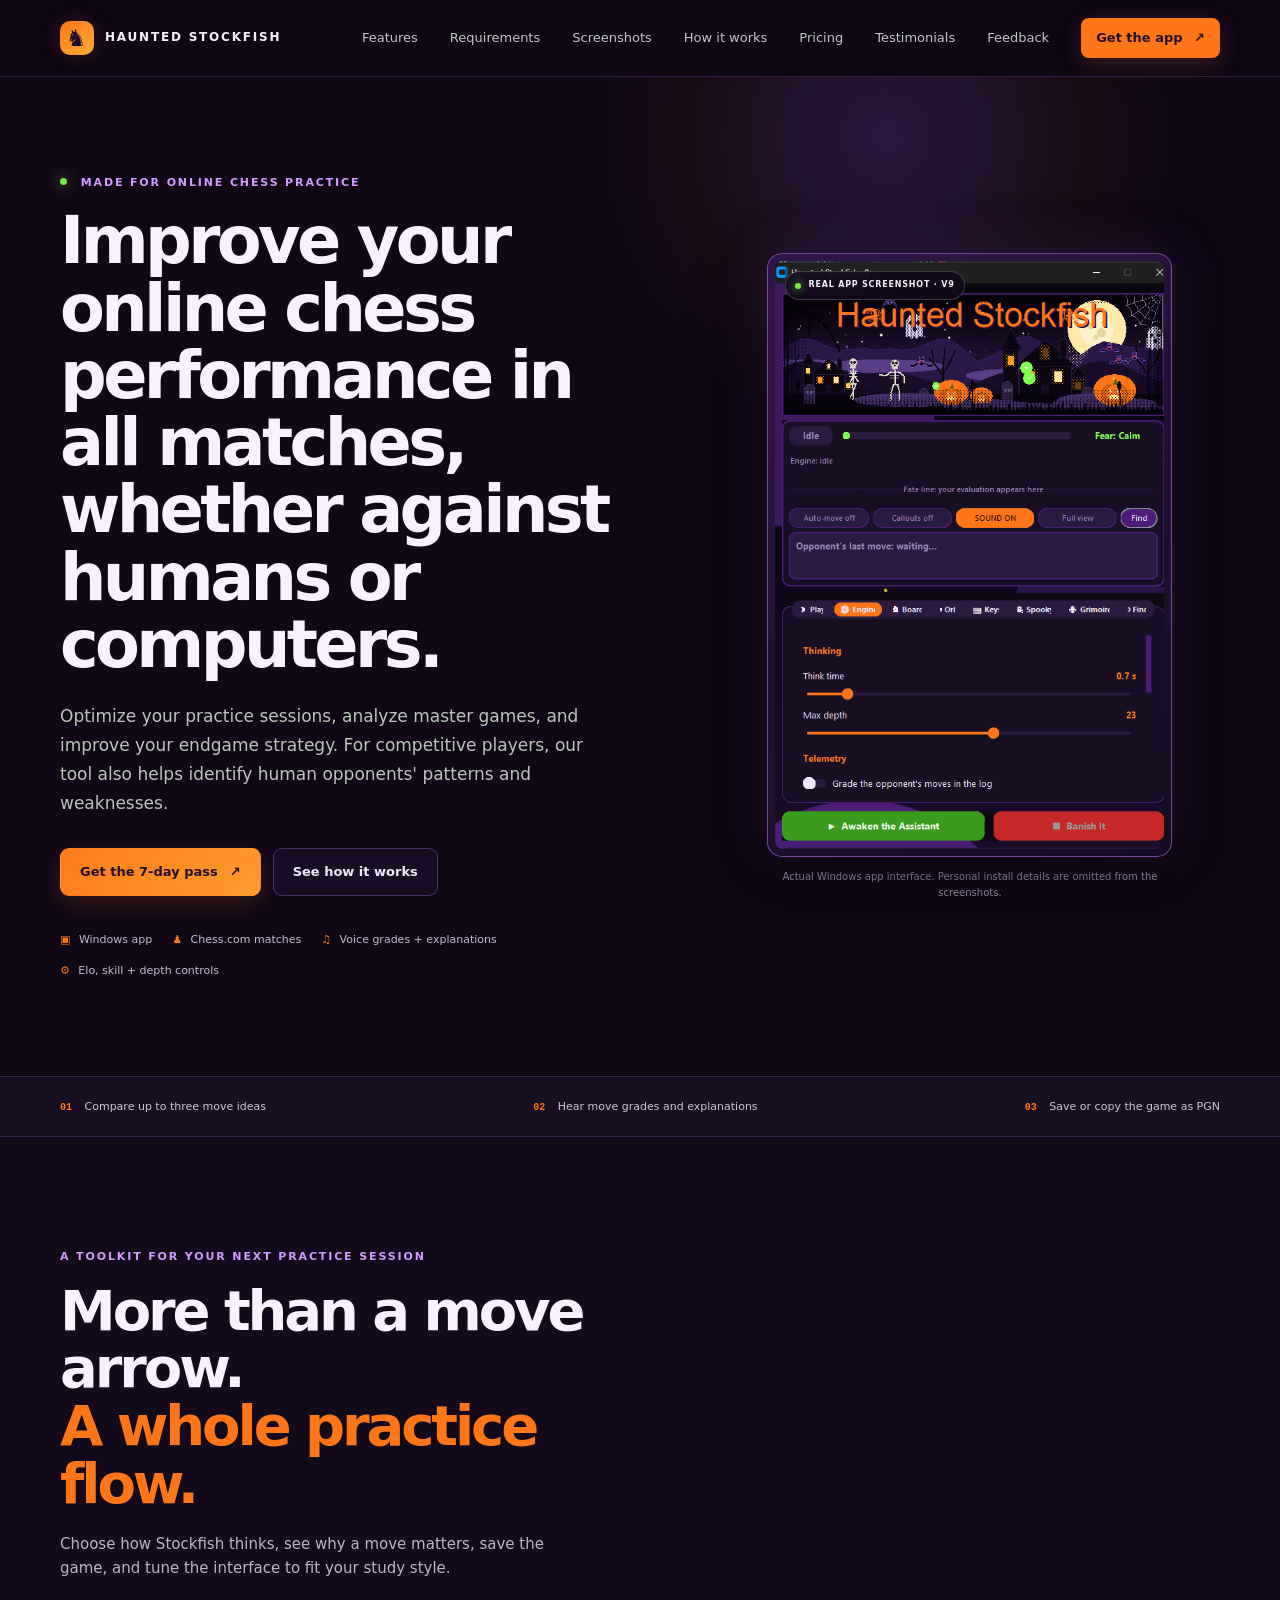
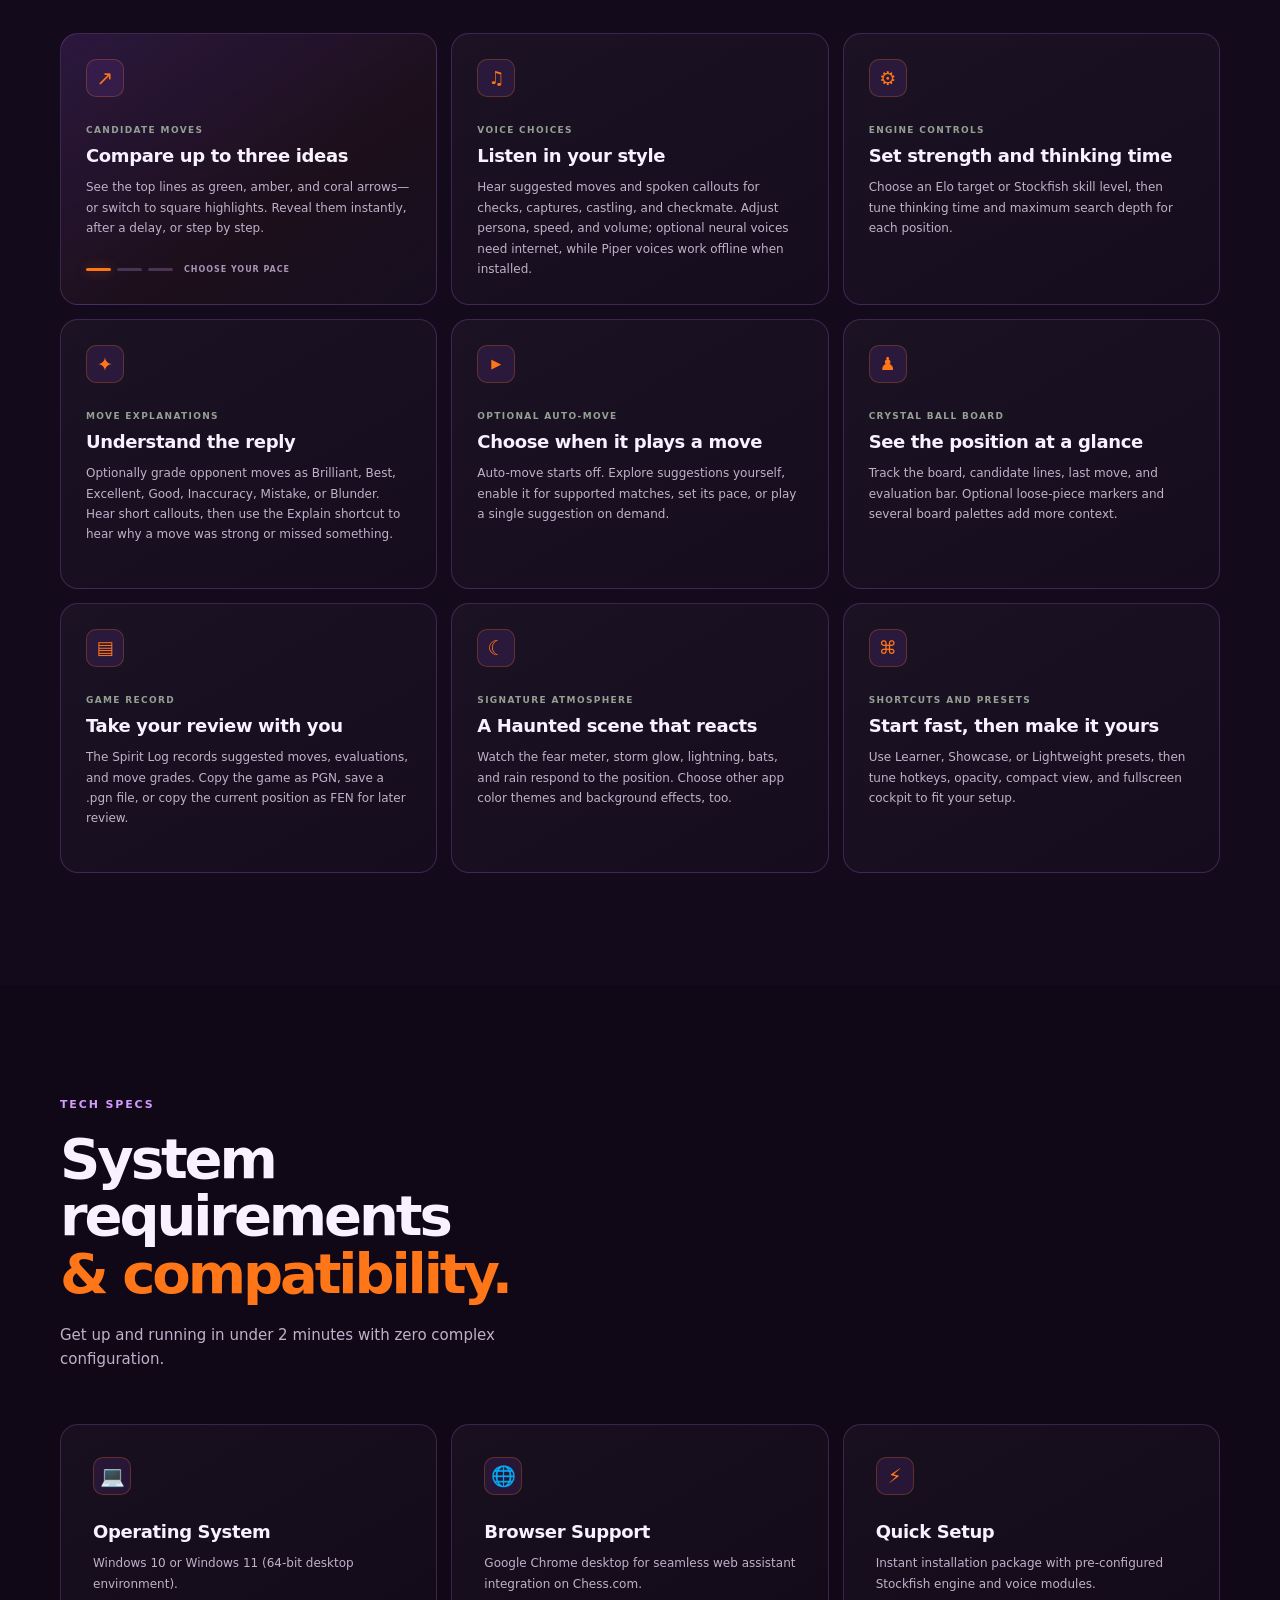
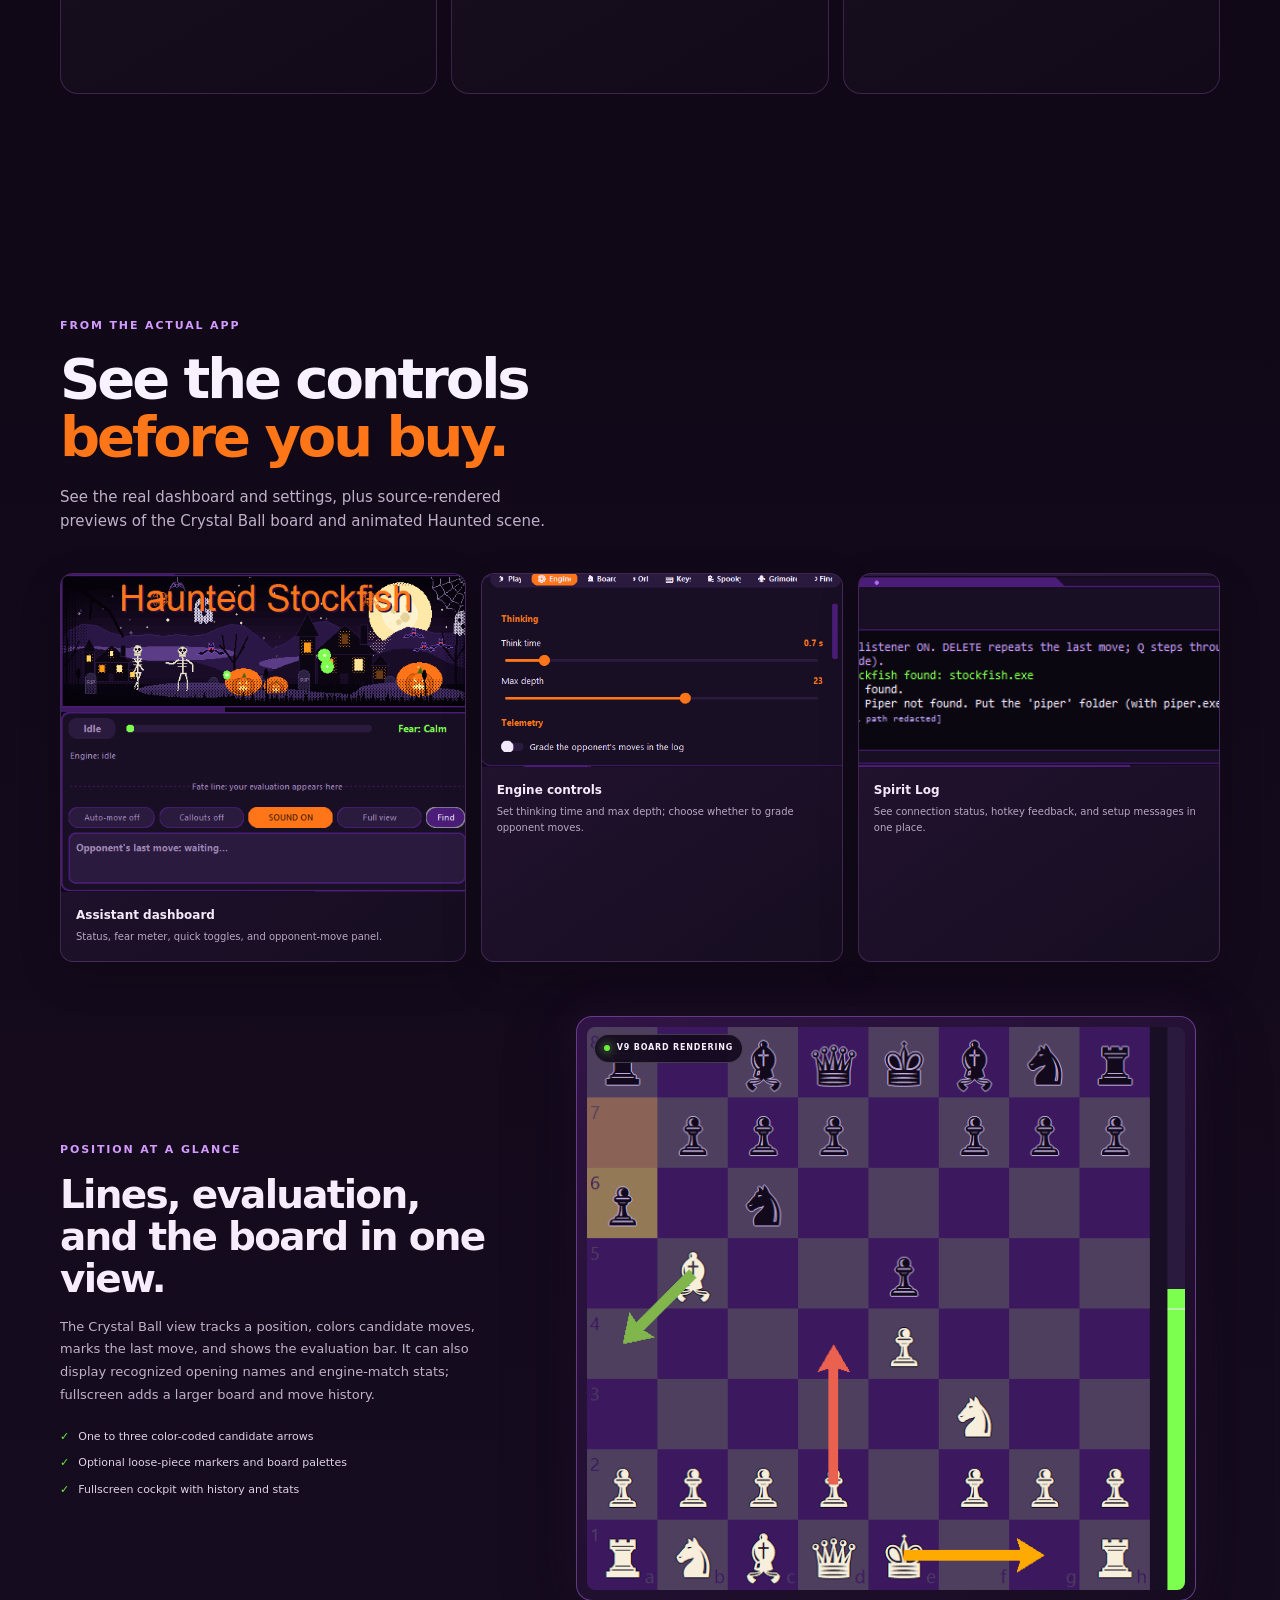
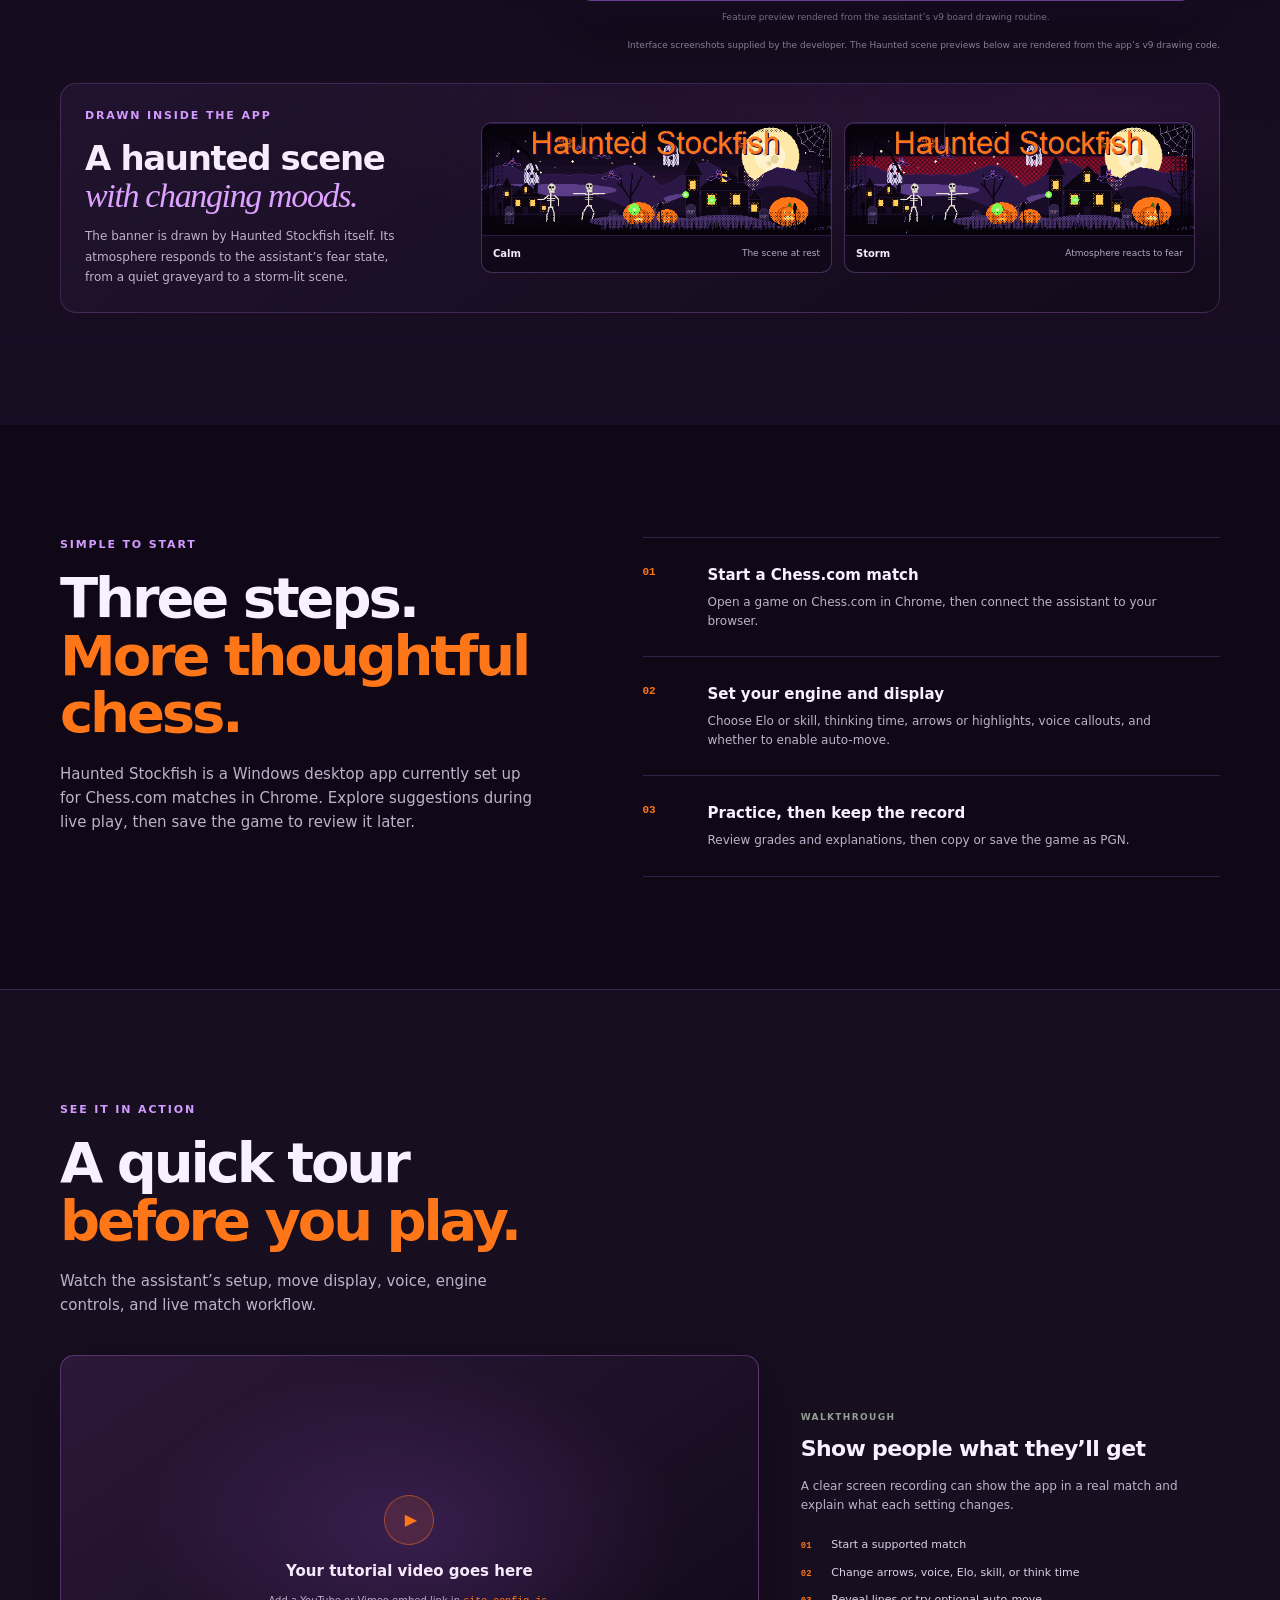
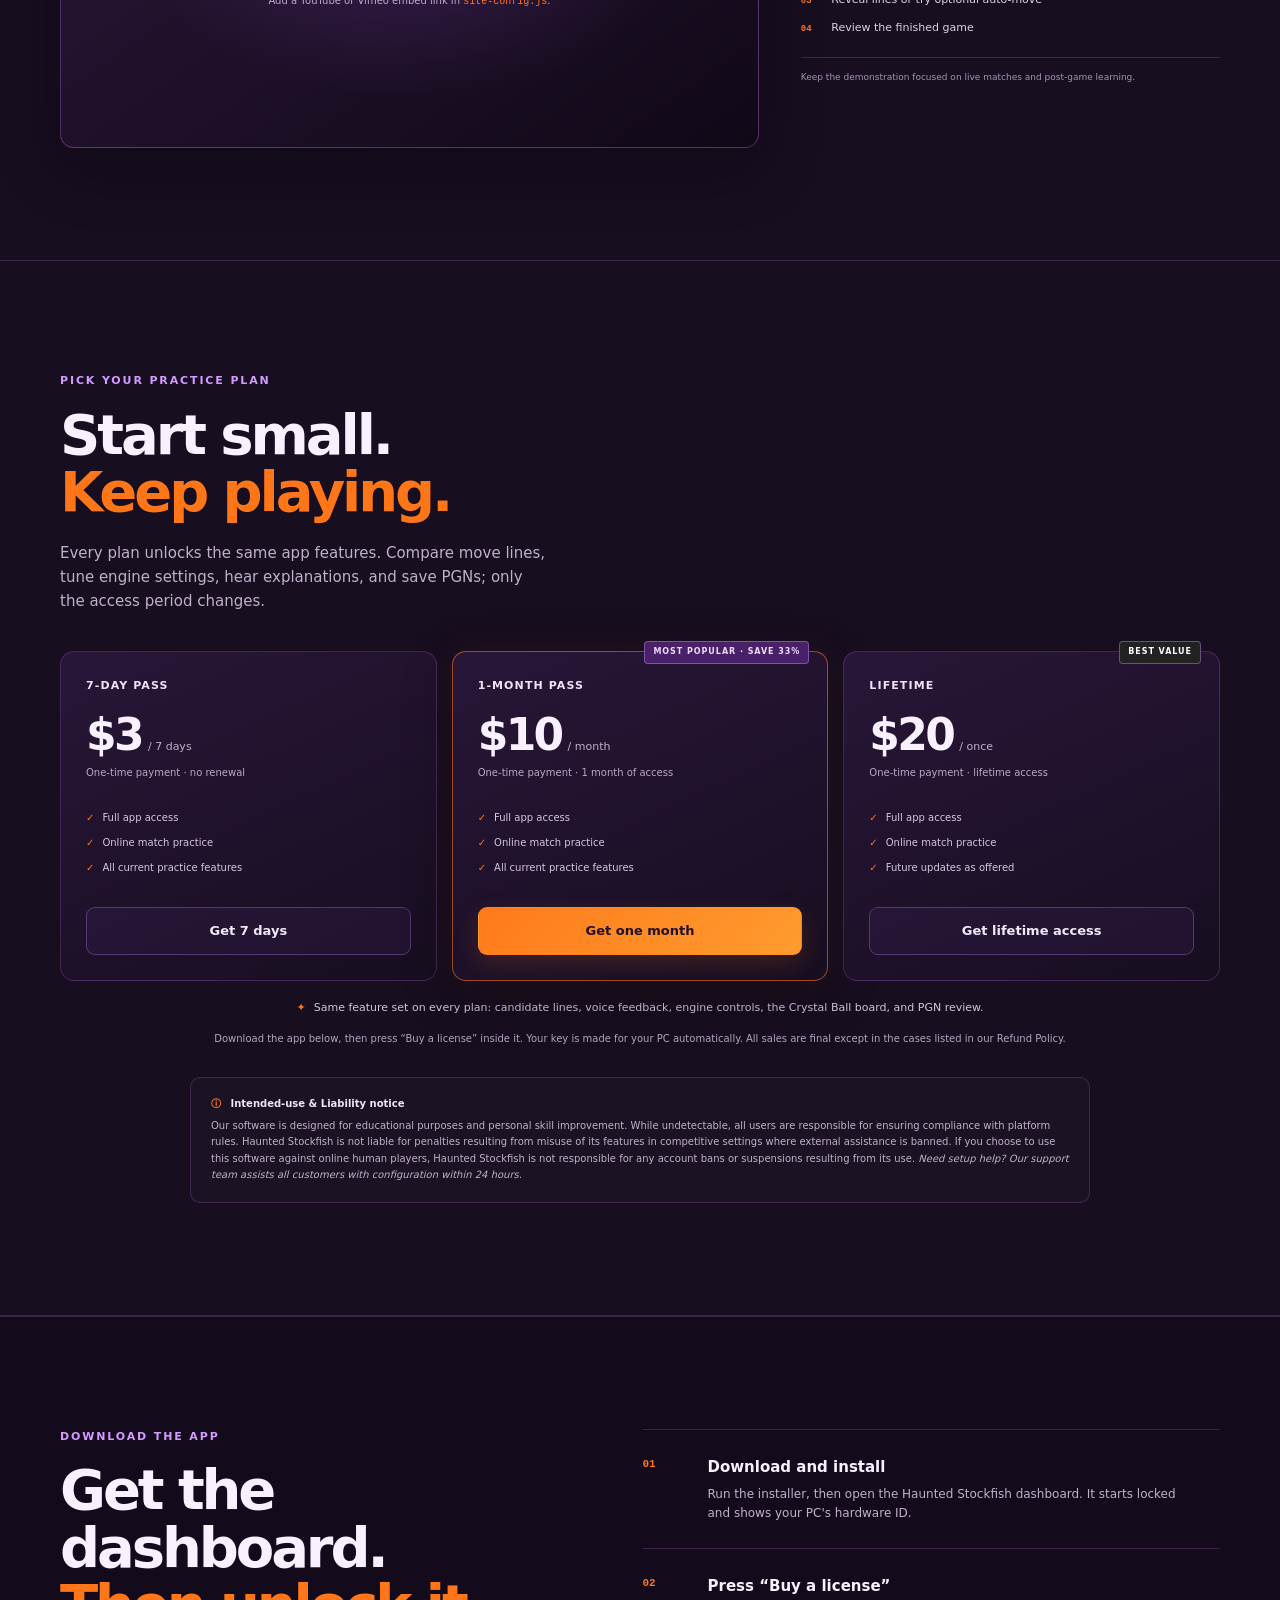
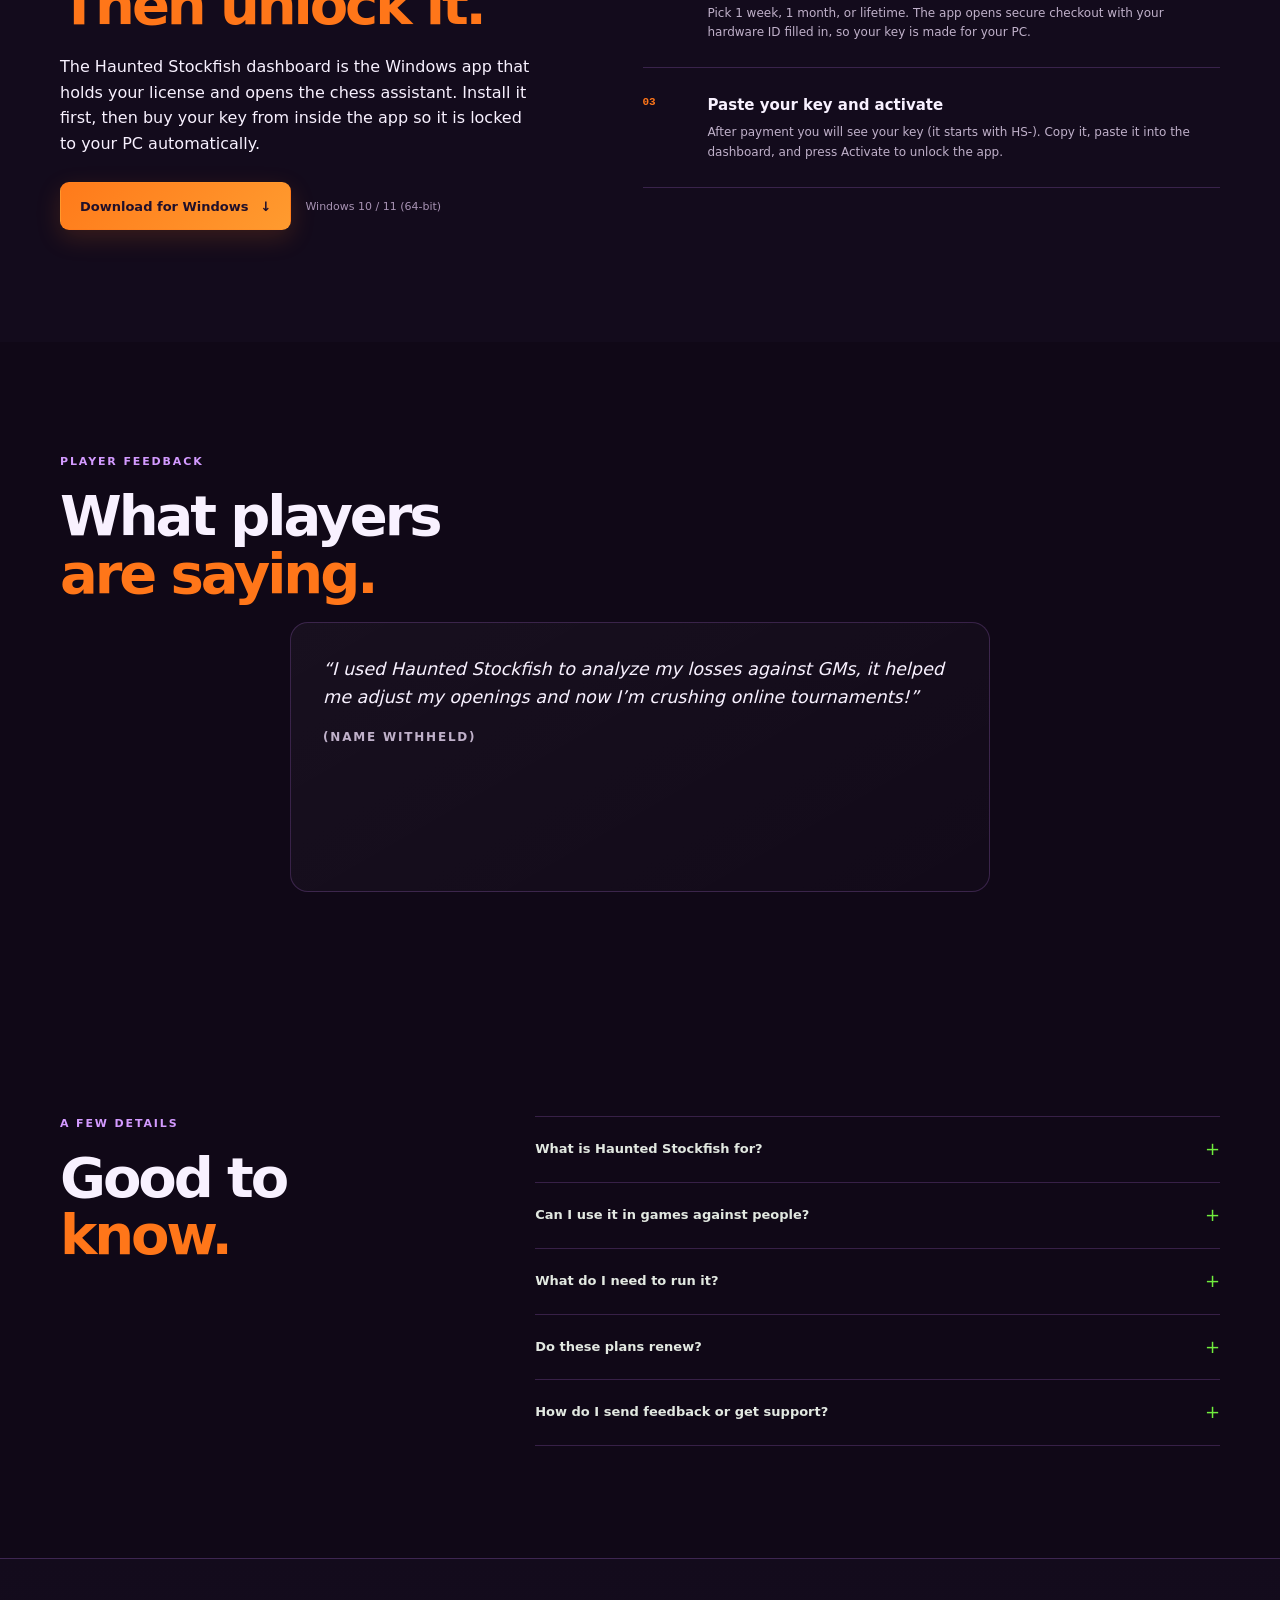
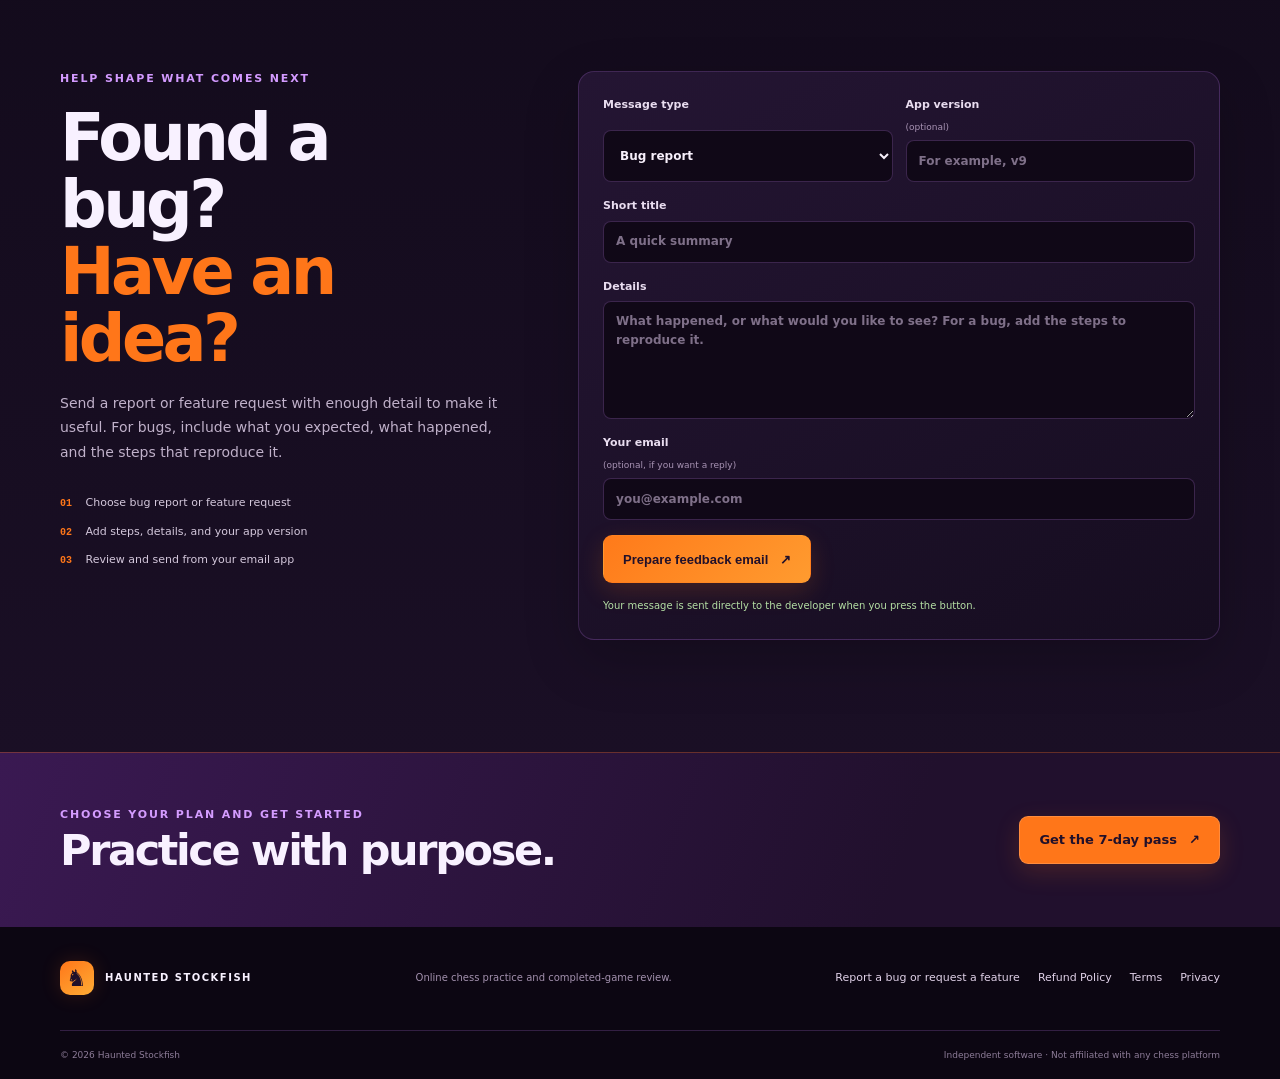
==== index.html @ fff828f8 "Add files via upload" ====
<!doctype html>
<html lang="en">
  <head>
    <meta charset="utf-8">
    <meta name="viewport" content="width=device-width, initial-scale=1">
    <meta name="theme-color" content="#101411">
    <meta name="description" content="Elevate your online chess performance with Stockfish suggestions, voice analysis, and adjustable engine strength, perfect for studying your games against both humans and computers.">
    <meta property="og:title" content="Haunted Stockfish — Chess practice assistant">
    <meta property="og:description" content="A Windows chess assistant for online chess practice, move explanations, and PGN review.">
    <title>Haunted Stockfish — Chess practice assistant</title>
    <link rel="stylesheet" href="styles.css">
    <script src="site-config.js" defer></script>
    <script src="site.js" defer></script>
  </head>
  <body>
    <a class="skip-link" href="#main">Skip to content</a>
    <header class="site-header">
      <div class="container nav-wrap">
        <a class="brand" href="#top" aria-label="Haunted Stockfish home">
          <span class="brand-mark" aria-hidden="true">♞</span>
          <span>HAUNTED <b>STOCKFISH</b></span>
        </a>
        <button class="menu-toggle" type="button" aria-expanded="false" aria-controls="site-nav">
          <span class="sr-only">Open navigation</span>
          <span></span><span></span>
        </button>
        <nav class="site-nav" id="site-nav" aria-label="Main navigation">
          <a href="#features">Features</a>
          <a href="#requirements">Requirements</a>
          <a href="#screenshots">Screenshots</a>
          <a href="#how-it-works">How it works</a>
          <a href="#pricing">Pricing</a>
          <a href="#testimonials">Testimonials</a>
          <a href="#feedback">Feedback</a>
          <a class="nav-cta" href="#pricing">Get the app <span aria-hidden="true">↗</span></a>
        </nav>
      </div>
    </header>

    <main id="main">
      <section class="hero section" id="top">
        <div class="container hero-grid">
          <div class="hero-copy">
            <p class="eyebrow"><span class="status-dot"></span> Made for online chess practice</p>
            <h1>Improve your online chess performance in all matches, whether against humans or computers.</h1>
          <p class="hero-lede">Optimize your practice sessions, analyze master games, and improve your endgame strategy. For competitive players, our tool also helps identify human opponents' patterns and weaknesses.</p>
            <div class="hero-actions">
              <a class="button button-primary" href="#download">Get the 7-day pass <span aria-hidden="true">↗</span></a>
              <a class="button button-secondary" href="#how-it-works">See how it works</a>
            </div>
            <div class="hero-facts" aria-label="Product requirements">
              <span><i aria-hidden="true">▣</i> Windows app</span>
              <span><i aria-hidden="true">♟</i> Chess.com matches</span>
              <span><i aria-hidden="true">♫</i> Voice grades + explanations</span>
              <span><i aria-hidden="true">⚙</i> Elo, skill + depth controls</span>
            </div>
          </div>

          <figure class="product-screenshot">
            <div class="product-shot-frame">
              <span class="shot-label"><i></i> REAL APP SCREENSHOT · V9</span>
              <img src="assets/haunted-stockfish-v9-main.png" alt="Actual Haunted Stockfish v9 app showing its haunted banner, assistant controls, and engine settings." fetchpriority="high">
            </div>
            <figcaption>Actual Windows app interface. Personal install details are omitted from the screenshots.</figcaption>
          </figure>
        </div>
      </section>

      <section class="trust-strip" aria-label="Product summary">
        <div class="container trust-items">
          <span><b>01</b> Compare up to three move ideas</span>
          <span><b>02</b> Hear move grades and explanations</span>
          <span><b>03</b> Save or copy the game as PGN</span>
        </div>
      </section>

      <section class="section features-section" id="features">
        <div class="container">
          <div class="section-heading">
            <p class="eyebrow">A toolkit for your next practice session</p>
            <h2>More than a move arrow.<br><em>A whole practice flow.</em></h2>
            <p>Choose how Stockfish thinks, see why a move matters, save the game, and tune the interface to fit your study style.</p>
          </div>
          <div class="feature-grid">
            <article class="feature-card feature-card-large">
              <div class="feature-icon icon-arrows" aria-hidden="true">↗</div>
              <p class="feature-kicker">Candidate moves</p>
              <h3>Compare up to three ideas</h3>
              <p>See the top lines as green, amber, and coral arrows—or switch to square highlights. Reveal them instantly, after a delay, or step by step.</p>
              <div class="step-visual" aria-hidden="true"><span class="step-line active"></span><span class="step-line"></span><span class="step-line"></span><span class="step-label">CHOOSE YOUR PACE</span></div>
            </article>
            <article class="feature-card">
              <div class="feature-icon icon-voice" aria-hidden="true">♫</div>
              <p class="feature-kicker">Voice choices</p>
              <h3>Listen in your style</h3>
              <p>Hear suggested moves and spoken callouts for checks, captures, castling, and checkmate. Adjust persona, speed, and volume; optional neural voices need internet, while Piper voices work offline when installed.</p>
            </article>
            <article class="feature-card">
              <div class="feature-icon icon-settings" aria-hidden="true">⚙</div>
              <p class="feature-kicker">Engine controls</p>
              <h3>Set strength and thinking time</h3>
              <p>Choose an Elo target or Stockfish skill level, then tune thinking time and maximum search depth for each position.</p>
            </article>
            <article class="feature-card">
              <div class="feature-icon icon-settings" aria-hidden="true">✦</div>
              <p class="feature-kicker">Move explanations</p>
              <h3>Understand the reply</h3>
              <p>Optionally grade opponent moves as Brilliant, Best, Excellent, Good, Inaccuracy, Mistake, or Blunder. Hear short callouts, then use the Explain shortcut to hear why a move was strong or missed something.</p>
            </article>
            <article class="feature-card">
              <div class="feature-icon icon-auto" aria-hidden="true">▶</div>
              <p class="feature-kicker">Optional auto-move</p>
              <h3>Choose when it plays a move</h3>
              <p>Auto-move starts off. Explore suggestions yourself, enable it for supported matches, set its pace, or play a single suggestion on demand.</p>
            </article>
            <article class="feature-card">
              <div class="feature-icon icon-custom" aria-hidden="true">♟</div>
              <p class="feature-kicker">Crystal Ball board</p>
              <h3>See the position at a glance</h3>
              <p>Track the board, candidate lines, last move, and evaluation bar. Optional loose-piece markers and several board palettes add more context.</p>
            </article>
            <article class="feature-card">
              <div class="feature-icon icon-custom" aria-hidden="true">▤</div>
              <p class="feature-kicker">Game record</p>
              <h3>Take your review with you</h3>
              <p>The Spirit Log records suggested moves, evaluations, and move grades. Copy the game as PGN, save a .pgn file, or copy the current position as FEN for later review.</p>
            </article>
            <article class="feature-card">
              <div class="feature-icon icon-haunted" aria-hidden="true">☾</div>
              <p class="feature-kicker">Signature atmosphere</p>
              <h3>A Haunted scene that reacts</h3>
              <p>Watch the fear meter, storm glow, lightning, bats, and rain respond to the position. Choose other app color themes and background effects, too.</p>
            </article>
            <article class="feature-card">
              <div class="feature-icon icon-custom" aria-hidden="true">⌘</div>
              <p class="feature-kicker">Shortcuts and presets</p>
              <h3>Start fast, then make it yours</h3>
              <p>Use Learner, Showcase, or Lightweight presets, then tune hotkeys, opacity, compact view, and fullscreen cockpit to fit your setup.</p>
            </article>
          </div>
        </div>
      </section>

      <section class="section requirements-section" id="requirements">
        <div class="container">
          <div class="section-heading">
            <p class="eyebrow">Tech specs</p>
            <h2>System requirements<br><em>& compatibility.</em></h2>
            <p>Get up and running in under 2 minutes with zero complex configuration.</p>
          </div>
          <div class="feature-grid" style="grid-template-columns: repeat(auto-fit, minmax(280px, 1fr));">
            <article class="feature-card" style="padding: 2rem;">
              <div class="feature-icon" aria-hidden="true">💻</div>
              <h3>Operating System</h3>
              <p>Windows 10 or Windows 11 (64-bit desktop environment).</p>
            </article>
            <article class="feature-card" style="padding: 2rem;">
              <div class="feature-icon" aria-hidden="true">🌐</div>
              <h3>Browser Support</h3>
              <p>Google Chrome desktop for seamless web assistant integration on Chess.com.</p>
            </article>
            <article class="feature-card" style="padding: 2rem;">
              <div class="feature-icon" aria-hidden="true">⚡</div>
              <h3>Quick Setup</h3>
              <p>Instant installation package with pre-configured Stockfish engine and voice modules.</p>
            </article>
          </div>
        </div>
      </section>

      <section class="section screenshots-section" id="screenshots">
        <div class="container">
          <div class="section-heading">
            <p class="eyebrow">From the actual app</p>
            <h2>See the controls<br><em>before you buy.</em></h2>
            <p>See the real dashboard and settings, plus source-rendered previews of the Crystal Ball board and animated Haunted scene.</p>
          </div>
          <div class="screenshot-gallery">
            <figure class="gallery-card gallery-dashboard">
              <div class="gallery-image"><img src="assets/haunted-stockfish-dashboard.png" alt="Actual Haunted Stockfish assistant dashboard with haunted banner, fear indicator, status, and quick controls." loading="lazy"></div>
              <figcaption><strong>Assistant dashboard</strong><span>Status, fear meter, quick toggles, and opponent-move panel.</span></figcaption>
            </figure>
            <figure class="gallery-card">
              <div class="gallery-image gallery-image-short"><img src="assets/haunted-stockfish-engine-controls.png" alt="Actual Engine tab showing thinking time, maximum depth, and move-grading telemetry controls." loading="lazy"></div>
              <figcaption><strong>Engine controls</strong><span>Set thinking time and max depth; choose whether to grade opponent moves.</span></figcaption>
            </figure>
            <figure class="gallery-card">
              <div class="gallery-image gallery-image-short"><img src="assets/haunted-stockfish-spirit-log.png" alt="Actual Spirit Log with keyboard status, Stockfish detection, Chrome status, and voice setup information." loading="lazy"></div>
              <figcaption><strong>Spirit Log</strong><span>See connection status, hotkey feedback, and setup messages in one place.</span></figcaption>
            </figure>
          </div>
          <div class="board-showcase">
            <div class="board-showcase-copy">
              <p class="eyebrow">POSITION AT A GLANCE</p>
              <h3>Lines, evaluation, and the board in one view.</h3>
              <p>The Crystal Ball view tracks a position, colors candidate moves, marks the last move, and shows the evaluation bar. It can also display recognized opening names and engine-match stats; fullscreen adds a larger board and move history.</p>
              <ul class="board-benefits">
                <li>One to three color-coded candidate arrows</li>
                <li>Optional loose-piece markers and board palettes</li>
                <li>Fullscreen cockpit with history and stats</li>
              </ul>
            </div>
            <figure class="board-preview-card">
              <div class="board-preview-frame">
                <span class="shot-label"><i></i> V9 BOARD RENDERING</span>
                <img src="assets/haunted-stockfish-crystal-ball.png" alt="A large preview rendered from Haunted Stockfish v9's board drawing code, showing a chess position, three colored candidate arrows, and the evaluation bar." loading="lazy">
              </div>
              <figcaption>Feature preview rendered from the assistant’s v9 board drawing routine.</figcaption>
            </figure>
          </div>
          <p class="screenshots-note">Interface screenshots supplied by the developer. The Haunted scene previews below are rendered from the app’s v9 drawing code.</p>
          <div class="scene-art-showcase">
            <div class="scene-art-copy">
              <p class="eyebrow">DRAWN INSIDE THE APP</p>
              <h3>A haunted scene<br><em>with changing moods.</em></h3>
              <p>The banner is drawn by Haunted Stockfish itself. Its atmosphere responds to the assistant’s fear state, from a quiet graveyard to a storm-lit scene.</p>
            </div>
            <div class="scene-art-pair">
              <figure class="scene-art-card">
                <div class="scene-art-image"><img src="assets/haunted-stockfish-scene-calm.png" alt="The app's built-in Haunted scene in its calm state, with a moonlit graveyard, pumpkins, ghosts, skeletons, and the Haunted Stockfish title." loading="lazy"></div>
                <figcaption><strong>Calm</strong><span>The scene at rest</span></figcaption>
              </figure>
              <figure class="scene-art-card">
                <div class="scene-art-image"><img src="assets/haunted-stockfish-scene-storm.png" alt="The app's built-in Haunted scene in a high-fear state, with a red storm glow behind the graveyard." loading="lazy"></div>
                <figcaption><strong>Storm</strong><span>Atmosphere reacts to fear</span></figcaption>
              </figure>
            </div>
          </div>
        </div>
      </section>

      <section class="section how-section" id="how-it-works">
        <div class="container how-grid">
          <div class="section-heading how-heading">
            <p class="eyebrow">Simple to start</p>
            <h2>Three steps.<br><em>More thoughtful chess.</em></h2>
            <p>Haunted Stockfish is a Windows desktop app currently set up for Chess.com matches in Chrome. Explore suggestions during live play, then save the game to review it later.</p>
          </div>
          <div class="steps-list">
            <article class="how-step"><span class="step-number">01</span><div><h3>Start a Chess.com match</h3><p>Open a game on Chess.com in Chrome, then connect the assistant to your browser.</p></div></article>
            <article class="how-step"><span class="step-number">02</span><div><h3>Set your engine and display</h3><p>Choose Elo or skill, thinking time, arrows or highlights, voice callouts, and whether to enable auto-move.</p></div></article>
            <article class="how-step"><span class="step-number">03</span><div><h3>Practice, then keep the record</h3><p>Review grades and explanations, then copy or save the game as PGN.</p></div></article>
          </div>
        </div>
      </section>

      <section class="section tutorial-section" id="tutorial">
        <div class="container">
          <div class="section-heading tutorial-heading">
            <p class="eyebrow">See it in action</p>
            <h2>A quick tour<br><em>before you play.</em></h2>
            <p>Watch the assistant’s setup, move display, voice, engine controls, and live match workflow.</p>
          </div>
          <div class="tutorial-grid">
            <div class="video-frame" data-video-frame>
              <div class="video-placeholder" data-video-placeholder>
                <span class="video-play" aria-hidden="true">▶</span>
                <strong>Your tutorial video goes here</strong>
                <span>Add a YouTube or Vimeo embed link in <code>site-config.js</code>.</span>
              </div>
            </div>
            <div class="tutorial-notes">
              <p class="feature-kicker">Walkthrough</p>
              <h3>Show people what they’ll get</h3>
              <p>A clear screen recording can show the app in a real match and explain what each setting changes.</p>
              <ul class="tutorial-list">
                <li><span>01</span> Start a supported match</li>
                <li><span>02</span> Change arrows, voice, Elo, skill, or think time</li>
                <li><span>03</span> Reveal lines or try optional auto-move</li>
                <li><span>04</span> Review the finished game</li>
              </ul>
              <p class="tutorial-caption">Keep the demonstration focused on live matches and post-game learning.</p>
            </div>
          </div>
        </div>
      </section>

      <section class="section pricing-section" id="pricing">
        <div class="container">
          <div class="section-heading pricing-heading">
            <p class="eyebrow">Pick your practice plan</p>
            <h2>Start small.<br><em>Keep playing.</em></h2>
            <p>Every plan unlocks the same app features. Compare move lines, tune engine settings, hear explanations, and save PGNs; only the access period changes.</p>
          </div>
          <div class="plans-grid">
            <article class="plan-card" data-plan-card="week">
              <p class="plan-name" data-plan-name="week">7-Day Pass</p>
              <div class="plan-price"><span data-plan-price="week">$3</span><small> / <span data-plan-term="week">7 days</span></small></div>
              <p class="plan-billing" data-plan-billing="week">One-time payment · no renewal</p>
              <ul class="plan-includes"><li>Full app access</li><li>Online match practice</li><li>All current practice features</li></ul>
              <a class="button button-secondary button-wide" href="#download">Get 7 days</a>
            </article>
            <article class="plan-card plan-card-featured" data-plan-card="month">
              <span class="plan-badge">MOST POPULAR · SAVE 33%</span>
              <p class="plan-name" data-plan-name="month">1-Month Pass</p>
              <div class="plan-price"><span data-plan-price="month">$10</span><small> / <span data-plan-term="month">month</span></small></div>
              <p class="plan-billing" data-plan-billing="month">One-time payment · 1 month of access</p>
              <ul class="plan-includes"><li>Full app access</li><li>Online match practice</li><li>All current practice features</li></ul>
              <a class="button button-primary button-wide" href="#download">Get one month</a>
            </article>
            <article class="plan-card" data-plan-card="lifetime">
              <span class="plan-badge" style="background: var(--accent-secondary, #222); color: #fff;">BEST VALUE</span>
              <p class="plan-name" data-plan-name="lifetime">Lifetime</p>
              <div class="plan-price"><span data-plan-price="lifetime">$20</span><small> / <span data-plan-term="lifetime">once</span></small></div>
              <p class="plan-billing" data-plan-billing="lifetime">One-time payment · lifetime access</p>
              <ul class="plan-includes"><li>Full app access</li><li>Online match practice</li><li>Future updates as offered</li></ul>
              <a class="button button-secondary button-wide" href="#download">Get lifetime access</a>
            </article>
          </div>
          <p class="plans-value-note"><span aria-hidden="true">✦</span> Same feature set on every plan: candidate lines, voice feedback, engine controls, the Crystal Ball board, and PGN review.</p>
          <p class="checkout-note plans-checkout-note" data-checkout-note>Download the app below, then press “Buy a license” inside it. Your key is made for your PC automatically. All sales are final except in the cases listed in our <a href="refund.html">Refund Policy</a>.</p>
          <div class="use-notice">
            <p class="notice-title"><span aria-hidden="true">ⓘ</span> Intended-use & Liability notice</p>
            <p class="usage-notice">Our software is designed for educational purposes and personal skill improvement. While undetectable, all users are responsible for ensuring compliance with platform rules. Haunted Stockfish is not liable for penalties resulting from misuse of its features in competitive settings where external assistance is banned. If you choose to use this software against online human players, Haunted Stockfish is not responsible for any account bans or suspensions resulting from its use. <em>Need setup help? Our support team assists all customers with configuration within 24 hours.</em></p>
          </div>
        </div>
      </section>

      <section class="section download-section" id="download">
        <div class="container how-grid">
          <div class="section-heading how-heading">
            <p class="eyebrow">Download the app</p>
            <h2>Get the dashboard.<br><em>Then unlock it.</em></h2>
            <p>The Haunted Stockfish dashboard is the Windows app that holds your license and opens the chess assistant. Install it first, then buy your key from inside the app so it is locked to your PC automatically.</p>
            <div class="download-actions">
              <a class="button button-primary" href="https://github.com/IJDAJDNs/haunted-stockfish-website/releases/latest/download/HauntedStockfish_Setup.exe">Download for Windows <span aria-hidden="true">↓</span></a>
              <span class="download-meta">Windows 10 / 11 (64-bit)</span>
            </div>
          </div>
          <div class="steps-list">
            <article class="how-step"><span class="step-number">01</span><div><h3>Download and install</h3><p>Run the installer, then open the Haunted Stockfish dashboard. It starts locked and shows your PC's hardware ID.</p></div></article>
            <article class="how-step"><span class="step-number">02</span><div><h3>Press “Buy a license”</h3><p>Pick 1 week, 1 month, or lifetime. The app opens secure checkout with your hardware ID filled in, so your key is made for your PC.</p></div></article>
            <article class="how-step"><span class="step-number">03</span><div><h3>Paste your key and activate</h3><p>After payment you will see your key (it starts with HS-). Copy it, paste it into the dashboard, and press Activate to unlock the app.</p></div></article>
          </div>
        </div>
      </section>

      <section class="section testimonials-section" id="testimonials">
        <div class="container">
          <div class="section-heading">
            <p class="eyebrow">Player feedback</p>
            <h2>What players<br><em>are saying.</em></h2>
          </div>
          <div class="testimonials-grid" style="display: grid; gap: 1.5rem; max-width: 700px; margin: 0 auto;">
            <article class="feature-card" style="padding: 2rem;">
              <p style="font-size: 1.1rem; font-style: italic; margin-bottom: 1rem;">&ldquo;I used Haunted Stockfish to analyze my losses against GMs, it helped me adjust my openings and now I’m crushing online tournaments!&rdquo;</p>
              <p class="feature-kicker" style="margin: 0;">(Name withheld)</p>
            </article>
          </div>
        </div>
      </section>

      <section class="section faq-section" id="faq">
        <div class="container faq-grid">
          <div class="section-heading"><p class="eyebrow">A few details</p><h2>Good to<br><em>know.</em></h2></div>
          <div class="faq-list">
            <details><summary>What is Haunted Stockfish for?<span>+</span></summary><p>It is a Windows chess assistant set up for Chess.com matches in Chrome and for reviewing completed games against both humans and computers.</p></details>
            <details><summary>Can I use it in games against people?<span>+</span></summary><p>Yes, Haunted Stockfish supports matches against both humans and computers on Chess.com. While undetectable, you are responsible for following platform rules, and Haunted Stockfish is not responsible for account bans or suspensions resulting from its use.</p></details>
            <details><summary>What do I need to run it?<span>+</span></summary><p>A Windows computer (10/11) and Google Chrome are required. Setup takes under 2 minutes.</p></details>
            <details><summary>Do these plans renew?<span>+</span></summary><p>The example 7-day and one-month plans are one-time purchases, with no automatic renewal. The lifetime plan is also a one-time purchase.</p></details>
            <details><summary>How do I send feedback or get support?<span>+</span></summary><p>Use the bug and feature request form below. For setup assistance, our support team responds within 24 hours.</p></details>
          </div>
        </div>
      </section>

      <section class="section feedback-section" id="feedback">
        <div class="container feedback-grid">
          <div class="feedback-copy">
            <p class="eyebrow">Help shape what comes next</p>
            <h2>Found a bug?<br><em>Have an idea?</em></h2>
            <p>Send a report or feature request with enough detail to make it useful. For bugs, include what you expected, what happened, and the steps that reproduce it.</p>
            <div class="feedback-promises">
              <span><b>01</b> Choose bug report or feature request</span>
              <span><b>02</b> Add steps, details, and your app version</span>
              <span><b>03</b> Review and send from your email app</span>
            </div>
          </div>
          <form class="feedback-form" data-feedback-form>
            <div class="feedback-fields-row">
              <label>Message type
                <select name="type" required>
                  <option value="Bug report">Bug report</option>
                  <option value="Feature request">Feature request</option>
                  <option value="Other feedback">Other feedback</option>
                </select>
              </label>
              <label>App version <span>(optional)</span>
                <input name="version" type="text" placeholder="For example, v9">
              </label>
            </div>
            <label>Short title
              <input name="subject" type="text" maxlength="100" placeholder="A quick summary" required>
            </label>
            <label>Details
              <textarea name="details" rows="5" maxlength="4000" placeholder="What happened, or what would you like to see? For a bug, add the steps to reproduce it." required></textarea>
            </label>
            <label>Your email <span>(optional, if you want a reply)</span>
              <input name="replyEmail" type="email" autocomplete="email" placeholder="you@example.com">
            </label>
            <button class="button button-primary feedback-submit" type="submit">Prepare feedback email <span aria-hidden="true">↗</span></button>
            <p class="feedback-status" data-feedback-status role="status" aria-live="polite">This opens a draft in your email app addressed to <code>hauntedstockfish@gmail.com</code>; it will not send until you press Send.</p>
          </form>
        </div>
      </section>

      <section class="closing-cta">
        <div class="container closing-inner">
          <div><p class="eyebrow">Choose your plan and get started</p><h2>Practice with purpose.</h2></div>
          <a class="button button-primary" href="#download">Get the 7-day pass <span aria-hidden="true">↗</span></a>
        </div>
      </section>
    </main>

    <footer class="site-footer">
      <div class="container footer-main">
        <a class="brand footer-brand" href="#top"><span class="brand-mark" aria-hidden="true">♞</span><span>HAUNTED <b>STOCKFISH</b></span></a>
        <p>Online chess practice and completed-game review.</p>
        <div class="footer-links"><a class="footer-contact" href="#feedback">Report a bug or request a feature</a><a href="refund.html">Refund Policy</a><a href="terms.html">Terms</a><a href="privacy.html">Privacy</a></div>
      </div>
      <div class="container footer-bottom"><span>© <span id="year"></span> Haunted Stockfish</span><span>Independent software · Not affiliated with any chess platform</span></div>
    </footer>
  </body>
</html>
---- styles.css ----
:root {
  color-scheme: dark;
  --bg: #100817;
  --bg-soft: #170d21;
  --panel: #21132e;
  --panel-2: #2a1738;
  --line: rgba(192, 118, 242, .22);
  --text: #f8f1ff;
  --muted: #c0b1ca;
  --green: #70ed3d;
  --green-deep: #1a321d;
  --mint: #9de983;
  --orange: #ff7619;
  --purple: #8f4bc7;
  --yellow: #ffc14b;
  --red: #ff6668;
  --radius: 18px;
  --max: 1160px;
}

* { box-sizing: border-box; }
html { scroll-behavior: smooth; }
body {
  margin: 0;
  background: var(--bg);
  color: var(--text);
  font: 16px/1.6 Inter, ui-sans-serif, system-ui, -apple-system, BlinkMacSystemFont, "Segoe UI", sans-serif;
  -webkit-font-smoothing: antialiased;
}
a { color: inherit; text-decoration: none; }
button, a { -webkit-tap-highlight-color: transparent; }
button:focus-visible, a:focus-visible, summary:focus-visible { outline: 2px solid var(--orange); outline-offset: 4px; }
.container { width: min(var(--max), calc(100% - 48px)); margin-inline: auto; }
.section { padding: 112px 0; }
.skip-link { position: absolute; left: 16px; top: -60px; padding: 10px 14px; background: var(--orange); color: #1a0e20; z-index: 20; border-radius: 8px; }
.skip-link:focus { top: 12px; }
.sr-only { position: absolute; width: 1px; height: 1px; padding: 0; margin: -1px; overflow: hidden; clip: rect(0,0,0,0); white-space: nowrap; border: 0; }

.site-header { position: sticky; top: 0; z-index: 10; border-bottom: 1px solid var(--line); background: rgba(16, 8, 23, .9); backdrop-filter: blur(16px); }
.nav-wrap { min-height: 76px; display: flex; align-items: center; justify-content: space-between; gap: 30px; }
.brand { display: inline-flex; align-items: center; gap: 11px; font-size: 12px; letter-spacing: .15em; font-weight: 600; }
.brand b { font-weight: 850; }
.brand-mark { display: grid; place-items: center; width: 34px; height: 34px; border-radius: 10px; background: linear-gradient(145deg, var(--orange), #ffad35); color: #21102a; font-size: 23px; line-height: 1; box-shadow: 0 0 20px rgba(255,118,25,.16); }
.site-nav { display: flex; align-items: center; gap: 32px; color: #c0c8c1; font-size: 13px; }
.site-nav a:not(.nav-cta):hover, .footer-contact:hover { color: var(--orange); }
.nav-cta { color: #24112b; background: var(--orange); border-radius: 8px; padding: 10px 15px; font-weight: 800; box-shadow: 0 6px 22px rgba(255,118,25,.18); }
.nav-cta span { margin-left: 7px; }
.menu-toggle { display: none; }

.hero { padding: 98px 0 96px; position: relative; overflow: hidden; }
.hero::before { content: ""; position: absolute; width: 620px; height: 620px; border-radius: 50%; top: -250px; left: 45%; background: radial-gradient(circle, rgba(143,75,199,.22), rgba(255,118,25,.04) 45%, transparent 70%); pointer-events: none; }
.hero-grid { display: grid; grid-template-columns: 1.03fr .85fr; align-items: center; gap: 54px; position: relative; }
.eyebrow { margin: 0 0 17px; color: #d39aff; font-size: 11px; line-height: 1.4; font-weight: 800; letter-spacing: .17em; text-transform: uppercase; }
.status-dot, .pulse { display: inline-block; width: 7px; height: 7px; margin-right: 8px; vertical-align: 1px; border-radius: 50%; background: var(--green); box-shadow: 0 0 14px rgba(185, 242, 124, .7); }
h1, h2, h3, p { margin-top: 0; }
h1, h2 { font-size: clamp(40px, 5.1vw, 66px); line-height: 1.03; letter-spacing: -.055em; font-weight: 760; }
h1 { margin-bottom: 24px; }
h1 em, h2 em { color: var(--orange); font-style: normal; }
.hero-lede { max-width: 530px; margin-bottom: 30px; color: #bbc5bc; font-size: 17px; line-height: 1.7; }
.hero-actions { display: flex; flex-wrap: wrap; align-items: center; gap: 12px; }
.button { min-height: 48px; display: inline-flex; align-items: center; justify-content: center; gap: 12px; padding: 0 19px; border: 1px solid transparent; border-radius: 9px; font-size: 13px; line-height: 1.2; font-weight: 760; transition: transform .18s ease, background .18s ease, border-color .18s ease; }
.button:hover { transform: translateY(-2px); }
.button-primary { background: linear-gradient(135deg, #ff7a1a, #ff9b2f); color: #21102a; box-shadow: 0 8px 24px rgba(255,118,25,.17); }
.button-primary:hover { background: #ff9b40; }
.button-secondary { border-color: rgba(189,124,233,.34); color: #f1e8f8; background: rgba(143,75,199,.08); }
.button-secondary:hover { border-color: rgba(255,118,25,.6); }
.button[aria-disabled="true"] { cursor: not-allowed; filter: saturate(.45); opacity: .8; }
.hero-facts { display: flex; flex-wrap: wrap; gap: 14px 20px; margin-top: 35px; color: #c5b9ce; font-size: 11px; }
.hero-facts i { color: var(--orange); font-style: normal; margin-right: 5px; }

.product-screenshot { position: relative; width: min(100%, 405px); justify-self: center; margin: 0; }
.product-shot-frame { position: relative; overflow: hidden; padding: 7px; border: 1px solid rgba(183,108,232,.58); border-radius: 15px; background: linear-gradient(145deg, #301446, #160c20); box-shadow: 0 28px 80px rgba(0,0,0,.48), 0 0 55px rgba(143,75,199,.17); }
.product-shot-frame img { display: block; width: 100%; max-height: 690px; object-fit: contain; object-position: top center; border-radius: 8px; background: #120b18; }
.shot-label { position: absolute; z-index: 1; top: 17px; left: 17px; display: inline-flex; align-items: center; gap: 7px; padding: 7px 9px; border: 1px solid rgba(255,255,255,.2); border-radius: 20px; background: rgba(18,9,27,.87); color: #f7effb; font-size: 8px; font-weight: 850; letter-spacing: .1em; backdrop-filter: blur(10px); }
.shot-label i { width: 6px; height: 6px; border-radius: 50%; background: var(--green); box-shadow: 0 0 10px var(--green); }
.product-screenshot figcaption { margin-top: 12px; color: #aa9bb6; text-align: center; font-size: 10px; }

.trust-strip { border-block: 1px solid var(--line); background: #190f24; }
.trust-items { display: flex; align-items: center; justify-content: space-between; gap: 20px; padding-block: 21px; color: #d0c2d9; font-size: 11px; }
.trust-items b { margin-right: 9px; color: var(--orange); font: 700 10px ui-monospace, monospace; }
.section-heading { max-width: 570px; }
.section-heading h2 { margin-bottom: 20px; font-size: clamp(38px, 4.4vw, 56px); }
.section-heading > p:last-child { max-width: 490px; margin-bottom: 0; color: var(--muted); font-size: 15px; }
.features-section { background: #130b1c; }
.feature-grid { display: grid; grid-template-columns: repeat(3, minmax(0, 1fr)); gap: 14px; margin-top: 53px; }
.feature-card { min-height: 270px; padding: 25px; border: 1px solid var(--line); border-radius: var(--radius); background: linear-gradient(150deg, rgba(255,255,255,.035), rgba(255,255,255,.012)); }
.feature-card-large { background: linear-gradient(145deg, rgba(143,75,199,.2), rgba(255,118,25,.045) 60%, rgba(255,255,255,.015)); }
.feature-icon { width: 38px; height: 38px; display: grid; place-items: center; margin-bottom: 26px; border: 1px solid rgba(255, 118, 25, .27); border-radius: 10px; color: var(--orange); background: rgba(143,75,199,.14); font-size: 20px; }
.feature-kicker { margin-bottom: 7px; color: #94a092; font-size: 9px; font-weight: 800; letter-spacing: .15em; text-transform: uppercase; }
.feature-card h3 { margin-bottom: 10px; font-size: 18px; line-height: 1.25; letter-spacing: -.02em; }
.feature-card > p:last-of-type { max-width: 330px; margin-bottom: 0; color: var(--muted); font-size: 12px; line-height: 1.7; }
.icon-colors { display: flex; align-items: center; justify-content: center; gap: 4px; }
.icon-colors span { width: 7px; height: 18px; border-radius: 5px; background: var(--green); }
.icon-colors span:nth-child(2) { background: var(--yellow); height: 14px; }
.icon-colors span:nth-child(3) { background: var(--red); height: 10px; }
.icon-voice { font-size: 18px; }
.icon-settings { font-size: 19px; }
.icon-auto { font-size: 13px; }
.icon-haunted { font-size: 20px; }
.icon-custom { font-size: 18px; }
.step-visual { display: flex; align-items: center; gap: 6px; margin-top: 25px; }
.step-line { width: 25px; height: 3px; border-radius: 5px; background: #493453; }
.step-line.active { background: var(--orange); box-shadow: 0 0 12px rgba(255, 118, 25, .4); }
.step-label { margin-left: 5px; color: #a893b4; font-size: 8px; font-weight: 800; letter-spacing: .12em; }

.how-section { background: var(--bg); }
.how-grid { display: grid; grid-template-columns: .9fr 1.1fr; gap: 110px; align-items: start; }
.steps-list { border-top: 1px solid var(--line); }
.how-step { display: grid; grid-template-columns: 50px 1fr; gap: 15px; padding: 25px 0; border-bottom: 1px solid var(--line); }
.step-number { color: var(--orange); font: 700 11px/1.7 ui-monospace, monospace; }
.how-step h3 { margin-bottom: 6px; font-size: 15px; }
.how-step p { max-width: 485px; margin-bottom: 0; color: var(--muted); font-size: 12px; }

.tutorial-section { background: #170e20; border-top: 1px solid var(--line); }
.tutorial-heading { max-width: 680px; }
.tutorial-grid { display: grid; grid-template-columns: 1.25fr .75fr; gap: 42px; align-items: center; margin-top: 38px; }
.video-frame { position: relative; aspect-ratio: 16 / 9; overflow: hidden; border: 1px solid rgba(192,118,242,.34); border-radius: 14px; background: radial-gradient(ellipse at 50% 45%, rgba(143,75,199,.23), transparent 55%), linear-gradient(145deg, #2b1839, #100817); box-shadow: 0 20px 60px rgba(0,0,0,.3); }
.video-frame iframe { position: absolute; inset: 0; width: 100%; height: 100%; border: 0; }
.video-placeholder { position: absolute; inset: 0; display: flex; align-items: center; justify-content: center; flex-direction: column; gap: 10px; padding: 20px; color: #f4eafa; text-align: center; }
.video-placeholder[hidden] { display: none; }
.video-placeholder strong { font-size: 15px; }
.video-placeholder > span:last-child { color: #bda9cb; font-size: 10px; }
.video-placeholder code { color: var(--orange); font: 10px ui-monospace, monospace; }
.video-play { display: grid; place-items: center; width: 50px; height: 50px; margin-bottom: 4px; padding-left: 3px; border: 1px solid rgba(255,118,25,.48); border-radius: 50%; background: rgba(255,118,25,.12); color: var(--orange); font-size: 16px; }
.tutorial-notes h3 { margin-bottom: 10px; font-size: 22px; letter-spacing: -.03em; }
.tutorial-notes > p:not(.feature-kicker) { color: var(--muted); font-size: 12px; }
.tutorial-list { display: grid; gap: 10px; margin: 21px 0; padding: 0; list-style: none; color: #ded1e5; font-size: 11px; }
.tutorial-list span { display: inline-block; width: 27px; color: var(--orange); font: 700 9px ui-monospace, monospace; }
.tutorial-caption { padding-top: 12px; border-top: 1px solid var(--line); color: #a893b4 !important; font-size: 9px !important; }

.screenshots-section { background: linear-gradient(180deg, #100817, #180d22); }
.screenshot-gallery { display: grid; grid-template-columns: 1.12fr 1fr 1fr; gap: 15px; margin-top: 40px; }
.gallery-card { overflow: hidden; margin: 0; border: 1px solid var(--line); border-radius: 13px; background: linear-gradient(145deg, #251434, #160d20); box-shadow: 0 14px 40px rgba(0,0,0,.2); }
.gallery-image { aspect-ratio: 1.27; overflow: hidden; background: #120b18; }
.gallery-image-short { aspect-ratio: 1.87; }
.gallery-image img { display: block; width: 100%; height: 100%; object-fit: cover; object-position: center; }
.gallery-card figcaption { display: grid; gap: 4px; padding: 14px 15px 16px; }
.gallery-card figcaption strong { color: #f4eafa; font-size: 12px; }
.gallery-card figcaption span { color: #b7a7c2; font-size: 10px; line-height: 1.55; }
.screenshots-note { margin: 14px 0 0; color: #9888a3; text-align: right; font-size: 9px; }
.board-showcase { display: grid; grid-template-columns: .8fr 1.2fr; gap: 46px; align-items: center; margin-top: 54px; }
.board-showcase-copy h3 { max-width: 440px; margin: 0 0 15px; color: #f7ecfc; font-size: clamp(25px, 3.2vw, 39px); line-height: 1.08; letter-spacing: -.045em; }
.board-showcase-copy > p:not(.eyebrow) { color: var(--muted); font-size: 13px; line-height: 1.75; }
.board-benefits { display: grid; gap: 9px; margin: 21px 0 0; padding: 0; list-style: none; color: #ded1e5; font-size: 11px; }
.board-benefits li::before { content: "✓"; margin-right: 9px; color: var(--green); }
.board-preview-card { max-width: 620px; margin: 0; justify-self: center; }
.board-preview-frame { position: relative; overflow: hidden; padding: 10px; border: 1px solid rgba(183,108,232,.48); border-radius: 16px; background: linear-gradient(145deg, #301446, #160c20); box-shadow: 0 24px 70px rgba(0,0,0,.36), 0 0 45px rgba(143,75,199,.12); }
.board-preview-frame img { display: block; width: 100%; height: auto; border-radius: 8px; }
.board-preview-card > figcaption { margin-top: 10px; color: #9888a3; text-align: center; font-size: 9px; line-height: 1.5; }
.scene-art-showcase { display: grid; grid-template-columns: .68fr 1.32fr; gap: 28px; align-items: center; margin-top: 30px; padding: 24px; border: 1px solid var(--line); border-radius: 16px; background: radial-gradient(ellipse at 90% 10%, rgba(129,56,174,.15), transparent 55%), linear-gradient(145deg, #21132e, #130a1a); }
.scene-art-copy h3 { margin: 0 0 12px; color: #f7ecfc; font-size: clamp(23px, 3vw, 34px); line-height: 1.08; letter-spacing: -.04em; }
.scene-art-copy h3 em { color: #dda2ff; font-family: Georgia, serif; font-weight: 500; }
.scene-art-copy > p:last-child { max-width: 330px; margin: 0; color: var(--muted); font-size: 12px; line-height: 1.7; }
.scene-art-pair { display: grid; grid-template-columns: repeat(2, minmax(0, 1fr)); gap: 12px; }
.scene-art-card { overflow: hidden; min-width: 0; margin: 0; border: 1px solid rgba(190,122,232,.3); border-radius: 11px; background: #11091a; }
.scene-art-image { aspect-ratio: 3.1; overflow: hidden; background: #09050e; }
.scene-art-image img { display: block; width: 100%; height: 100%; object-fit: cover; }
.scene-art-card figcaption { display: flex; justify-content: space-between; gap: 8px; padding: 10px 11px; }
.scene-art-card figcaption strong { color: #f4eafa; font-size: 10px; }
.scene-art-card figcaption span { color: #b7a7c2; font-size: 9px; text-align: right; }

.pricing-section { background: #170e20; border-block: 1px solid var(--line); }
.pricing-heading { max-width: 720px; }
.plans-grid { display: grid; grid-template-columns: repeat(3, minmax(0, 1fr)); gap: 15px; align-items: stretch; margin-top: 38px; }
.plan-card { position: relative; display: flex; flex-direction: column; min-height: 330px; padding: 25px; border: 1px solid var(--line); border-radius: 14px; background: linear-gradient(155deg, #281638, #170e20); }
.plan-card-featured { border-color: rgba(255,118,25,.56); box-shadow: 0 14px 50px rgba(0,0,0,.28), 0 0 34px rgba(255,118,25,.08); }
.plan-badge { position: absolute; top: -11px; right: 18px; padding: 4px 8px; border-radius: 4px; background: #492168; color: #f1dafd; border: 1px solid rgba(211,154,255,.4); font-size: 8px; font-weight: 850; letter-spacing: .12em; }
.plan-name { margin: 0 0 18px; color: #efe3f5; font-size: 11px; font-weight: 800; letter-spacing: .1em; text-transform: uppercase; }
.plan-price { display: flex; align-items: baseline; gap: 6px; margin-bottom: 8px; }
.plan-price > span { font-size: 44px; line-height: 1; letter-spacing: -.06em; font-weight: 760; }
.plan-price small { color: #c0b1ca; font-size: 11px; }
.plan-billing { min-height: 28px; margin: 0 0 17px; color: #b9a9c5; font-size: 10px; }
.plan-includes { display: grid; gap: 9px; margin: 0 0 22px; padding: 0; list-style: none; color: #d4c8dc; font-size: 10px; }
.plan-includes li::before { content: "✓"; margin-right: 8px; color: var(--orange); }
.plan-card .button { margin-top: auto; }
.button-wide { width: 100%; }
.checkout-note { margin: 14px 0 0; text-align: center; color: #b6a5c1; font-size: 10px; }
.plans-value-note { display: flex; align-items: center; justify-content: center; gap: 8px; margin: 18px 0 0; color: #d4c4de; text-align: center; font-size: 11px; }
.plans-value-note span { color: var(--orange); }
.plans-checkout-note[hidden] { display: none; }
.use-notice { max-width: 900px; margin: 30px auto 0; padding: 18px 20px; border: 1px solid var(--line); border-radius: 10px; background: rgba(255,255,255,.02); }
.notice-title { margin: 0 0 6px; color: #f0e4f5; font-size: 10px; font-weight: 800; }
.notice-title span { color: var(--orange); margin-right: 6px; }
.usage-notice { margin: 0; color: #c1b1cc; font-size: 10px; line-height: 1.65; }

.faq-section { background: var(--bg); }
.faq-grid { display: grid; grid-template-columns: .72fr 1.28fr; gap: 90px; }
.faq-list { border-top: 1px solid var(--line); }
.faq-list details { border-bottom: 1px solid var(--line); }
.faq-list summary { display: flex; align-items: center; justify-content: space-between; gap: 20px; padding: 18px 0; cursor: pointer; list-style: none; color: #e2e8e1; font-size: 13px; font-weight: 700; }
.faq-list summary::-webkit-details-marker { display: none; }
.faq-list summary span { color: var(--green); font-size: 18px; font-weight: 400; transition: transform .2s ease; }
.faq-list details[open] summary span { transform: rotate(45deg); }
.faq-list details p { max-width: 620px; margin: -4px 28px 18px 0; color: var(--muted); font-size: 12px; line-height: 1.7; }

.feedback-section { background: linear-gradient(180deg, #130b1c, #1a0f25); border-top: 1px solid var(--line); }
.feedback-grid { display: grid; grid-template-columns: .82fr 1.18fr; gap: 72px; align-items: start; }
.feedback-copy h2 { margin-bottom: 18px; }
.feedback-copy > p:not(.eyebrow) { max-width: 450px; color: var(--muted); font-size: 14px; line-height: 1.75; }
.feedback-promises { display: grid; gap: 11px; margin-top: 30px; color: #d4c8dc; font-size: 11px; }
.feedback-promises b { margin-right: 10px; color: var(--orange); font: 700 10px ui-monospace, monospace; }
.feedback-form { display: grid; gap: 15px; padding: 24px; border: 1px solid var(--line); border-radius: 16px; background: linear-gradient(150deg, #241533, #160d20); box-shadow: 0 20px 55px rgba(0,0,0,.2); }
.feedback-fields-row { display: grid; grid-template-columns: 1fr 1fr; gap: 13px; }
.feedback-form label { display: grid; gap: 6px; color: #e9ddf0; font-size: 11px; font-weight: 700; }
.feedback-form label span { color: #a893b4; font-size: 9px; font-weight: 400; }
.feedback-form input, .feedback-form select, .feedback-form textarea { width: 100%; min-height: 42px; padding: 10px 12px; border: 1px solid rgba(189,124,233,.25); border-radius: 8px; outline: 0; background: #100817; color: #f7effb; font: inherit; font-size: 12px; }
.feedback-form textarea { min-height: 118px; resize: vertical; line-height: 1.55; }
.feedback-form input::placeholder, .feedback-form textarea::placeholder { color: #7f7089; }
.feedback-form input:focus, .feedback-form select:focus, .feedback-form textarea:focus { border-color: var(--orange); box-shadow: 0 0 0 3px rgba(255,118,25,.1); }
.feedback-submit { justify-self: start; }
.feedback-status { margin: 0; color: #a893b4; font-size: 10px; line-height: 1.65; }
.feedback-status code { color: #e0bcf8; }
.feedback-status.is-error { color: #ffc18c; }
.feedback-status.is-ready { color: #b5dfa4; }

.closing-cta { padding: 54px 0; background: linear-gradient(110deg, #3a1952, #21102d 70%); color: var(--text); border-top: 1px solid rgba(255,118,25,.3); }
.closing-inner { display: flex; align-items: center; justify-content: space-between; gap: 24px; }
.closing-cta .eyebrow { margin-bottom: 6px; color: #d49cff; }
.closing-cta h2 { margin-bottom: 0; font-size: clamp(30px, 4vw, 43px); }
.closing-cta .button-primary { border: 1px solid rgba(255,255,255,.16); background: var(--orange); color: #21102a; }
.closing-cta .button-primary:hover { background: #ff9b40; }
.site-footer { background: #0c0612; }
.footer-main { min-height: 104px; display: flex; align-items: center; justify-content: space-between; gap: 20px; border-bottom: 1px solid var(--line); }
.footer-brand { font-size: 10px; }
.footer-main > p { margin: 0; color: #a391ae; font-size: 10px; }
.footer-contact { color: #e0d1e8; font-size: 11px; }
.footer-bottom { display: flex; justify-content: space-between; gap: 20px; padding-block: 17px; color: #8d7c98; font-size: 9px; }

@media (max-width: 900px) {
  .site-nav { gap: 14px; font-size: 11px; }
  .nav-wrap { gap: 16px; }
  .hero-grid { grid-template-columns: 1fr 1fr; gap: 28px; }
  .feature-grid { grid-template-columns: repeat(2, minmax(0, 1fr)); }
  .screenshot-gallery { grid-template-columns: repeat(2, minmax(0, 1fr)); }
  .scene-art-showcase { grid-template-columns: 1fr; gap: 18px; }
  .scene-art-copy > p:last-child { max-width: 620px; }
  .board-showcase { grid-template-columns: 1fr; gap: 30px; }
  .board-showcase-copy { max-width: 680px; }
  .board-preview-card { width: min(100%, 570px); }
  .feedback-grid { grid-template-columns: 1fr; gap: 34px; }
  .how-grid, .tutorial-grid, .faq-grid { gap: 32px; }
}
@media (max-width: 840px) {
  .nav-wrap { position: relative; min-height: 66px; }
  .menu-toggle { display: flex; width: 40px; height: 40px; flex-direction: column; align-items: center; justify-content: center; gap: 5px; border: 1px solid var(--line); border-radius: 8px; color: var(--text); background: transparent; }
  .menu-toggle span:not(.sr-only) { width: 16px; height: 1px; background: currentColor; }
  .site-nav { display: none; position: absolute; top: 65px; left: 0; right: 0; flex-direction: column; align-items: stretch; gap: 0; padding: 12px 18px 18px; border-bottom: 1px solid var(--line); background: #150c1e; }
  .site-nav.open { display: flex; }
  .site-nav a { padding: 12px 4px; }
  .site-nav .nav-cta { margin-top: 8px; padding: 12px 15px; text-align: center; }
}
@media (max-width: 680px) {
  .container { width: min(100% - 36px, var(--max)); }
  .section { padding: 78px 0; }
  .nav-wrap { min-height: 66px; }
  .menu-toggle { display: flex; width: 40px; height: 40px; flex-direction: column; align-items: center; justify-content: center; gap: 5px; border: 1px solid var(--line); border-radius: 8px; color: var(--text); background: transparent; }
  .menu-toggle span:not(.sr-only) { width: 16px; height: 1px; background: currentColor; }
  .site-nav { display: none; position: absolute; top: 65px; left: 0; right: 0; flex-direction: column; align-items: stretch; gap: 0; padding: 12px 18px 18px; border-bottom: 1px solid var(--line); background: #150c1e; }
  .site-nav.open { display: flex; }
  .site-nav a { padding: 12px 4px; }
  .site-nav .nav-cta { margin-top: 8px; padding: 12px 15px; text-align: center; }
  .hero { padding: 65px 0 60px; }
  .hero-grid { grid-template-columns: 1fr; gap: 38px; }
  h1 { font-size: clamp(42px, 12vw, 58px); }
  .hero-lede { font-size: 15px; }
  .product-screenshot { width: min(100%, 390px); }
  .product-shot-frame img { max-height: none; }
  .trust-items { align-items: flex-start; flex-direction: column; gap: 10px; padding-block: 17px; }
  .feature-grid { grid-template-columns: 1fr; margin-top: 35px; }
  .feature-card { min-height: 0; }
  .screenshot-gallery { grid-template-columns: 1fr; }
  .gallery-image { aspect-ratio: 1.35; }
  .scene-art-showcase { padding: 17px; }
  .scene-art-pair { grid-template-columns: 1fr; }
  .scene-art-image { aspect-ratio: 3.1; }
  .board-showcase { margin-top: 42px; }
  .board-preview-frame { padding: 6px; }
  .feedback-form { padding: 17px; }
  .feedback-fields-row { grid-template-columns: 1fr; }
  .how-grid, .tutorial-grid, .faq-grid { grid-template-columns: 1fr; gap: 35px; }
  .plans-grid { grid-template-columns: 1fr; max-width: 460px; margin-inline: auto; }
  .plan-card { min-height: 0; }
  .pricing-heading { margin-bottom: 28px; }
  .closing-inner { align-items: flex-start; flex-direction: column; }
  .footer-main { align-items: flex-start; flex-direction: column; justify-content: center; gap: 10px; padding-block: 25px; }
  .footer-bottom { flex-direction: column; gap: 6px; }
}
@media (prefers-reduced-motion: reduce) {
  *, *::before, *::after { scroll-behavior: auto !important; transition-duration: .01ms !important; animation-duration: .01ms !important; animation-iteration-count: 1 !important; }
}

.download-section { background: #130b1c; border-top: 1px solid var(--line); }
.download-actions { display: flex; flex-wrap: wrap; align-items: center; gap: 14px; margin-top: 26px; }
.download-meta { color: #a893b4; font-size: 11px; }

/* ---- Policy pages (refund, terms, privacy) ---- */
.policy-page { padding-block: 64px 80px; }
.policy-page .container { max-width: 780px; }
.policy-page h1 { margin-bottom: 8px; font-size: clamp(34px, 4vw, 48px); }
.policy-page h2 { margin: 34px 0 10px; font-size: 22px; }
.policy-page p, .policy-page li { color: var(--muted); font-size: 15px; line-height: 1.7; }
.policy-page ul { padding-left: 20px; }
.policy-page .policy-updated { margin-bottom: 28px; font-size: 12px; }
.policy-page a { text-decoration: underline; }
.policy-callout { margin: 20px 0; padding: 16px 18px; border: 1px solid var(--line); border-radius: 10px; background: rgba(255,255,255,.02); }
.policy-callout p { margin: 0; color: inherit; }
.footer-links { display: flex; flex-wrap: wrap; gap: 6px 18px; }
.footer-links a { color: #e0d1e8; font-size: 11px; }
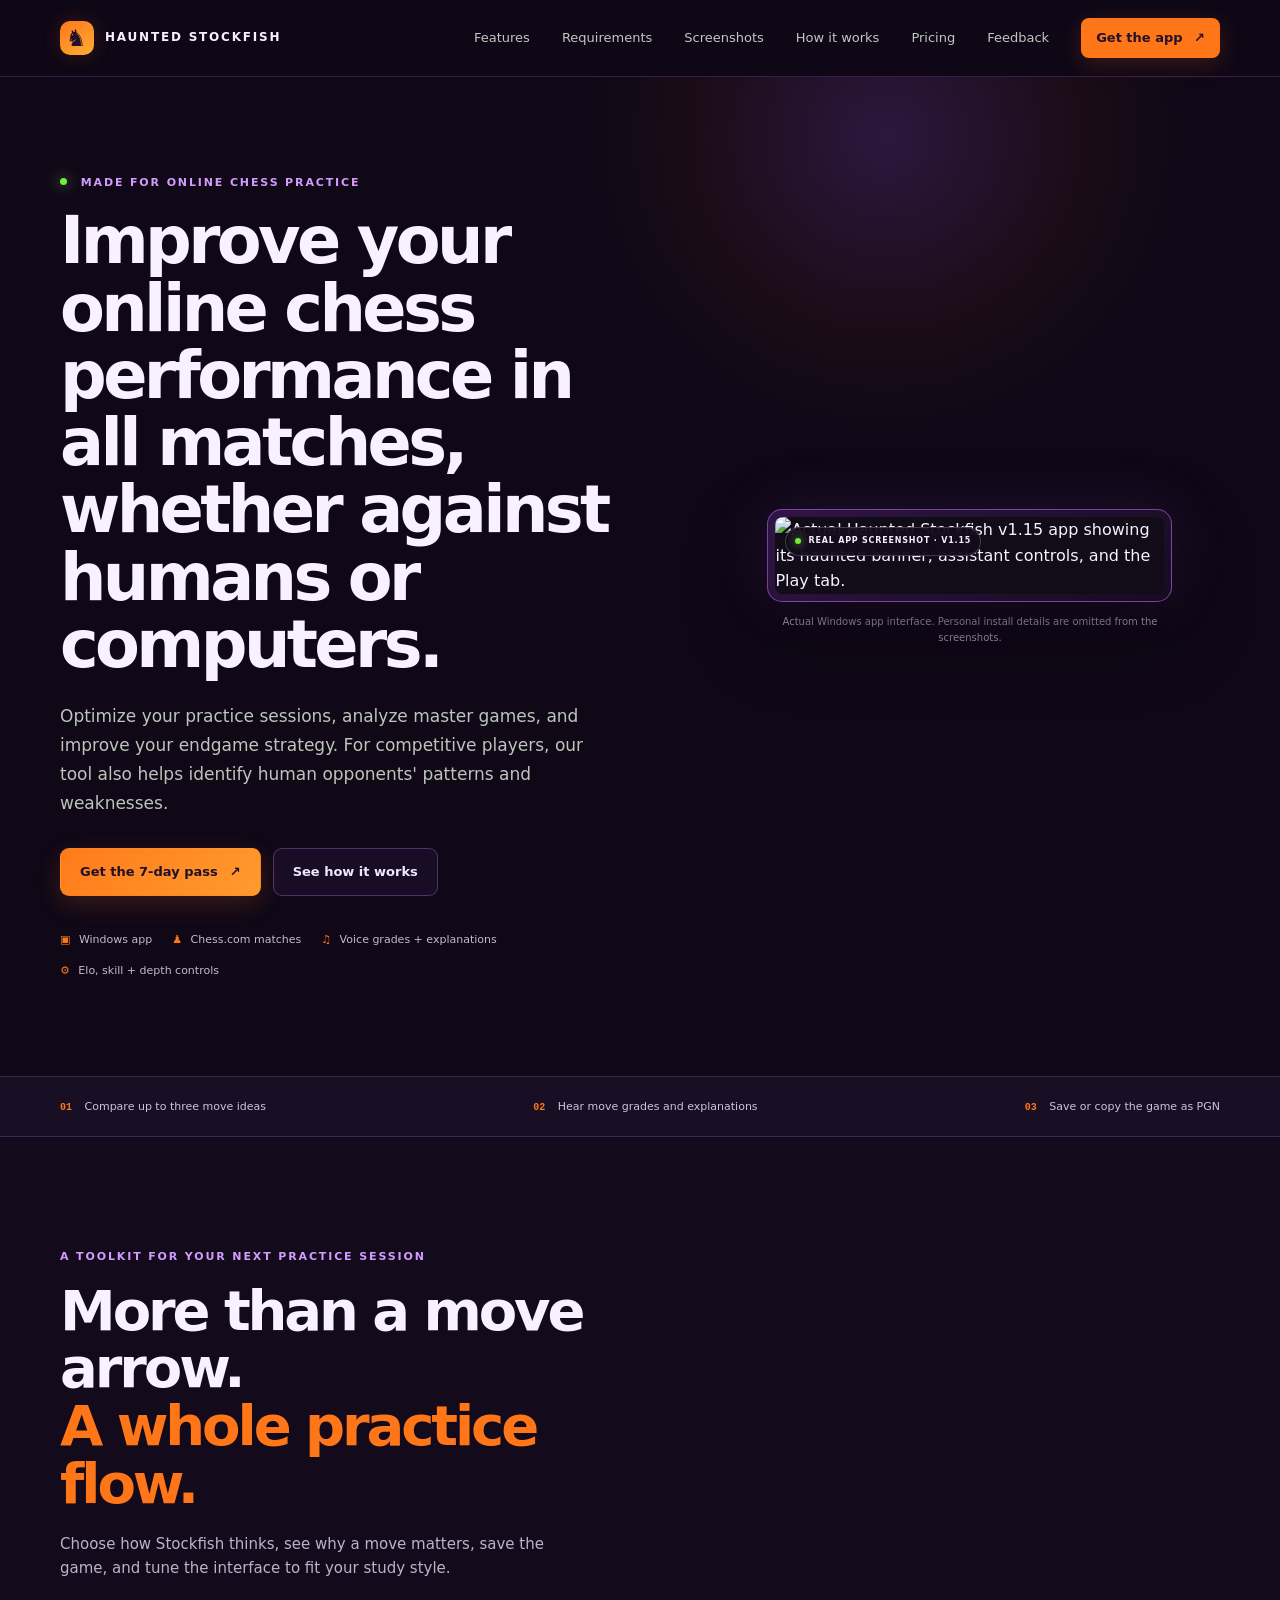
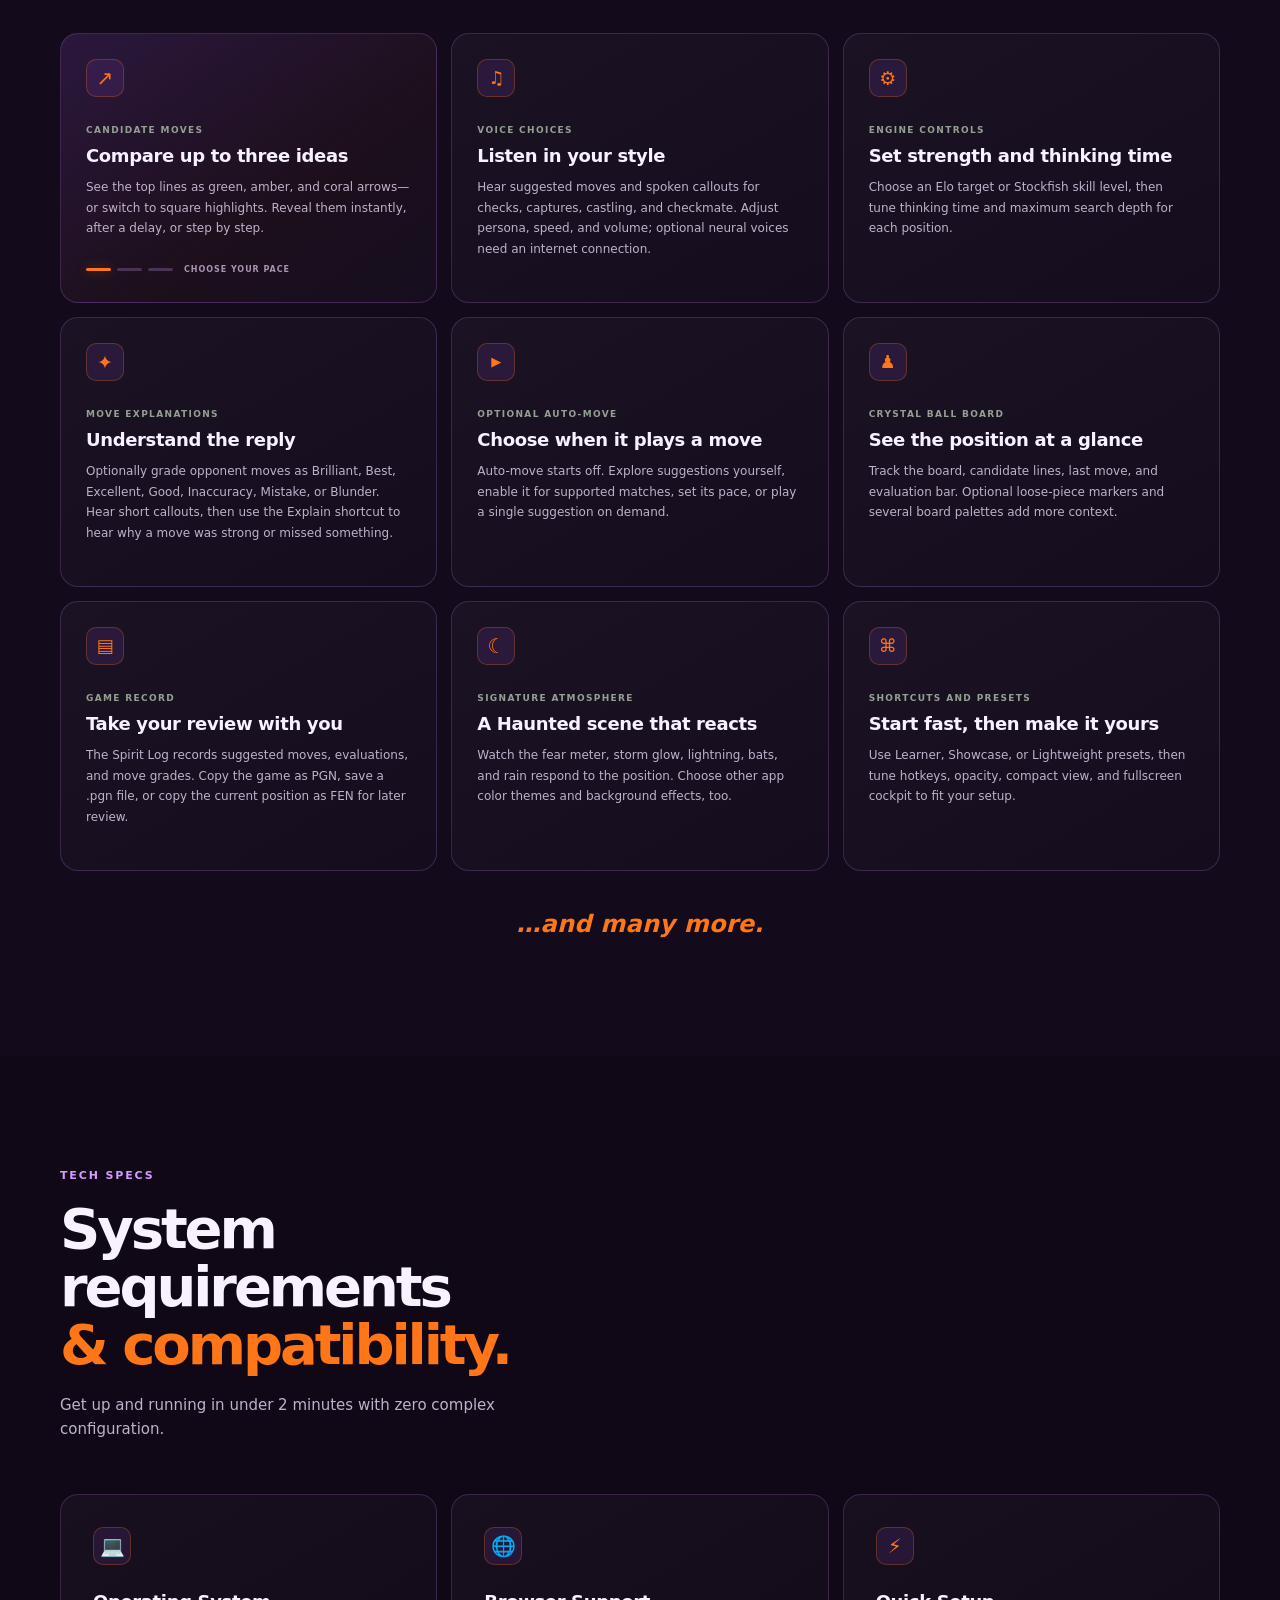
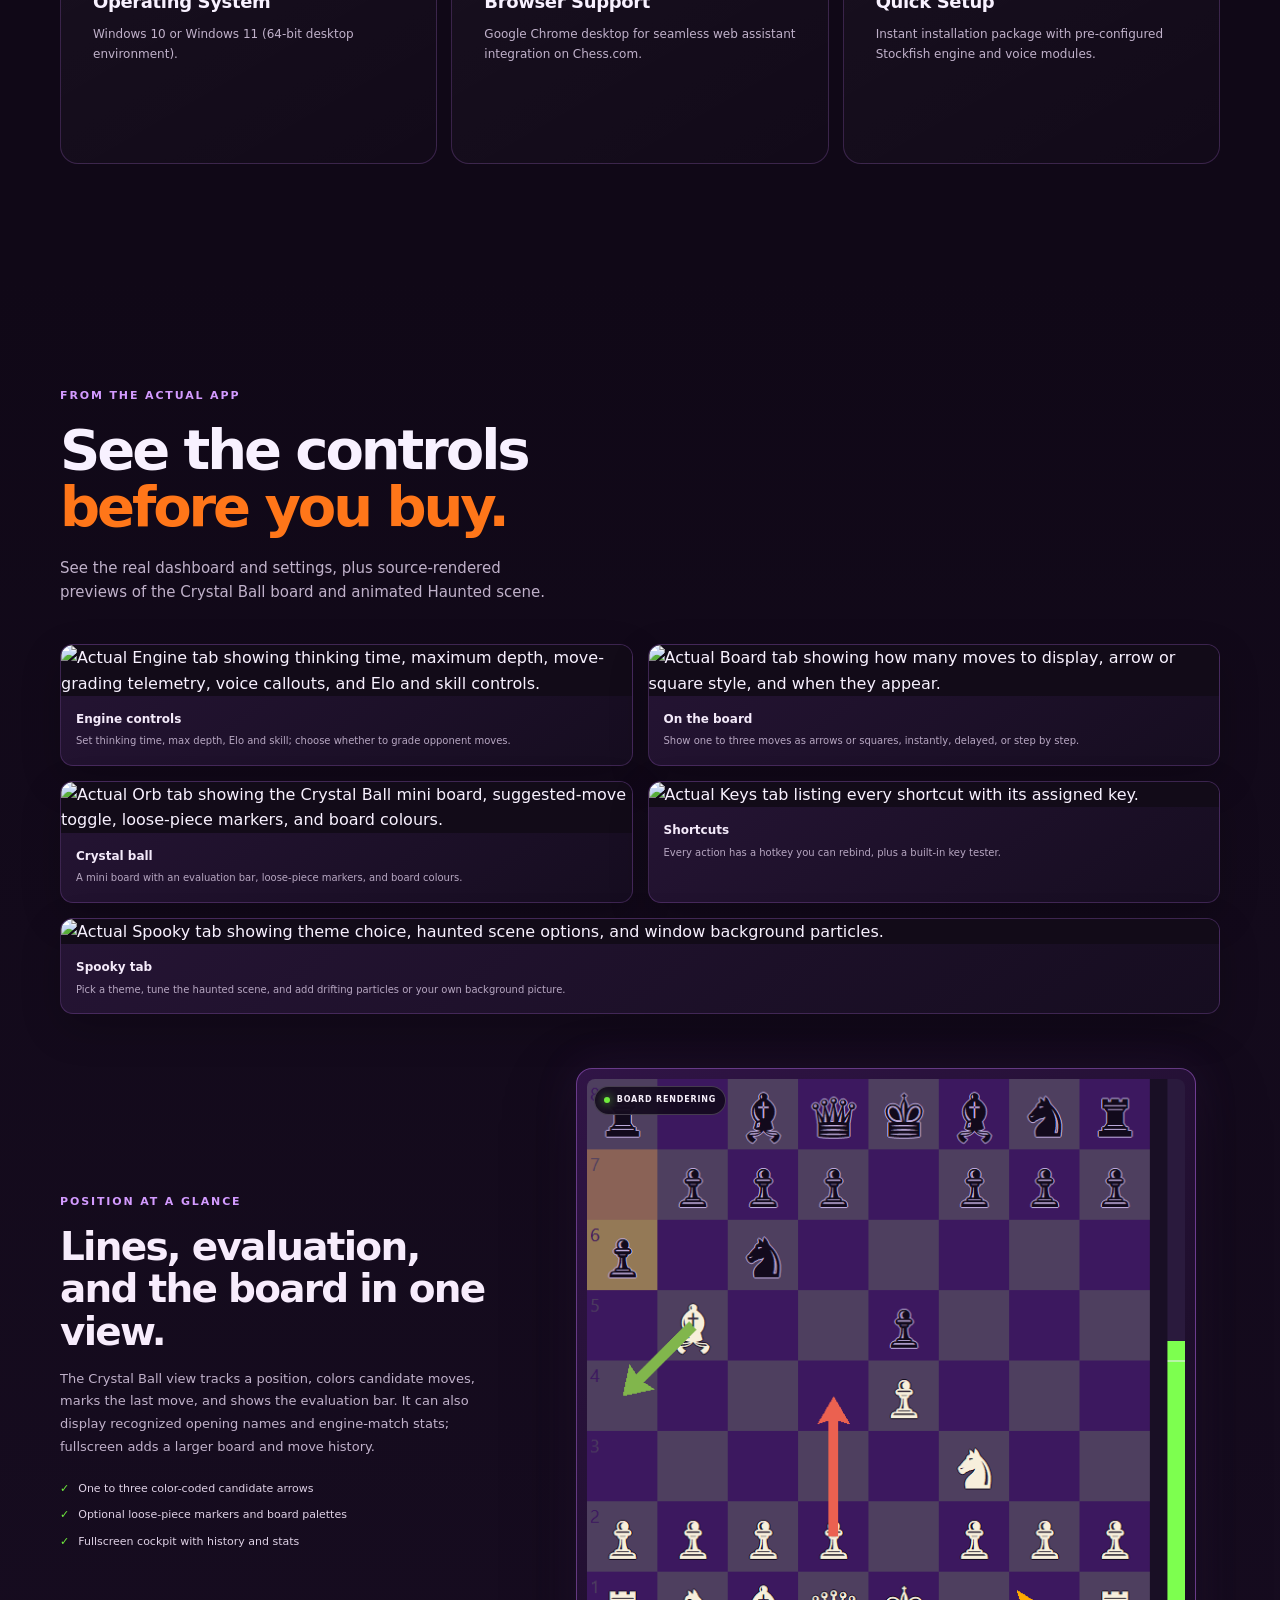
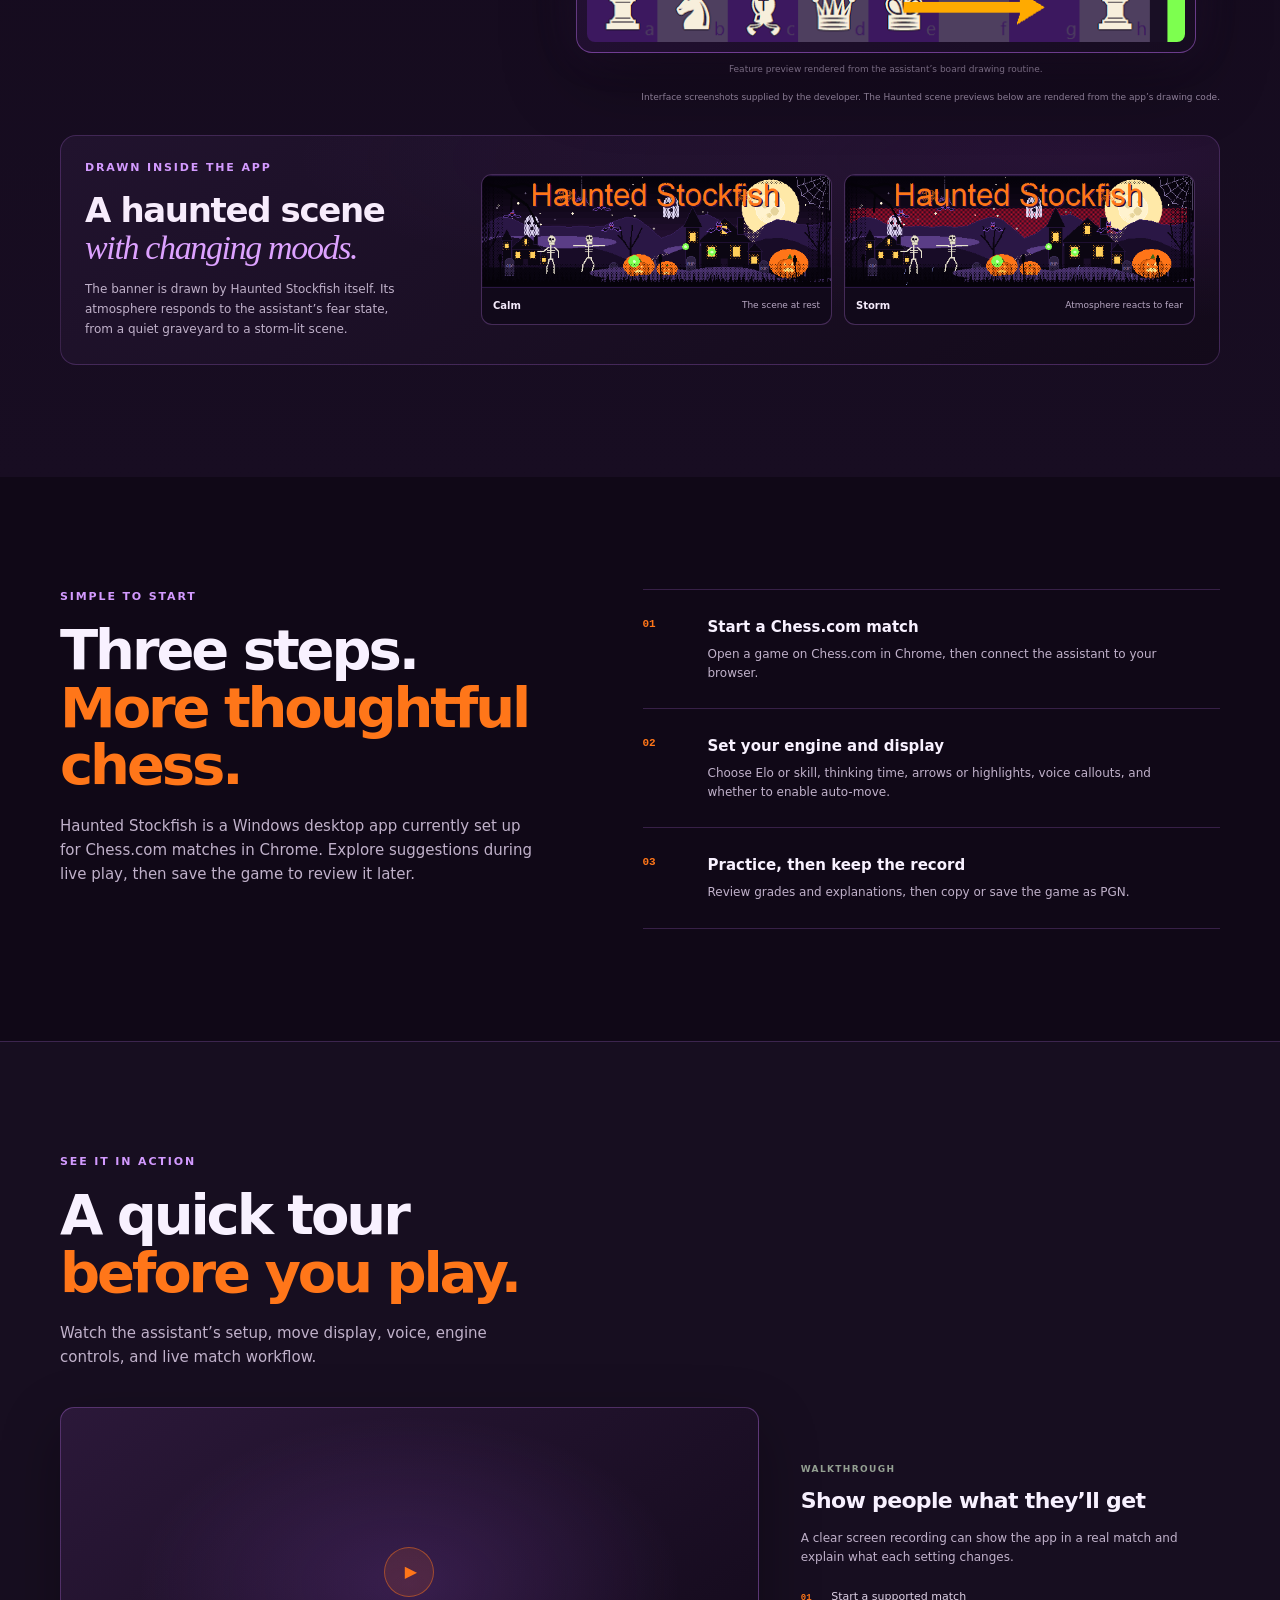
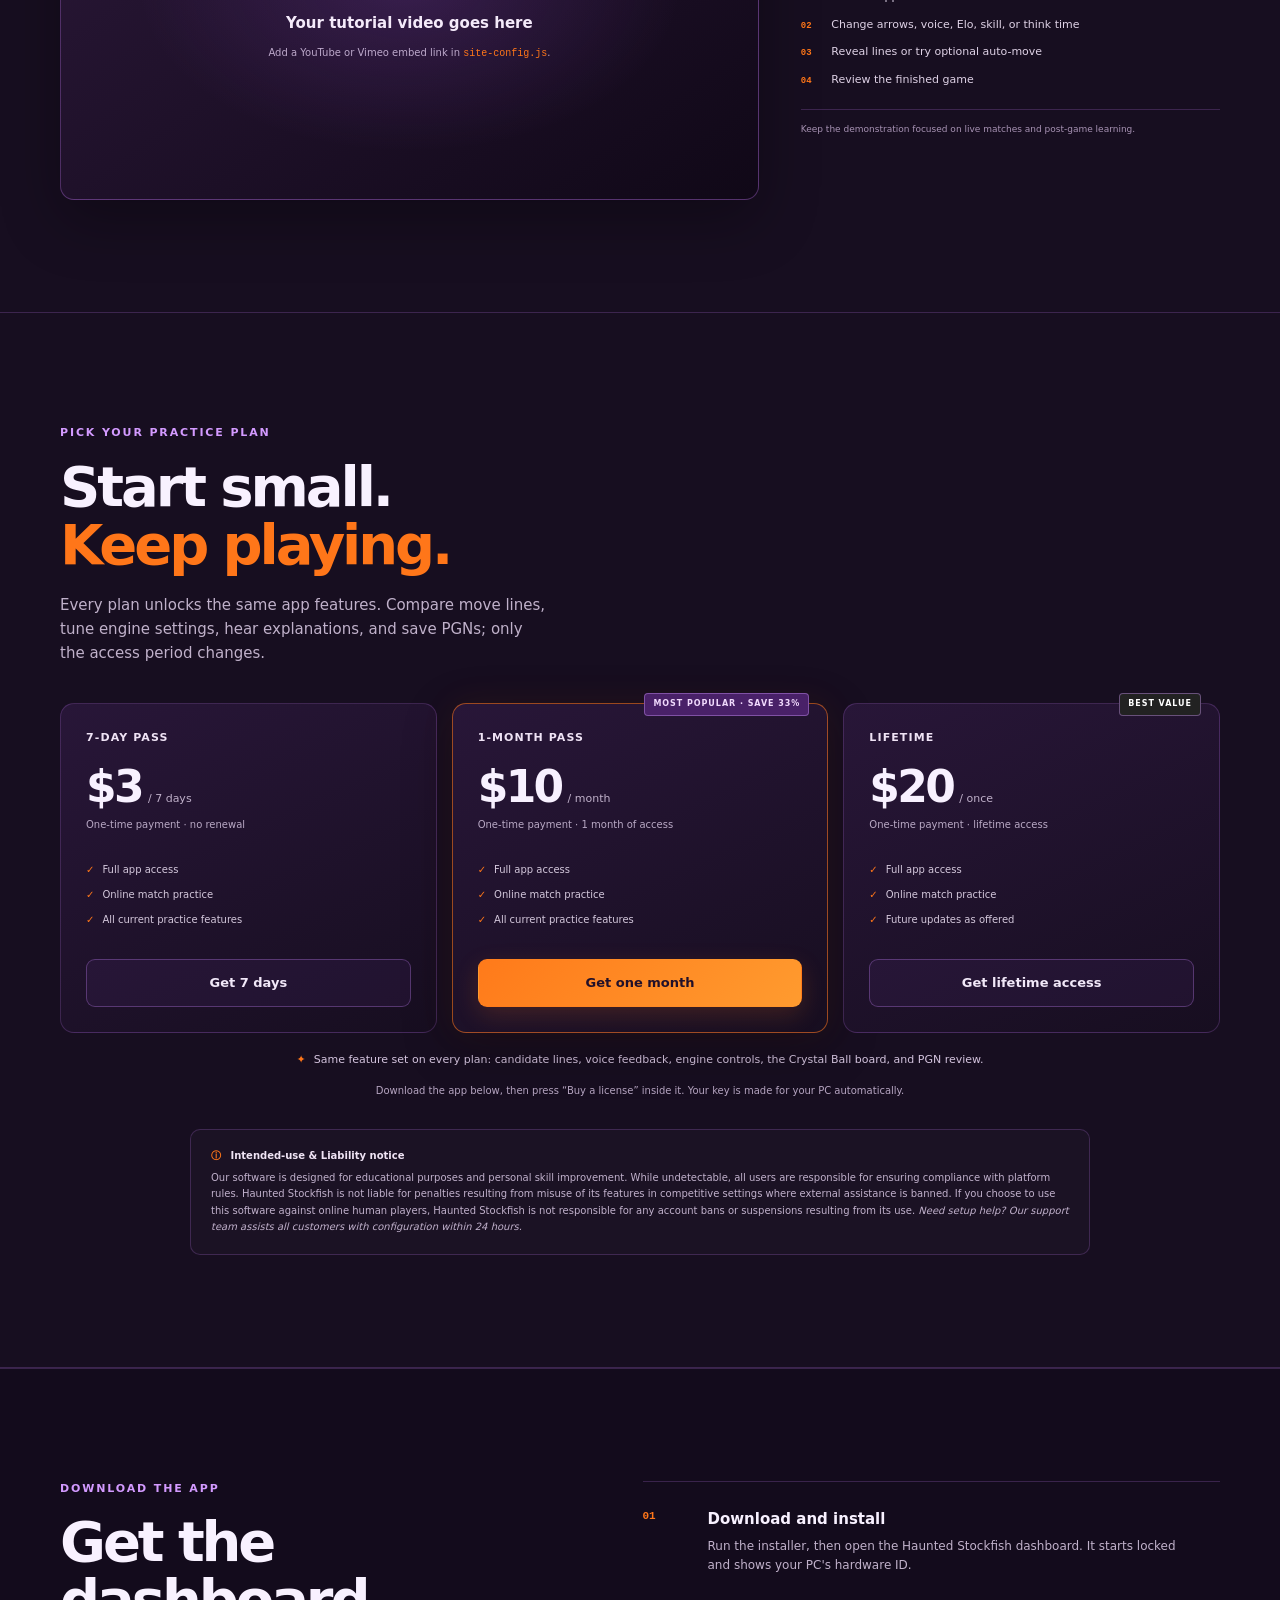
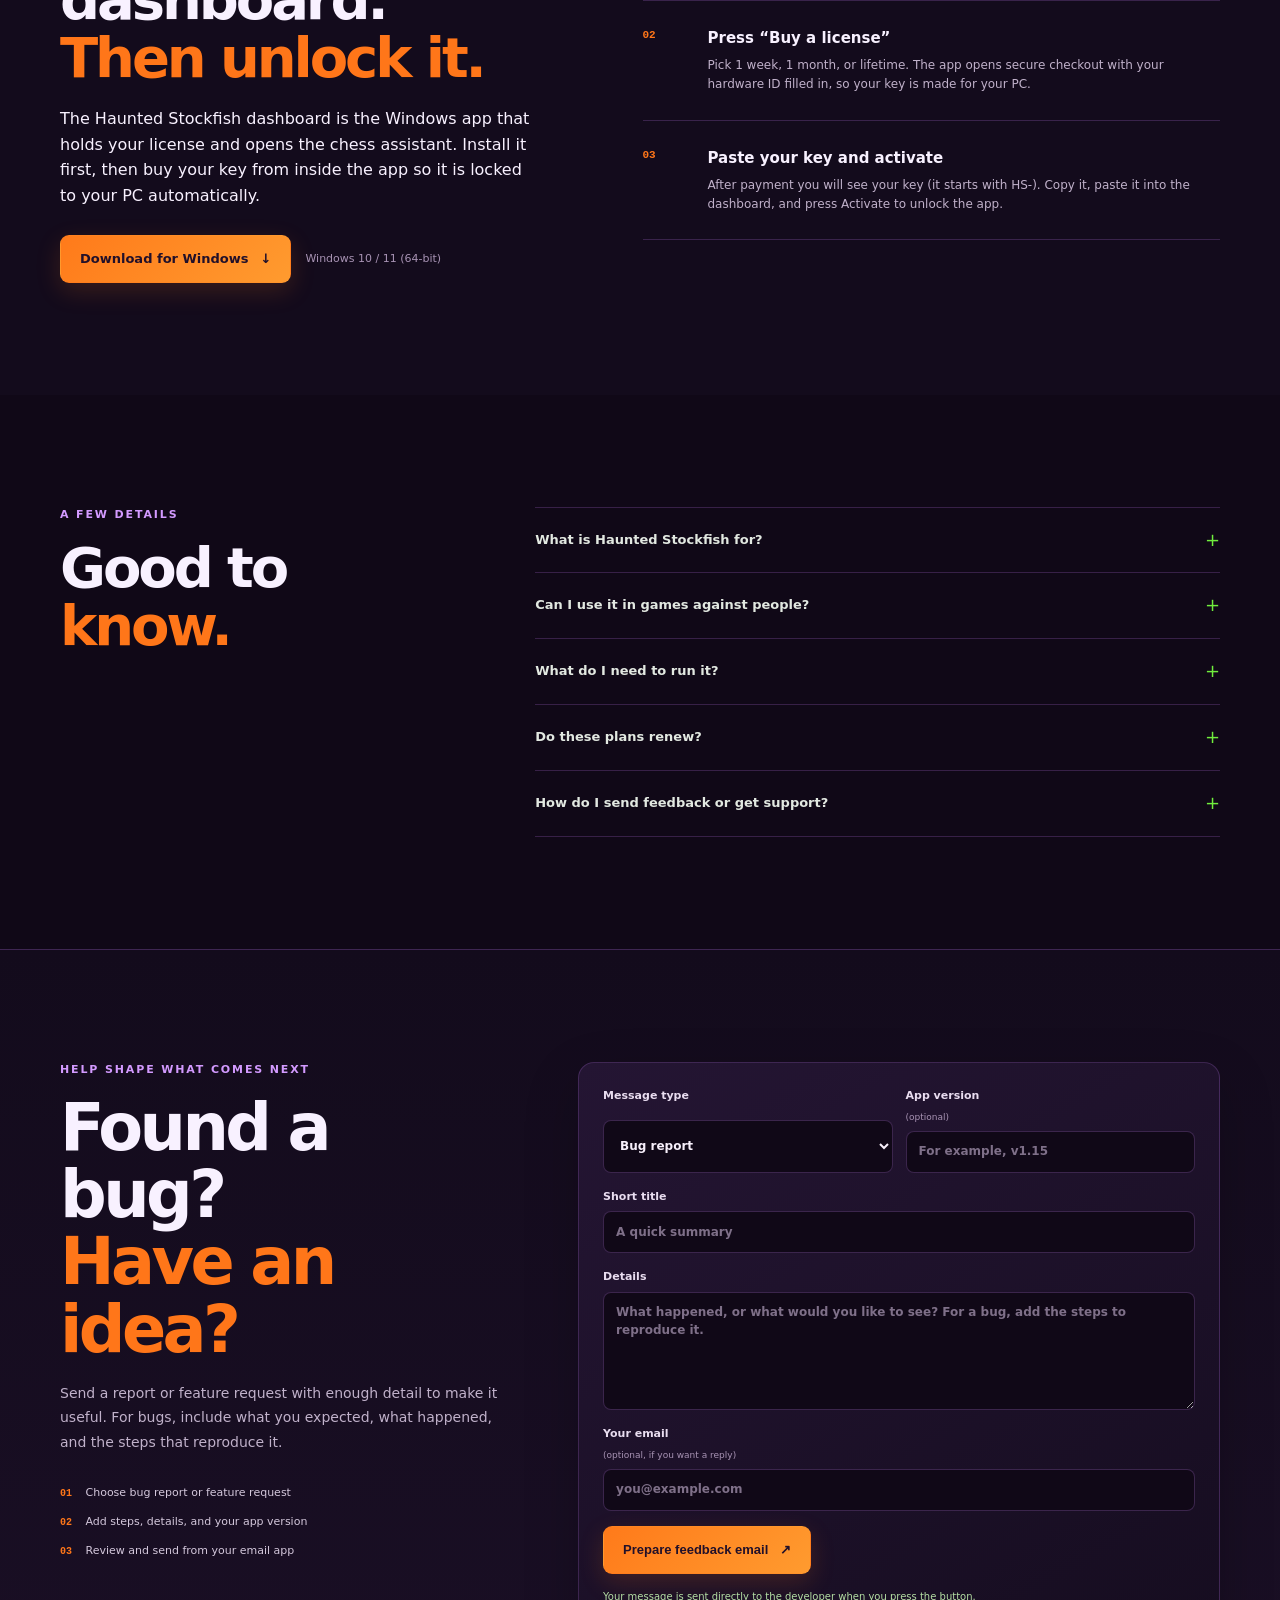
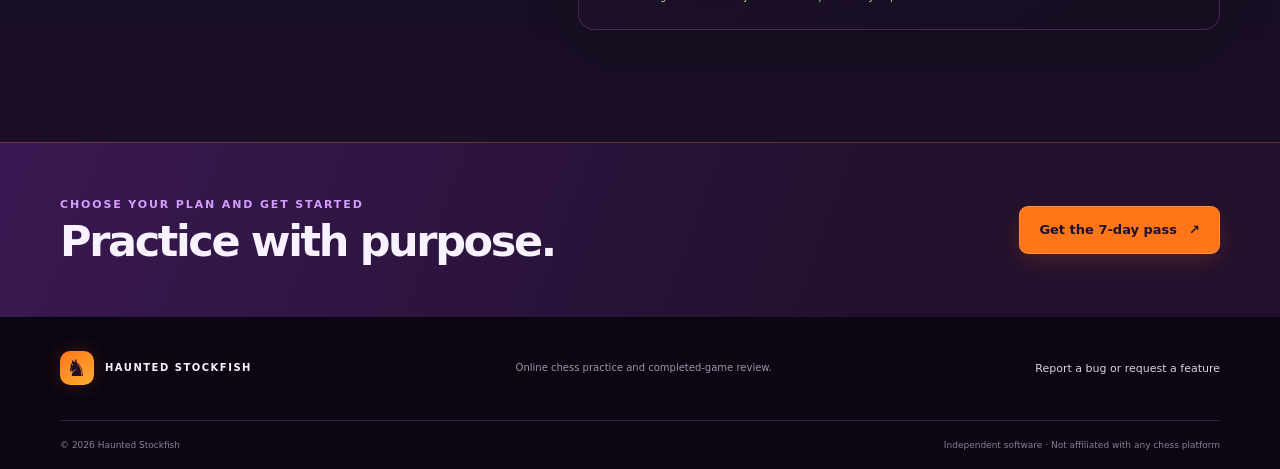
==== commit c4617e28: "Add files via upload" ====
--- a/index.html
+++ b/index.html
@@ -30,7 +30,6 @@
           <a href="#screenshots">Screenshots</a>
           <a href="#how-it-works">How it works</a>
           <a href="#pricing">Pricing</a>
-          <a href="#testimonials">Testimonials</a>
           <a href="#feedback">Feedback</a>
           <a class="nav-cta" href="#pricing">Get the app <span aria-hidden="true">↗</span></a>
         </nav>
@@ -58,8 +57,8 @@
 
           <figure class="product-screenshot">
             <div class="product-shot-frame">
-              <span class="shot-label"><i></i> REAL APP SCREENSHOT · V9</span>
-              <img src="assets/haunted-stockfish-v9-main.png" alt="Actual Haunted Stockfish v9 app showing its haunted banner, assistant controls, and engine settings." fetchpriority="high">
+              <span class="shot-label"><i></i> REAL APP SCREENSHOT · V1.15</span>
+              <img src="assets/hs-main.png" alt="Actual Haunted Stockfish v1.15 app showing its haunted banner, assistant controls, and the Play tab." fetchpriority="high">
             </div>
             <figcaption>Actual Windows app interface. Personal install details are omitted from the screenshots.</figcaption>
           </figure>
@@ -93,7 +92,7 @@
               <div class="feature-icon icon-voice" aria-hidden="true">♫</div>
               <p class="feature-kicker">Voice choices</p>
               <h3>Listen in your style</h3>
-              <p>Hear suggested moves and spoken callouts for checks, captures, castling, and checkmate. Adjust persona, speed, and volume; optional neural voices need internet, while Piper voices work offline when installed.</p>
+              <p>Hear suggested moves and spoken callouts for checks, captures, castling, and checkmate. Adjust persona, speed, and volume; optional neural voices need an internet connection.</p>
             </article>
             <article class="feature-card">
               <div class="feature-icon icon-settings" aria-hidden="true">⚙</div>
@@ -138,6 +137,7 @@
               <p>Use Learner, Showcase, or Lightweight presets, then tune hotkeys, opacity, compact view, and fullscreen cockpit to fit your setup.</p>
             </article>
           </div>
+          <p class="features-more">…and many more.</p>
         </div>
       </section>
 
@@ -175,18 +175,26 @@
             <h2>See the controls<br><em>before you buy.</em></h2>
             <p>See the real dashboard and settings, plus source-rendered previews of the Crystal Ball board and animated Haunted scene.</p>
           </div>
-          <div class="screenshot-gallery">
-            <figure class="gallery-card gallery-dashboard">
-              <div class="gallery-image"><img src="assets/haunted-stockfish-dashboard.png" alt="Actual Haunted Stockfish assistant dashboard with haunted banner, fear indicator, status, and quick controls." loading="lazy"></div>
-              <figcaption><strong>Assistant dashboard</strong><span>Status, fear meter, quick toggles, and opponent-move panel.</span></figcaption>
-            </figure>
+          <div class="screenshot-gallery gallery-wide">
             <figure class="gallery-card">
-              <div class="gallery-image gallery-image-short"><img src="assets/haunted-stockfish-engine-controls.png" alt="Actual Engine tab showing thinking time, maximum depth, and move-grading telemetry controls." loading="lazy"></div>
-              <figcaption><strong>Engine controls</strong><span>Set thinking time and max depth; choose whether to grade opponent moves.</span></figcaption>
+              <div class="gallery-image"><a href="assets/hs-engine.png" target="_blank" rel="noopener" title="Open full size"><img src="assets/hs-engine.png" alt="Actual Engine tab showing thinking time, maximum depth, move-grading telemetry, voice callouts, and Elo and skill controls." loading="lazy"></a></div>
+              <figcaption><strong>Engine controls</strong><span>Set thinking time, max depth, Elo and skill; choose whether to grade opponent moves.</span></figcaption>
             </figure>
             <figure class="gallery-card">
-              <div class="gallery-image gallery-image-short"><img src="assets/haunted-stockfish-spirit-log.png" alt="Actual Spirit Log with keyboard status, Stockfish detection, Chrome status, and voice setup information." loading="lazy"></div>
-              <figcaption><strong>Spirit Log</strong><span>See connection status, hotkey feedback, and setup messages in one place.</span></figcaption>
+              <div class="gallery-image"><a href="assets/hs-board.png" target="_blank" rel="noopener" title="Open full size"><img src="assets/hs-board.png" alt="Actual Board tab showing how many moves to display, arrow or square style, and when they appear." loading="lazy"></a></div>
+              <figcaption><strong>On the board</strong><span>Show one to three moves as arrows or squares, instantly, delayed, or step by step.</span></figcaption>
+            </figure>
+            <figure class="gallery-card">
+              <div class="gallery-image"><a href="assets/hs-orb.png" target="_blank" rel="noopener" title="Open full size"><img src="assets/hs-orb.png" alt="Actual Orb tab showing the Crystal Ball mini board, suggested-move toggle, loose-piece markers, and board colours." loading="lazy"></a></div>
+              <figcaption><strong>Crystal ball</strong><span>A mini board with an evaluation bar, loose-piece markers, and board colours.</span></figcaption>
+            </figure>
+            <figure class="gallery-card">
+              <div class="gallery-image"><a href="assets/hs-keys.png" target="_blank" rel="noopener" title="Open full size"><img src="assets/hs-keys.png" alt="Actual Keys tab listing every shortcut with its assigned key." loading="lazy"></a></div>
+              <figcaption><strong>Shortcuts</strong><span>Every action has a hotkey you can rebind, plus a built-in key tester.</span></figcaption>
+            </figure>
+            <figure class="gallery-card">
+              <div class="gallery-image"><a href="assets/hs-spooky.png" target="_blank" rel="noopener" title="Open full size"><img src="assets/hs-spooky.png" alt="Actual Spooky tab showing theme choice, haunted scene options, and window background particles." loading="lazy"></a></div>
+              <figcaption><strong>Spooky tab</strong><span>Pick a theme, tune the haunted scene, and add drifting particles or your own background picture.</span></figcaption>
             </figure>
           </div>
           <div class="board-showcase">
@@ -202,13 +210,13 @@
             </div>
             <figure class="board-preview-card">
               <div class="board-preview-frame">
-                <span class="shot-label"><i></i> V9 BOARD RENDERING</span>
-                <img src="assets/haunted-stockfish-crystal-ball.png" alt="A large preview rendered from Haunted Stockfish v9's board drawing code, showing a chess position, three colored candidate arrows, and the evaluation bar." loading="lazy">
+                <span class="shot-label"><i></i> BOARD RENDERING</span>
+                <img src="assets/haunted-stockfish-crystal-ball.png" alt="A large preview rendered from Haunted Stockfish's board drawing code, showing a chess position, three colored candidate arrows, and the evaluation bar." loading="lazy">
               </div>
-              <figcaption>Feature preview rendered from the assistant’s v9 board drawing routine.</figcaption>
-            </figure>
-          </div>
-          <p class="screenshots-note">Interface screenshots supplied by the developer. The Haunted scene previews below are rendered from the app’s v9 drawing code.</p>
+              <figcaption>Feature preview rendered from the assistant’s board drawing routine.</figcaption>
+            </figure>
+          </div>
+          <p class="screenshots-note">Interface screenshots supplied by the developer. The Haunted scene previews below are rendered from the app’s drawing code.</p>
           <div class="scene-art-showcase">
             <div class="scene-art-copy">
               <p class="eyebrow">DRAWN INSIDE THE APP</p>
@@ -308,7 +316,7 @@
             </article>
           </div>
           <p class="plans-value-note"><span aria-hidden="true">✦</span> Same feature set on every plan: candidate lines, voice feedback, engine controls, the Crystal Ball board, and PGN review.</p>
-          <p class="checkout-note plans-checkout-note" data-checkout-note>Download the app below, then press “Buy a license” inside it. Your key is made for your PC automatically. All sales are final except in the cases listed in our <a href="refund.html">Refund Policy</a>.</p>
+          <p class="checkout-note plans-checkout-note" data-checkout-note>Download the app below, then press “Buy a license” inside it. Your key is made for your PC automatically.</p>
           <div class="use-notice">
             <p class="notice-title"><span aria-hidden="true">ⓘ</span> Intended-use & Liability notice</p>
             <p class="usage-notice">Our software is designed for educational purposes and personal skill improvement. While undetectable, all users are responsible for ensuring compliance with platform rules. Haunted Stockfish is not liable for penalties resulting from misuse of its features in competitive settings where external assistance is banned. If you choose to use this software against online human players, Haunted Stockfish is not responsible for any account bans or suspensions resulting from its use. <em>Need setup help? Our support team assists all customers with configuration within 24 hours.</em></p>
@@ -331,21 +339,6 @@
             <article class="how-step"><span class="step-number">01</span><div><h3>Download and install</h3><p>Run the installer, then open the Haunted Stockfish dashboard. It starts locked and shows your PC's hardware ID.</p></div></article>
             <article class="how-step"><span class="step-number">02</span><div><h3>Press “Buy a license”</h3><p>Pick 1 week, 1 month, or lifetime. The app opens secure checkout with your hardware ID filled in, so your key is made for your PC.</p></div></article>
             <article class="how-step"><span class="step-number">03</span><div><h3>Paste your key and activate</h3><p>After payment you will see your key (it starts with HS-). Copy it, paste it into the dashboard, and press Activate to unlock the app.</p></div></article>
-          </div>
-        </div>
-      </section>
-
-      <section class="section testimonials-section" id="testimonials">
-        <div class="container">
-          <div class="section-heading">
-            <p class="eyebrow">Player feedback</p>
-            <h2>What players<br><em>are saying.</em></h2>
-          </div>
-          <div class="testimonials-grid" style="display: grid; gap: 1.5rem; max-width: 700px; margin: 0 auto;">
-            <article class="feature-card" style="padding: 2rem;">
-              <p style="font-size: 1.1rem; font-style: italic; margin-bottom: 1rem;">&ldquo;I used Haunted Stockfish to analyze my losses against GMs, it helped me adjust my openings and now I’m crushing online tournaments!&rdquo;</p>
-              <p class="feature-kicker" style="margin: 0;">(Name withheld)</p>
-            </article>
           </div>
         </div>
       </section>
@@ -385,7 +378,7 @@
                 </select>
               </label>
               <label>App version <span>(optional)</span>
-                <input name="version" type="text" placeholder="For example, v9">
+                <input name="version" type="text" placeholder="For example, v1.15">
               </label>
             </div>
             <label>Short title
@@ -415,7 +408,7 @@
       <div class="container footer-main">
         <a class="brand footer-brand" href="#top"><span class="brand-mark" aria-hidden="true">♞</span><span>HAUNTED <b>STOCKFISH</b></span></a>
         <p>Online chess practice and completed-game review.</p>
-        <div class="footer-links"><a class="footer-contact" href="#feedback">Report a bug or request a feature</a><a href="refund.html">Refund Policy</a><a href="terms.html">Terms</a><a href="privacy.html">Privacy</a></div>
+        <a class="footer-contact" href="#feedback">Report a bug or request a feature</a>
       </div>
       <div class="container footer-bottom"><span>© <span id="year"></span> Haunted Stockfish</span><span>Independent software · Not affiliated with any chess platform</span></div>
     </footer>
--- a/styles.css
+++ b/styles.css
@@ -293,16 +293,10 @@
 .download-actions { display: flex; flex-wrap: wrap; align-items: center; gap: 14px; margin-top: 26px; }
 .download-meta { color: #a893b4; font-size: 11px; }
 
-/* ---- Policy pages (refund, terms, privacy) ---- */
-.policy-page { padding-block: 64px 80px; }
-.policy-page .container { max-width: 780px; }
-.policy-page h1 { margin-bottom: 8px; font-size: clamp(34px, 4vw, 48px); }
-.policy-page h2 { margin: 34px 0 10px; font-size: 22px; }
-.policy-page p, .policy-page li { color: var(--muted); font-size: 15px; line-height: 1.7; }
-.policy-page ul { padding-left: 20px; }
-.policy-page .policy-updated { margin-bottom: 28px; font-size: 12px; }
-.policy-page a { text-decoration: underline; }
-.policy-callout { margin: 20px 0; padding: 16px 18px; border: 1px solid var(--line); border-radius: 10px; background: rgba(255,255,255,.02); }
-.policy-callout p { margin: 0; color: inherit; }
-.footer-links { display: flex; flex-wrap: wrap; gap: 6px 18px; }
-.footer-links a { color: #e0d1e8; font-size: 11px; }
+/* --- wide app screenshots gallery + "and many more" line --- */
+.screenshot-gallery.gallery-wide { grid-template-columns: repeat(2, minmax(0, 1fr)); }
+.gallery-wide .gallery-image { aspect-ratio: auto; }
+.gallery-wide .gallery-image img { height: auto; object-fit: contain; }
+.gallery-wide .gallery-card:last-child { grid-column: 1 / -1; }
+.features-more { margin: 34px 0 0; text-align: center; font-size: 1.5rem; font-style: italic; font-weight: 700; color: var(--orange); letter-spacing: .01em; }
+@media (max-width: 840px) { .screenshot-gallery.gallery-wide { grid-template-columns: 1fr; } }
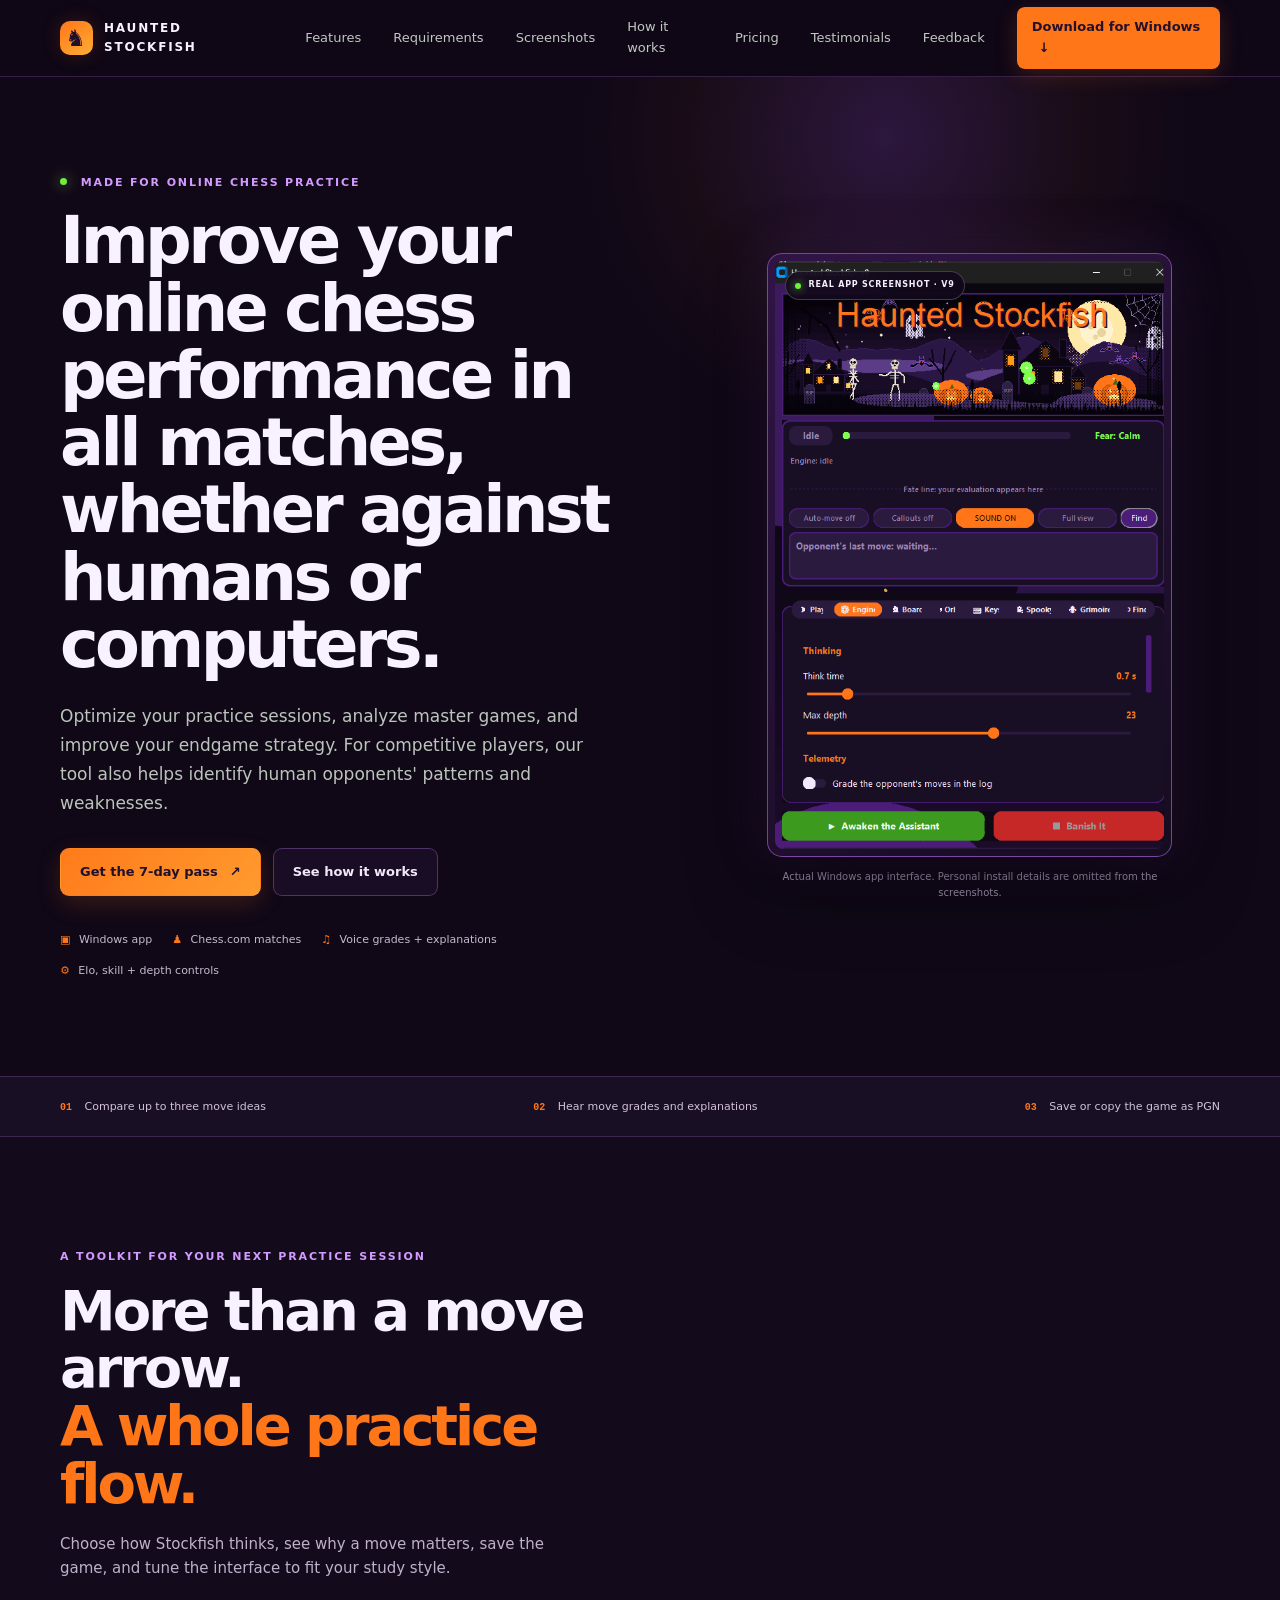
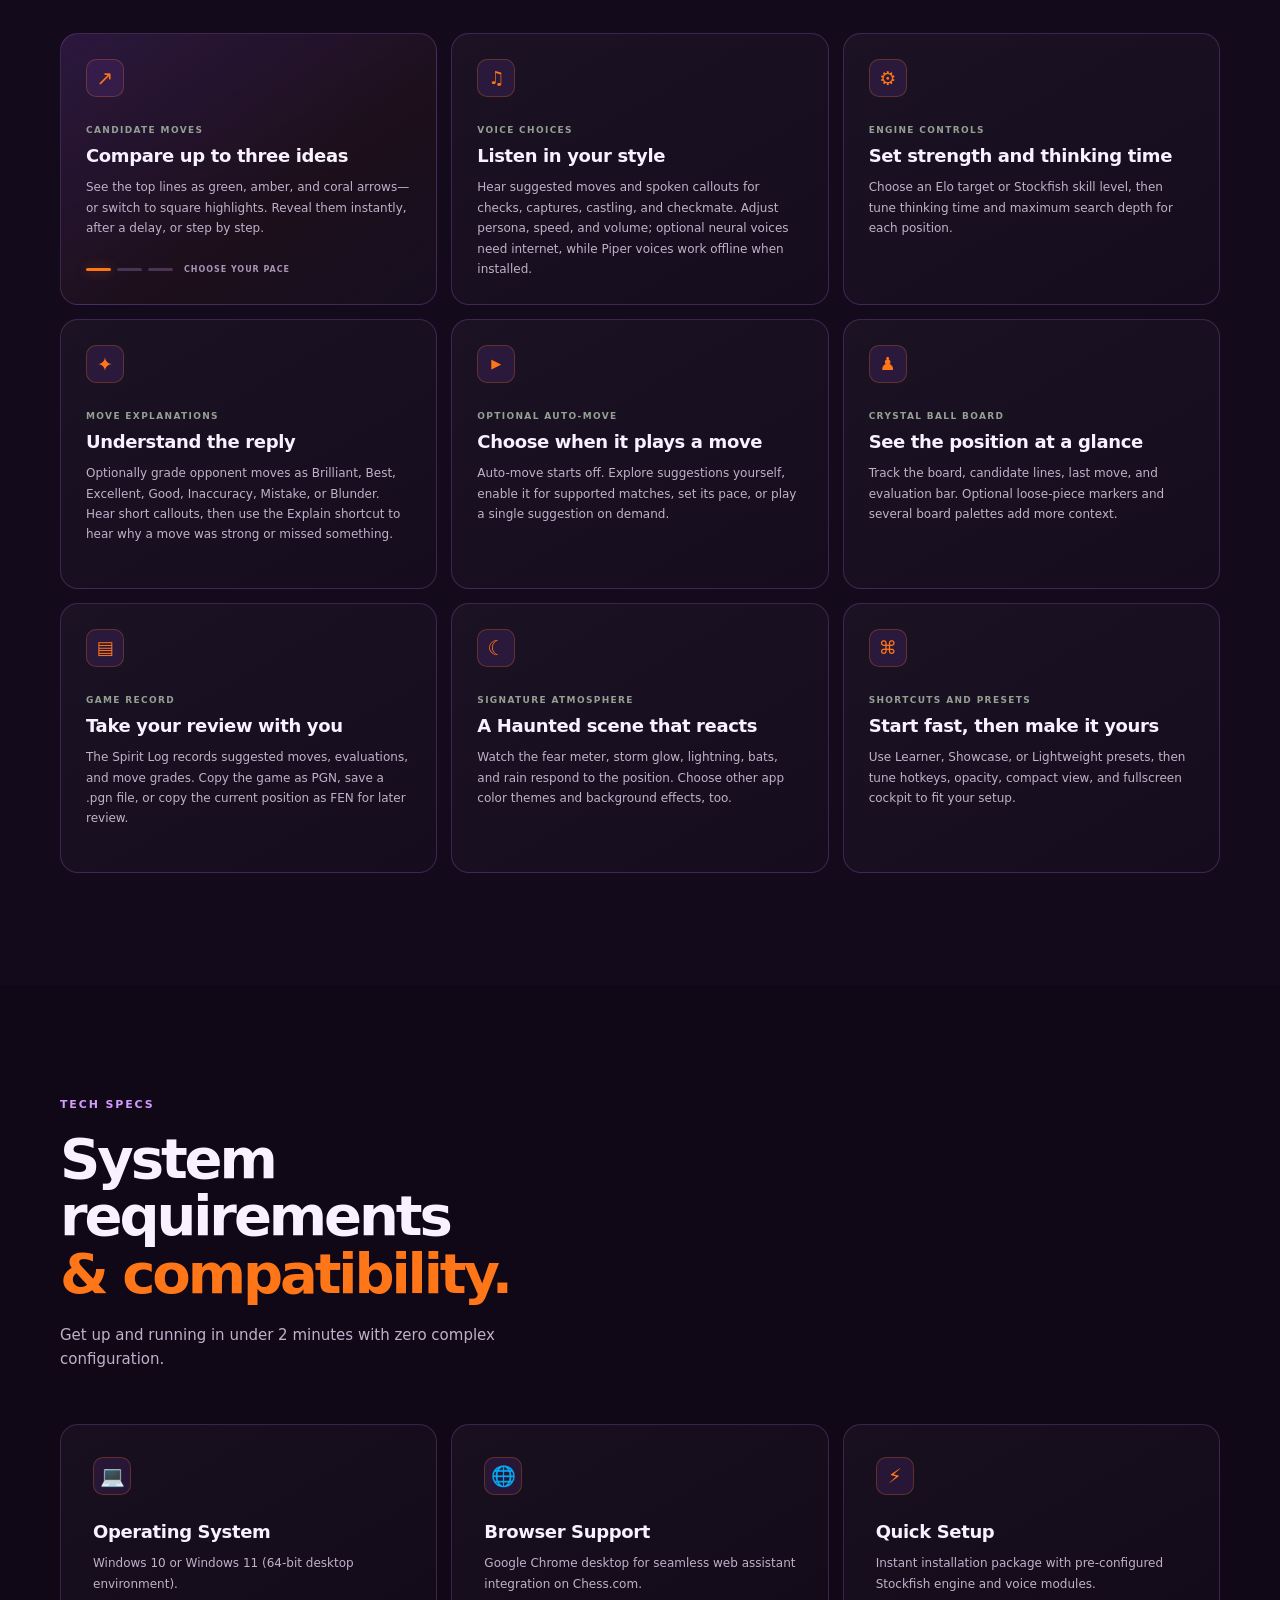
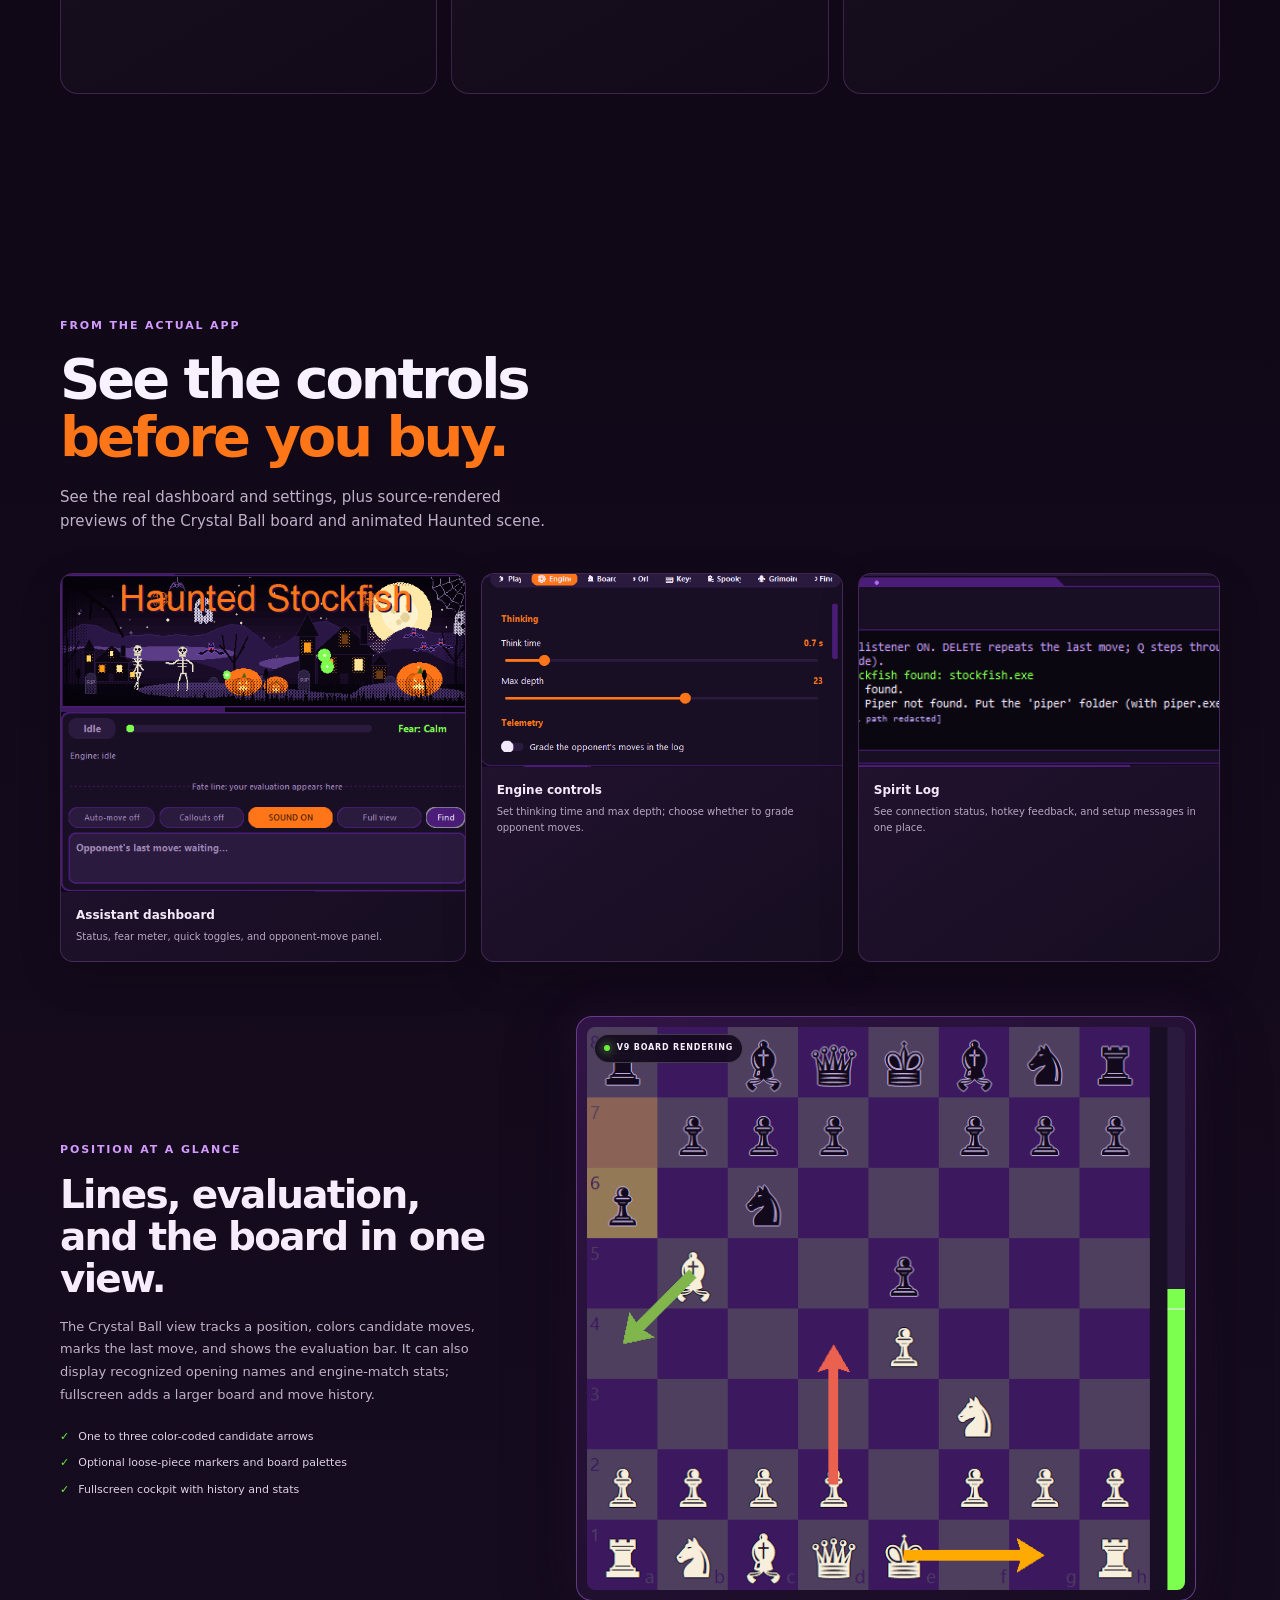
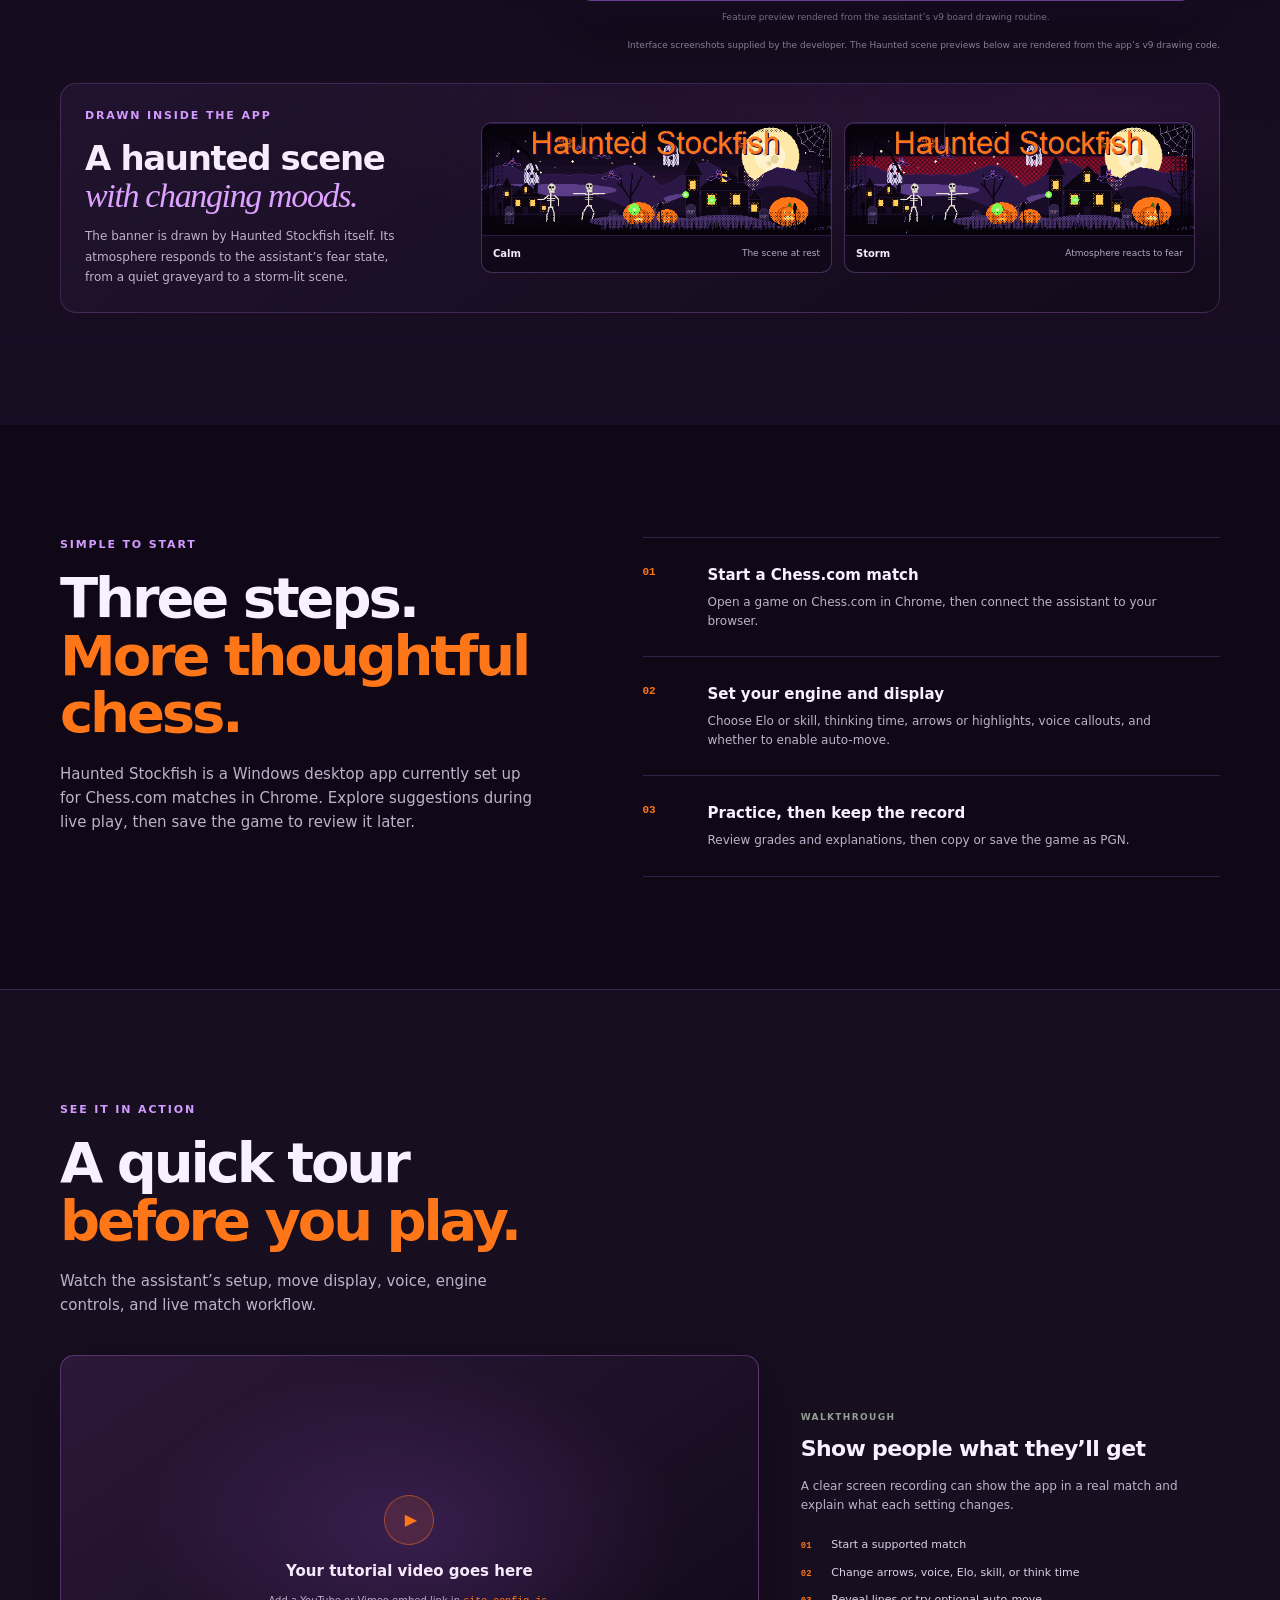
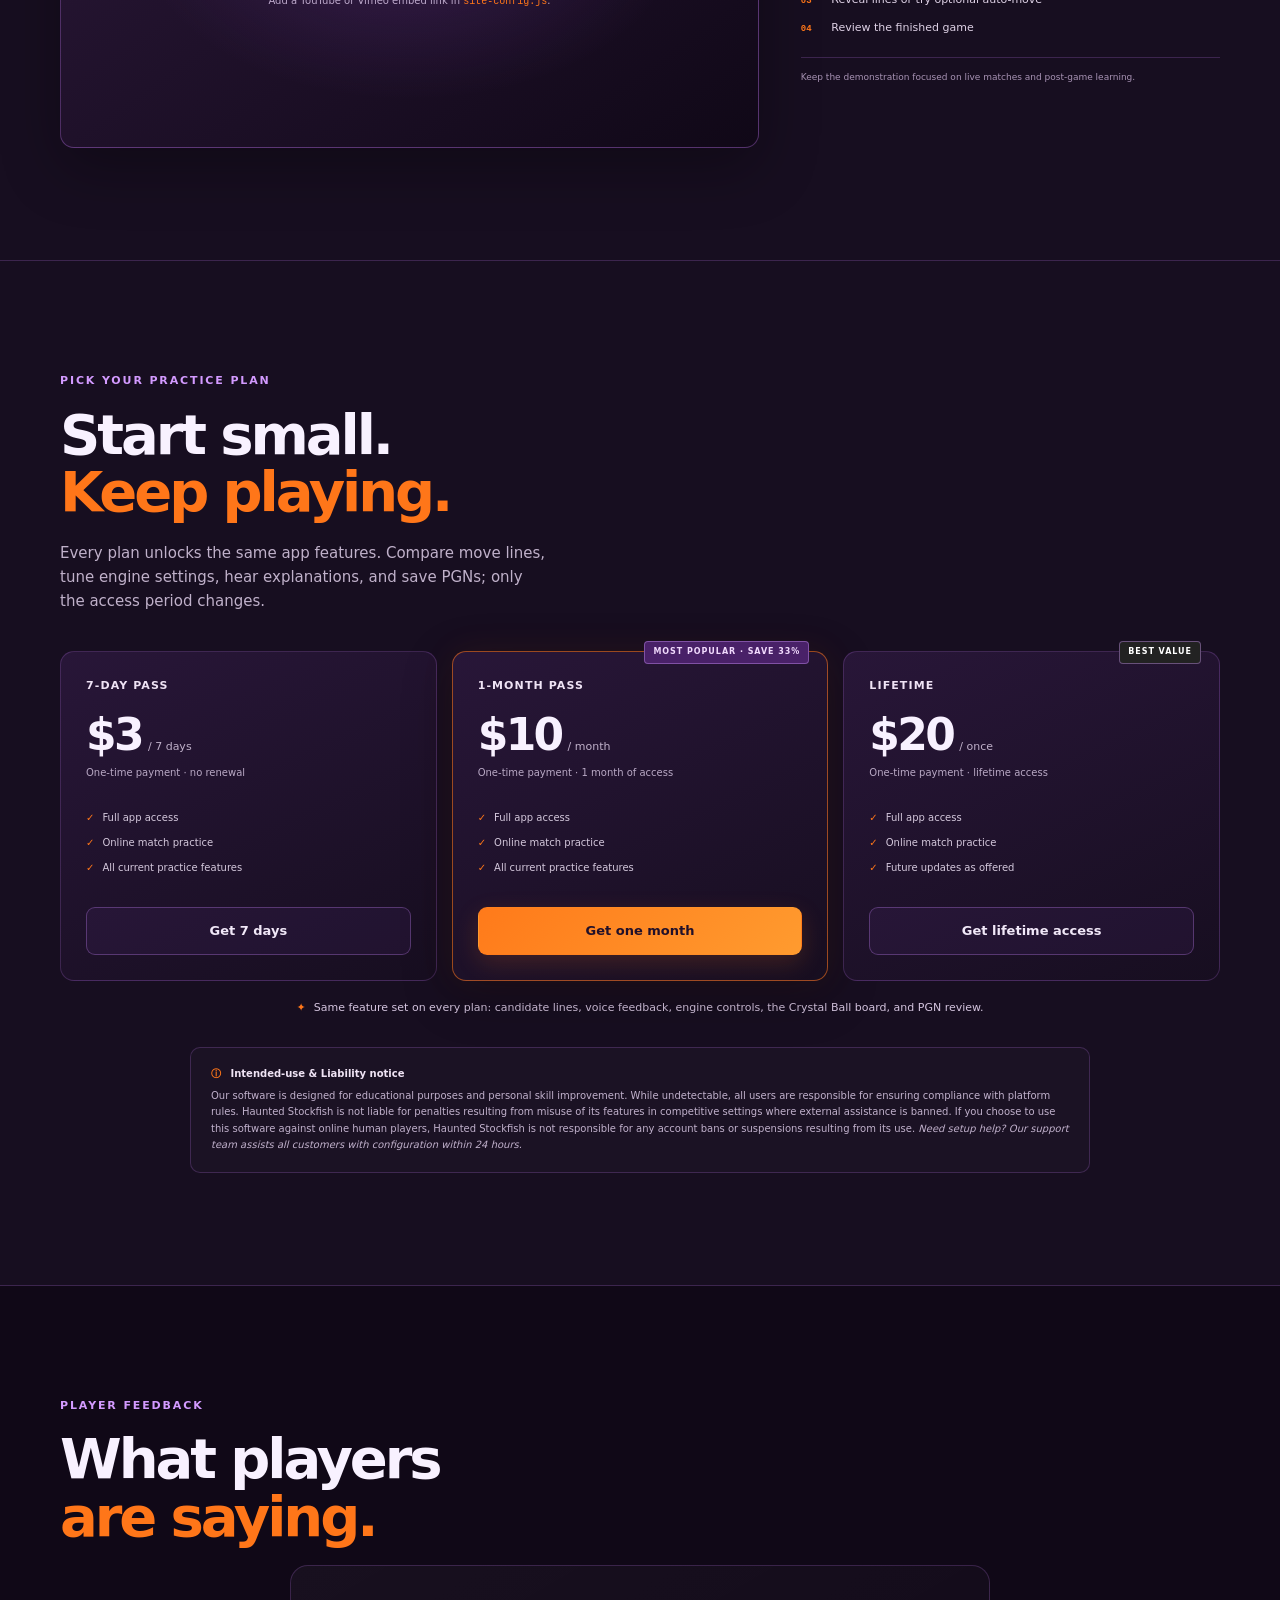
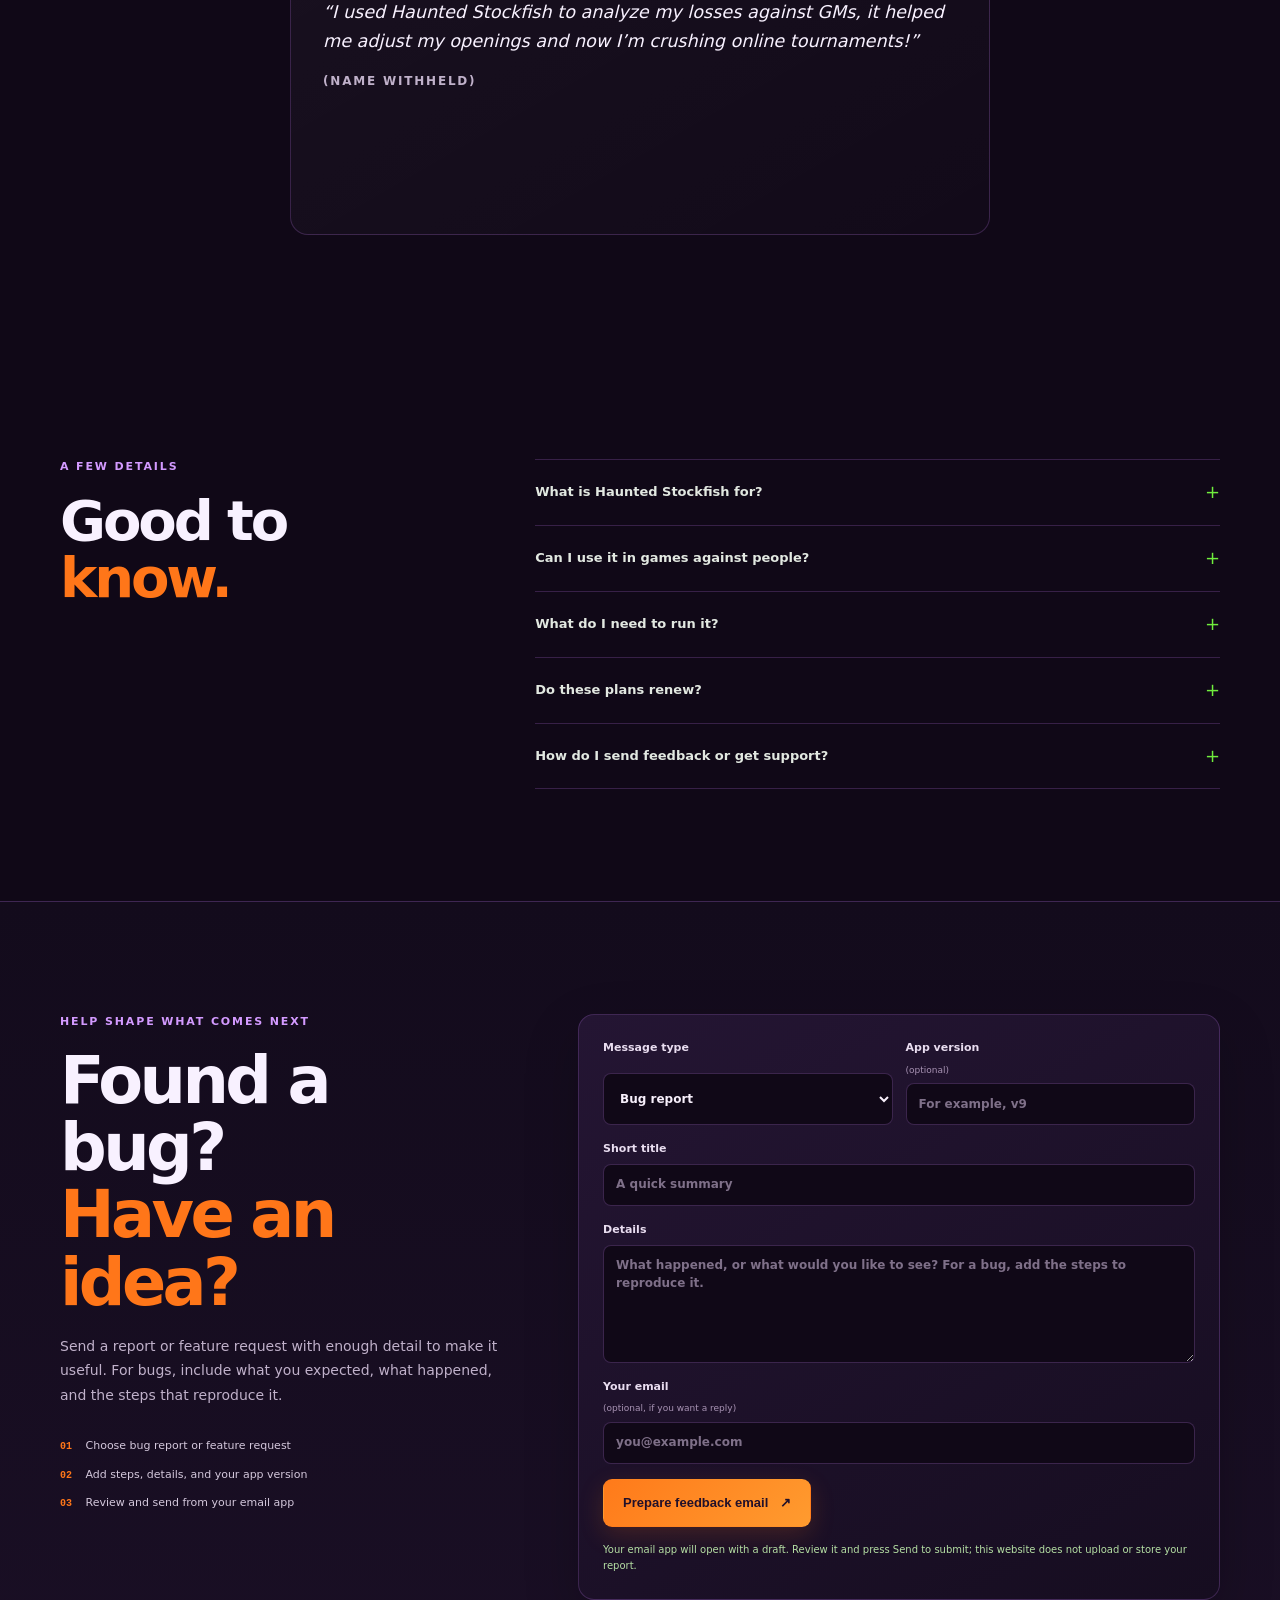
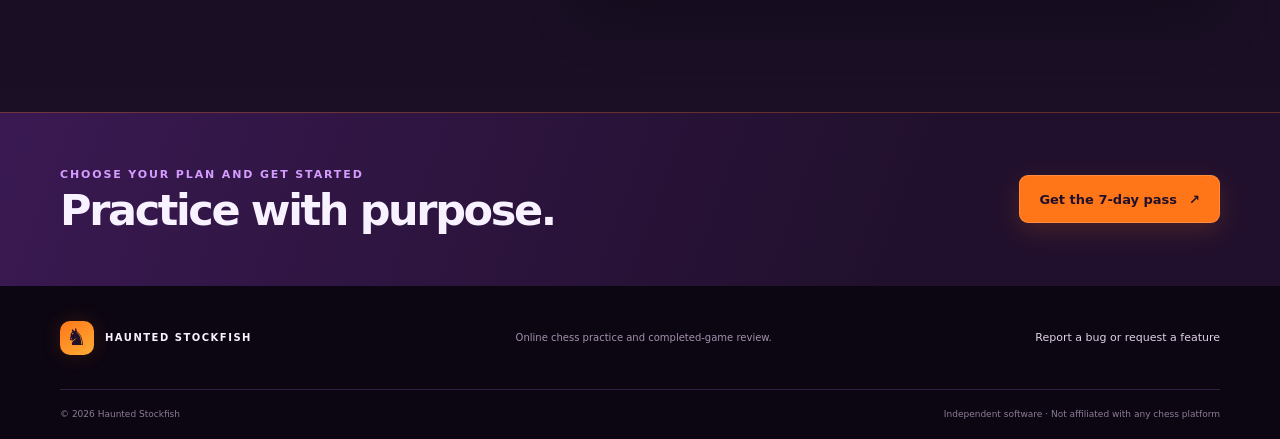
==== commit 8558a5f3: "Add files via upload" ====
--- a/index.html
+++ b/index.html
@@ -30,8 +30,9 @@
           <a href="#screenshots">Screenshots</a>
           <a href="#how-it-works">How it works</a>
           <a href="#pricing">Pricing</a>
+          <a href="#testimonials">Testimonials</a>
           <a href="#feedback">Feedback</a>
-          <a class="nav-cta" href="#pricing">Get the app <span aria-hidden="true">↗</span></a>
+          <a class="nav-cta" href="#pricing" data-download>Download for Windows <span aria-hidden="true">↓</span></a>
         </nav>
       </div>
     </header>
@@ -44,7 +45,7 @@
             <h1>Improve your online chess performance in all matches, whether against humans or computers.</h1>
           <p class="hero-lede">Optimize your practice sessions, analyze master games, and improve your endgame strategy. For competitive players, our tool also helps identify human opponents' patterns and weaknesses.</p>
             <div class="hero-actions">
-              <a class="button button-primary" href="#download">Get the 7-day pass <span aria-hidden="true">↗</span></a>
+              <a class="button button-primary" href="https://buy.stripe.com/test_aFa9AU9T2cSJ66SgPfcIE02" target="_blank">Get the 7-day pass <span aria-hidden="true">↗</span></a>
               <a class="button button-secondary" href="#how-it-works">See how it works</a>
             </div>
             <div class="hero-facts" aria-label="Product requirements">
@@ -57,8 +58,8 @@
 
           <figure class="product-screenshot">
             <div class="product-shot-frame">
-              <span class="shot-label"><i></i> REAL APP SCREENSHOT · V1.15</span>
-              <img src="assets/hs-main.png" alt="Actual Haunted Stockfish v1.15 app showing its haunted banner, assistant controls, and the Play tab." fetchpriority="high">
+              <span class="shot-label"><i></i> REAL APP SCREENSHOT · V9</span>
+              <img src="assets/haunted-stockfish-v9-main.png" alt="Actual Haunted Stockfish v9 app showing its haunted banner, assistant controls, and engine settings." fetchpriority="high">
             </div>
             <figcaption>Actual Windows app interface. Personal install details are omitted from the screenshots.</figcaption>
           </figure>
@@ -92,7 +93,7 @@
               <div class="feature-icon icon-voice" aria-hidden="true">♫</div>
               <p class="feature-kicker">Voice choices</p>
               <h3>Listen in your style</h3>
-              <p>Hear suggested moves and spoken callouts for checks, captures, castling, and checkmate. Adjust persona, speed, and volume; optional neural voices need an internet connection.</p>
+              <p>Hear suggested moves and spoken callouts for checks, captures, castling, and checkmate. Adjust persona, speed, and volume; optional neural voices need internet, while Piper voices work offline when installed.</p>
             </article>
             <article class="feature-card">
               <div class="feature-icon icon-settings" aria-hidden="true">⚙</div>
@@ -137,7 +138,6 @@
               <p>Use Learner, Showcase, or Lightweight presets, then tune hotkeys, opacity, compact view, and fullscreen cockpit to fit your setup.</p>
             </article>
           </div>
-          <p class="features-more">…and many more.</p>
         </div>
       </section>
 
@@ -175,26 +175,18 @@
             <h2>See the controls<br><em>before you buy.</em></h2>
             <p>See the real dashboard and settings, plus source-rendered previews of the Crystal Ball board and animated Haunted scene.</p>
           </div>
-          <div class="screenshot-gallery gallery-wide">
-            <figure class="gallery-card">
-              <div class="gallery-image"><a href="assets/hs-engine.png" target="_blank" rel="noopener" title="Open full size"><img src="assets/hs-engine.png" alt="Actual Engine tab showing thinking time, maximum depth, move-grading telemetry, voice callouts, and Elo and skill controls." loading="lazy"></a></div>
-              <figcaption><strong>Engine controls</strong><span>Set thinking time, max depth, Elo and skill; choose whether to grade opponent moves.</span></figcaption>
+          <div class="screenshot-gallery">
+            <figure class="gallery-card gallery-dashboard">
+              <div class="gallery-image"><img src="assets/haunted-stockfish-dashboard.png" alt="Actual Haunted Stockfish assistant dashboard with haunted banner, fear indicator, status, and quick controls." loading="lazy"></div>
+              <figcaption><strong>Assistant dashboard</strong><span>Status, fear meter, quick toggles, and opponent-move panel.</span></figcaption>
             </figure>
             <figure class="gallery-card">
-              <div class="gallery-image"><a href="assets/hs-board.png" target="_blank" rel="noopener" title="Open full size"><img src="assets/hs-board.png" alt="Actual Board tab showing how many moves to display, arrow or square style, and when they appear." loading="lazy"></a></div>
-              <figcaption><strong>On the board</strong><span>Show one to three moves as arrows or squares, instantly, delayed, or step by step.</span></figcaption>
+              <div class="gallery-image gallery-image-short"><img src="assets/haunted-stockfish-engine-controls.png" alt="Actual Engine tab showing thinking time, maximum depth, and move-grading telemetry controls." loading="lazy"></div>
+              <figcaption><strong>Engine controls</strong><span>Set thinking time and max depth; choose whether to grade opponent moves.</span></figcaption>
             </figure>
             <figure class="gallery-card">
-              <div class="gallery-image"><a href="assets/hs-orb.png" target="_blank" rel="noopener" title="Open full size"><img src="assets/hs-orb.png" alt="Actual Orb tab showing the Crystal Ball mini board, suggested-move toggle, loose-piece markers, and board colours." loading="lazy"></a></div>
-              <figcaption><strong>Crystal ball</strong><span>A mini board with an evaluation bar, loose-piece markers, and board colours.</span></figcaption>
-            </figure>
-            <figure class="gallery-card">
-              <div class="gallery-image"><a href="assets/hs-keys.png" target="_blank" rel="noopener" title="Open full size"><img src="assets/hs-keys.png" alt="Actual Keys tab listing every shortcut with its assigned key." loading="lazy"></a></div>
-              <figcaption><strong>Shortcuts</strong><span>Every action has a hotkey you can rebind, plus a built-in key tester.</span></figcaption>
-            </figure>
-            <figure class="gallery-card">
-              <div class="gallery-image"><a href="assets/hs-spooky.png" target="_blank" rel="noopener" title="Open full size"><img src="assets/hs-spooky.png" alt="Actual Spooky tab showing theme choice, haunted scene options, and window background particles." loading="lazy"></a></div>
-              <figcaption><strong>Spooky tab</strong><span>Pick a theme, tune the haunted scene, and add drifting particles or your own background picture.</span></figcaption>
+              <div class="gallery-image gallery-image-short"><img src="assets/haunted-stockfish-spirit-log.png" alt="Actual Spirit Log with keyboard status, Stockfish detection, Chrome status, and voice setup information." loading="lazy"></div>
+              <figcaption><strong>Spirit Log</strong><span>See connection status, hotkey feedback, and setup messages in one place.</span></figcaption>
             </figure>
           </div>
           <div class="board-showcase">
@@ -210,13 +202,13 @@
             </div>
             <figure class="board-preview-card">
               <div class="board-preview-frame">
-                <span class="shot-label"><i></i> BOARD RENDERING</span>
-                <img src="assets/haunted-stockfish-crystal-ball.png" alt="A large preview rendered from Haunted Stockfish's board drawing code, showing a chess position, three colored candidate arrows, and the evaluation bar." loading="lazy">
+                <span class="shot-label"><i></i> V9 BOARD RENDERING</span>
+                <img src="assets/haunted-stockfish-crystal-ball.png" alt="A large preview rendered from Haunted Stockfish v9's board drawing code, showing a chess position, three colored candidate arrows, and the evaluation bar." loading="lazy">
               </div>
-              <figcaption>Feature preview rendered from the assistant’s board drawing routine.</figcaption>
+              <figcaption>Feature preview rendered from the assistant’s v9 board drawing routine.</figcaption>
             </figure>
           </div>
-          <p class="screenshots-note">Interface screenshots supplied by the developer. The Haunted scene previews below are rendered from the app’s drawing code.</p>
+          <p class="screenshots-note">Interface screenshots supplied by the developer. The Haunted scene previews below are rendered from the app’s v9 drawing code.</p>
           <div class="scene-art-showcase">
             <div class="scene-art-copy">
               <p class="eyebrow">DRAWN INSIDE THE APP</p>
@@ -296,7 +288,7 @@
               <div class="plan-price"><span data-plan-price="week">$3</span><small> / <span data-plan-term="week">7 days</span></small></div>
               <p class="plan-billing" data-plan-billing="week">One-time payment · no renewal</p>
               <ul class="plan-includes"><li>Full app access</li><li>Online match practice</li><li>All current practice features</li></ul>
-              <a class="button button-secondary button-wide" href="#download">Get 7 days</a>
+              <a class="button button-secondary button-wide" href="https://buy.stripe.com/test_aFa9AU9T2cSJ66SgPfcIE02" target="_blank">Get 7 days</a>
             </article>
             <article class="plan-card plan-card-featured" data-plan-card="month">
               <span class="plan-badge">MOST POPULAR · SAVE 33%</span>
@@ -304,7 +296,7 @@
               <div class="plan-price"><span data-plan-price="month">$10</span><small> / <span data-plan-term="month">month</span></small></div>
               <p class="plan-billing" data-plan-billing="month">One-time payment · 1 month of access</p>
               <ul class="plan-includes"><li>Full app access</li><li>Online match practice</li><li>All current practice features</li></ul>
-              <a class="button button-primary button-wide" href="#download">Get one month</a>
+              <a class="button button-primary button-wide" href="https://buy.stripe.com/test_00w28sd5eg4V0My0QhcIE01" target="_blank">Get one month</a>
             </article>
             <article class="plan-card" data-plan-card="lifetime">
               <span class="plan-badge" style="background: var(--accent-secondary, #222); color: #fff;">BEST VALUE</span>
@@ -312,11 +304,11 @@
               <div class="plan-price"><span data-plan-price="lifetime">$20</span><small> / <span data-plan-term="lifetime">once</span></small></div>
               <p class="plan-billing" data-plan-billing="lifetime">One-time payment · lifetime access</p>
               <ul class="plan-includes"><li>Full app access</li><li>Online match practice</li><li>Future updates as offered</li></ul>
-              <a class="button button-secondary button-wide" href="#download">Get lifetime access</a>
+              <a class="button button-secondary button-wide" href="https://buy.stripe.com/test_bJe3cwfdm4mdeDoeH7cIE00" target="_blank">Get lifetime access</a>
             </article>
           </div>
           <p class="plans-value-note"><span aria-hidden="true">✦</span> Same feature set on every plan: candidate lines, voice feedback, engine controls, the Crystal Ball board, and PGN review.</p>
-          <p class="checkout-note plans-checkout-note" data-checkout-note>Download the app below, then press “Buy a license” inside it. Your key is made for your PC automatically.</p>
+          <p class="checkout-note plans-checkout-note" data-checkout-note>Add each plan’s hosted checkout URL in <code>site-config.js</code> before publishing.</p>
           <div class="use-notice">
             <p class="notice-title"><span aria-hidden="true">ⓘ</span> Intended-use & Liability notice</p>
             <p class="usage-notice">Our software is designed for educational purposes and personal skill improvement. While undetectable, all users are responsible for ensuring compliance with platform rules. Haunted Stockfish is not liable for penalties resulting from misuse of its features in competitive settings where external assistance is banned. If you choose to use this software against online human players, Haunted Stockfish is not responsible for any account bans or suspensions resulting from its use. <em>Need setup help? Our support team assists all customers with configuration within 24 hours.</em></p>
@@ -324,21 +316,17 @@
         </div>
       </section>
 
-      <section class="section download-section" id="download">
-        <div class="container how-grid">
-          <div class="section-heading how-heading">
-            <p class="eyebrow">Download the app</p>
-            <h2>Get the dashboard.<br><em>Then unlock it.</em></h2>
-            <p>The Haunted Stockfish dashboard is the Windows app that holds your license and opens the chess assistant. Install it first, then buy your key from inside the app so it is locked to your PC automatically.</p>
-            <div class="download-actions">
-              <a class="button button-primary" href="https://github.com/IJDAJDNs/haunted-stockfish-website/releases/latest/download/HauntedStockfish_Setup.exe">Download for Windows <span aria-hidden="true">↓</span></a>
-              <span class="download-meta">Windows 10 / 11 (64-bit)</span>
-            </div>
-          </div>
-          <div class="steps-list">
-            <article class="how-step"><span class="step-number">01</span><div><h3>Download and install</h3><p>Run the installer, then open the Haunted Stockfish dashboard. It starts locked and shows your PC's hardware ID.</p></div></article>
-            <article class="how-step"><span class="step-number">02</span><div><h3>Press “Buy a license”</h3><p>Pick 1 week, 1 month, or lifetime. The app opens secure checkout with your hardware ID filled in, so your key is made for your PC.</p></div></article>
-            <article class="how-step"><span class="step-number">03</span><div><h3>Paste your key and activate</h3><p>After payment you will see your key (it starts with HS-). Copy it, paste it into the dashboard, and press Activate to unlock the app.</p></div></article>
+      <section class="section testimonials-section" id="testimonials">
+        <div class="container">
+          <div class="section-heading">
+            <p class="eyebrow">Player feedback</p>
+            <h2>What players<br><em>are saying.</em></h2>
+          </div>
+          <div class="testimonials-grid" style="display: grid; gap: 1.5rem; max-width: 700px; margin: 0 auto;">
+            <article class="feature-card" style="padding: 2rem;">
+              <p style="font-size: 1.1rem; font-style: italic; margin-bottom: 1rem;">&ldquo;I used Haunted Stockfish to analyze my losses against GMs, it helped me adjust my openings and now I’m crushing online tournaments!&rdquo;</p>
+              <p class="feature-kicker" style="margin: 0;">(Name withheld)</p>
+            </article>
           </div>
         </div>
       </section>
@@ -378,7 +366,7 @@
                 </select>
               </label>
               <label>App version <span>(optional)</span>
-                <input name="version" type="text" placeholder="For example, v1.15">
+                <input name="version" type="text" placeholder="For example, v9">
               </label>
             </div>
             <label>Short title
@@ -399,7 +387,7 @@
       <section class="closing-cta">
         <div class="container closing-inner">
           <div><p class="eyebrow">Choose your plan and get started</p><h2>Practice with purpose.</h2></div>
-          <a class="button button-primary" href="#download">Get the 7-day pass <span aria-hidden="true">↗</span></a>
+          <a class="button button-primary" href="https://buy.stripe.com/test_aFa9AU9T2cSJ66SgPfcIE02" target="_blank">Get the 7-day pass <span aria-hidden="true">↗</span></a>
         </div>
       </section>
     </main>
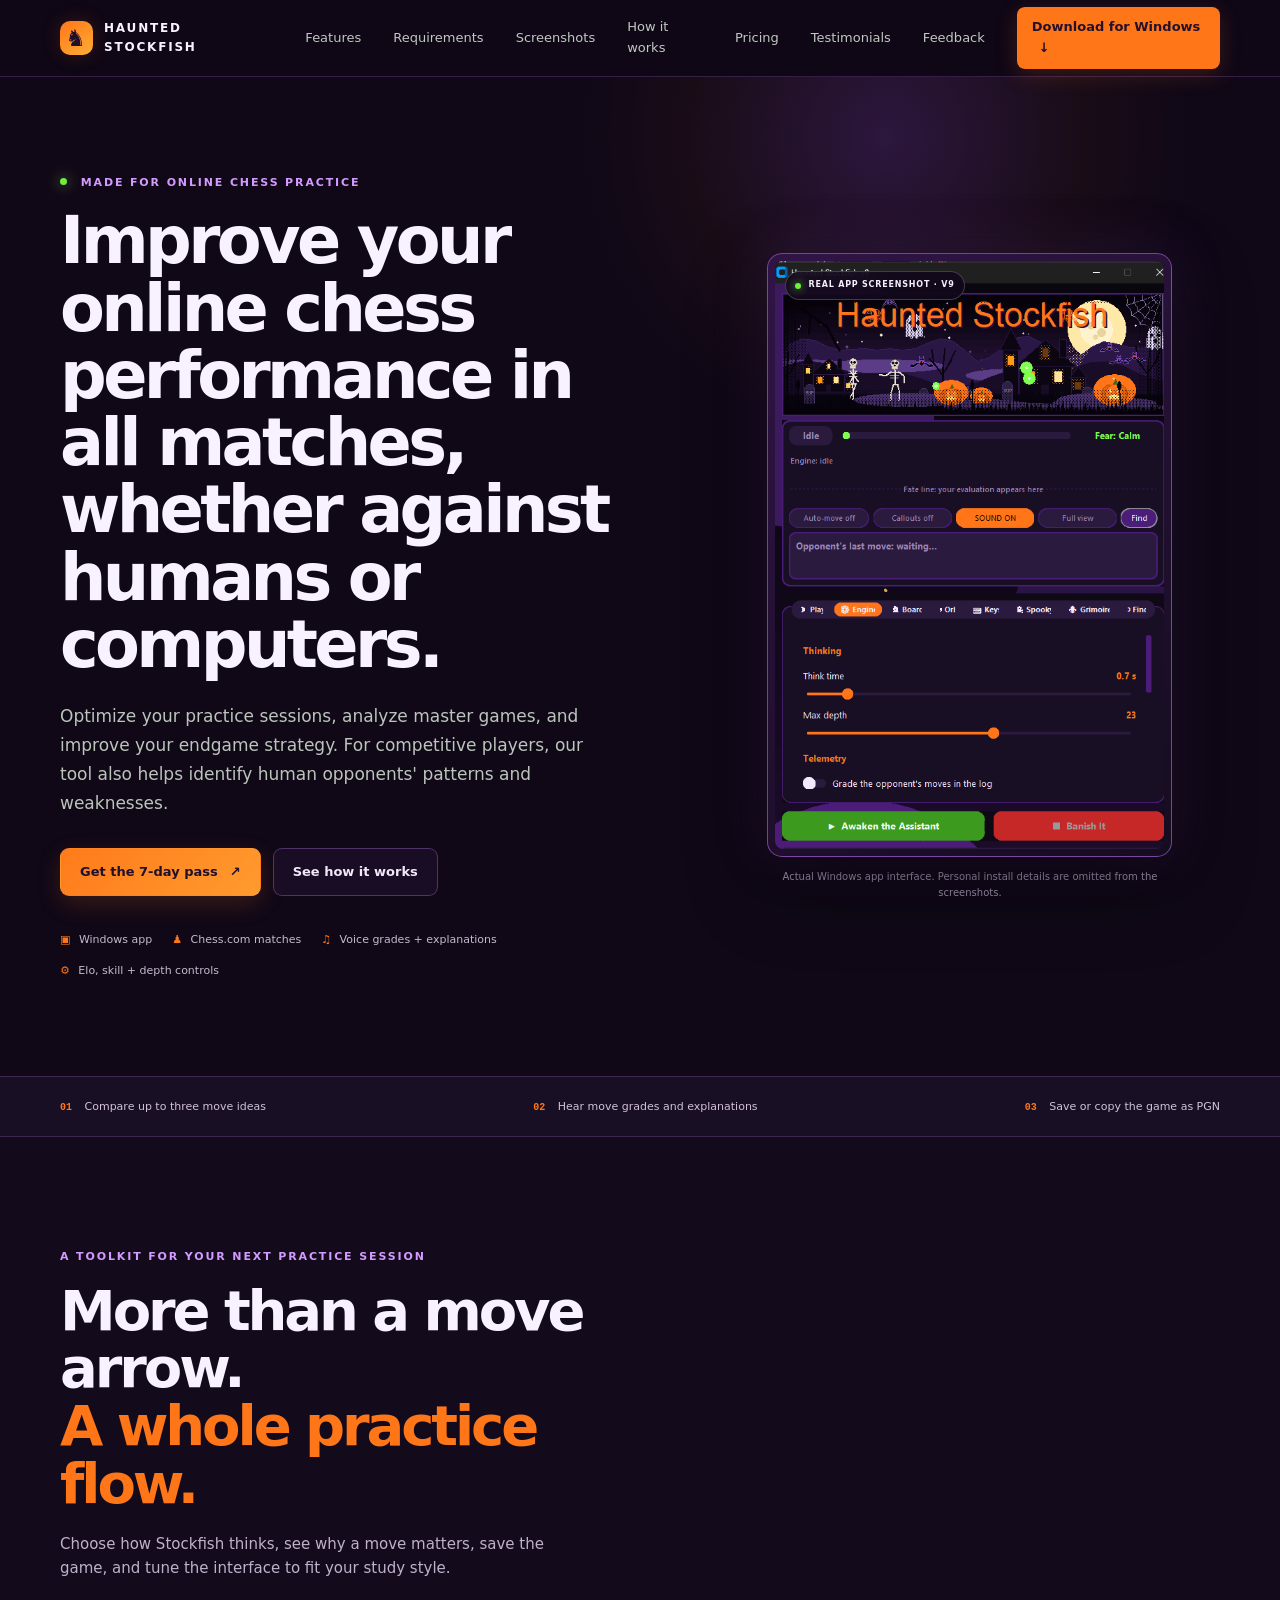
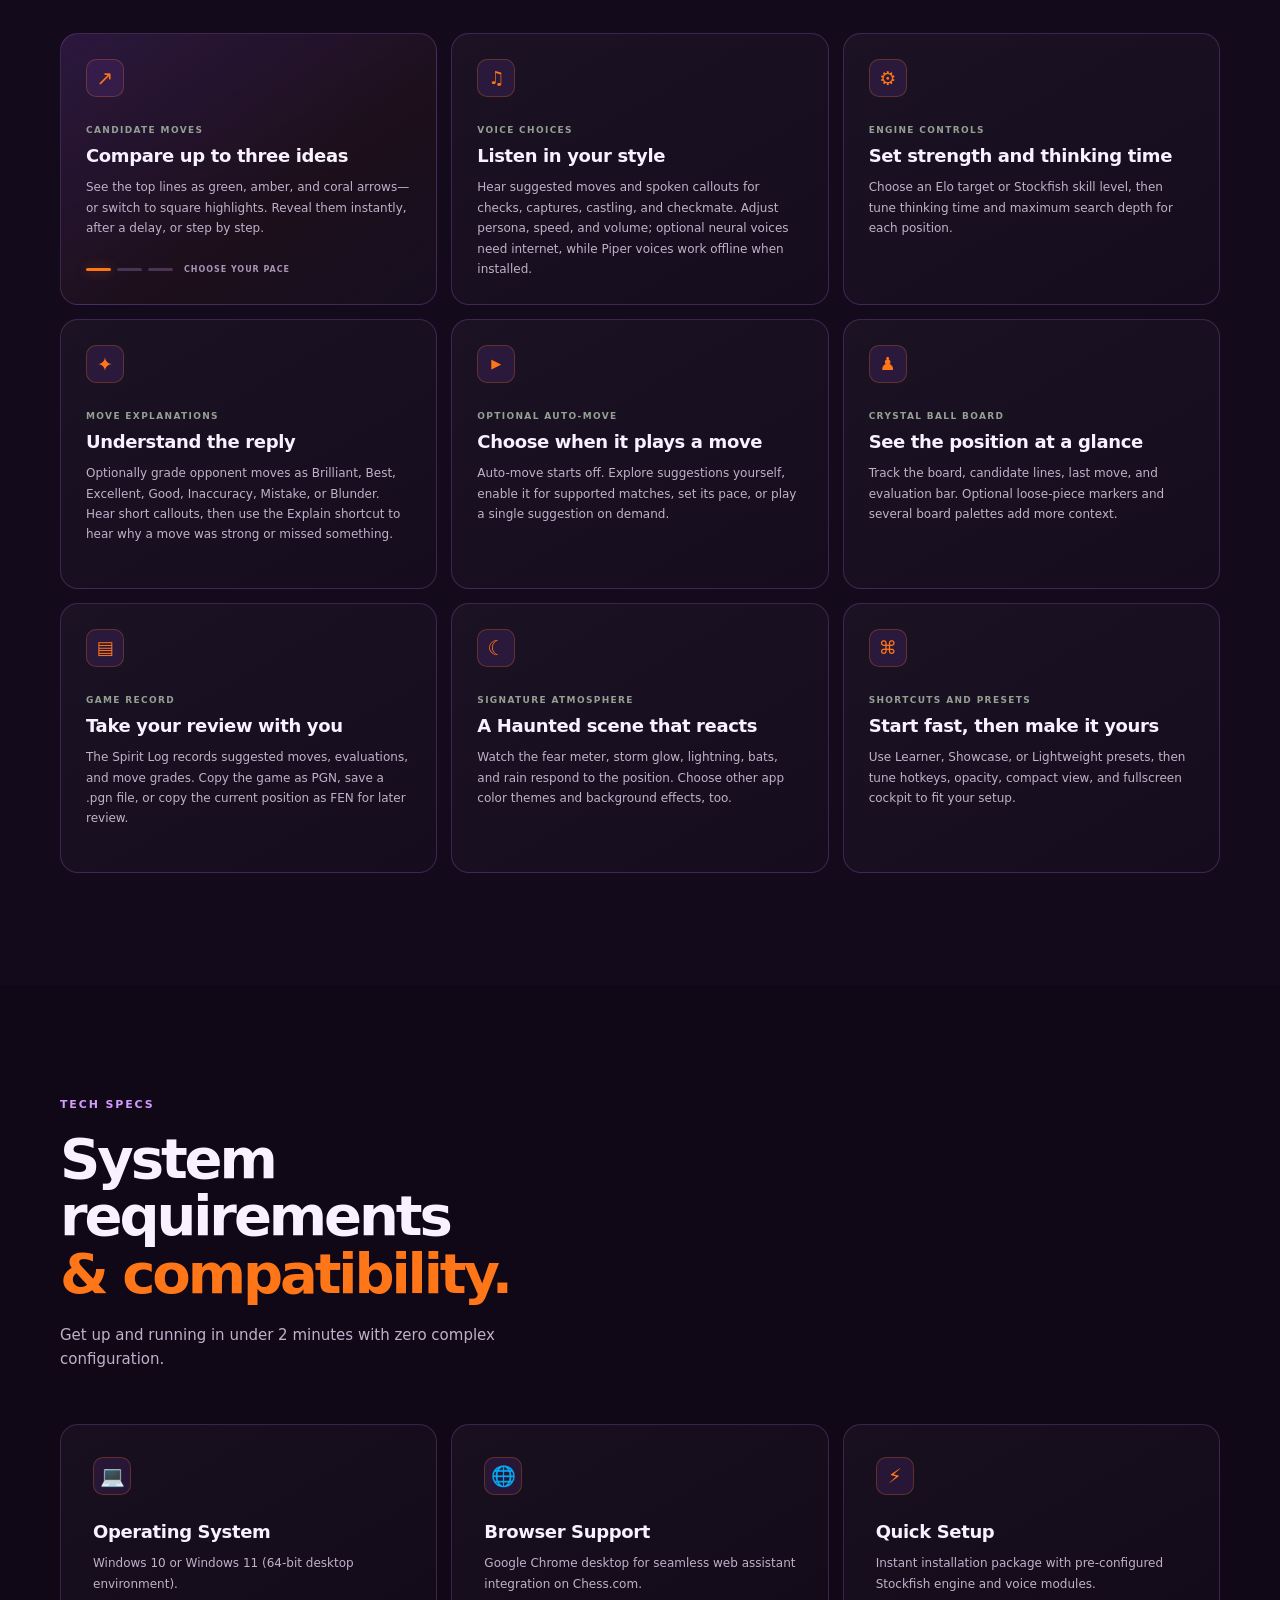
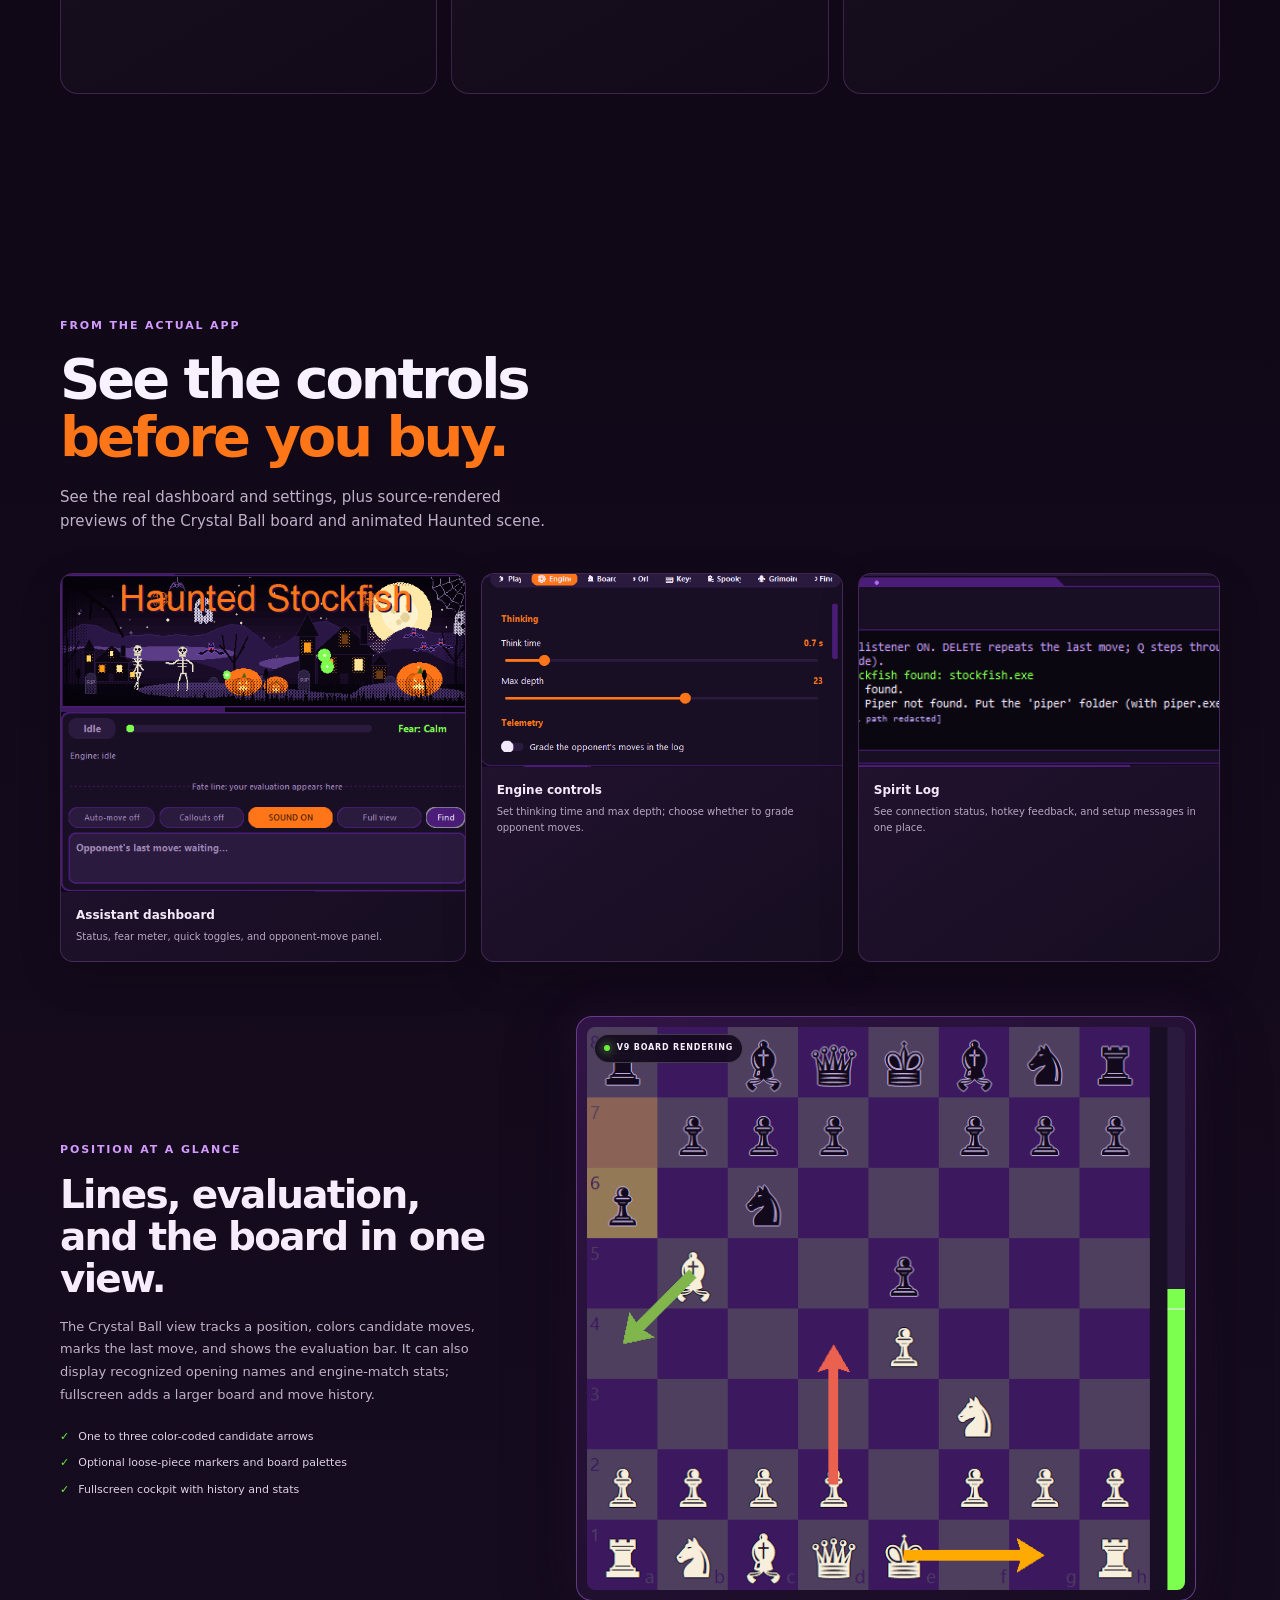
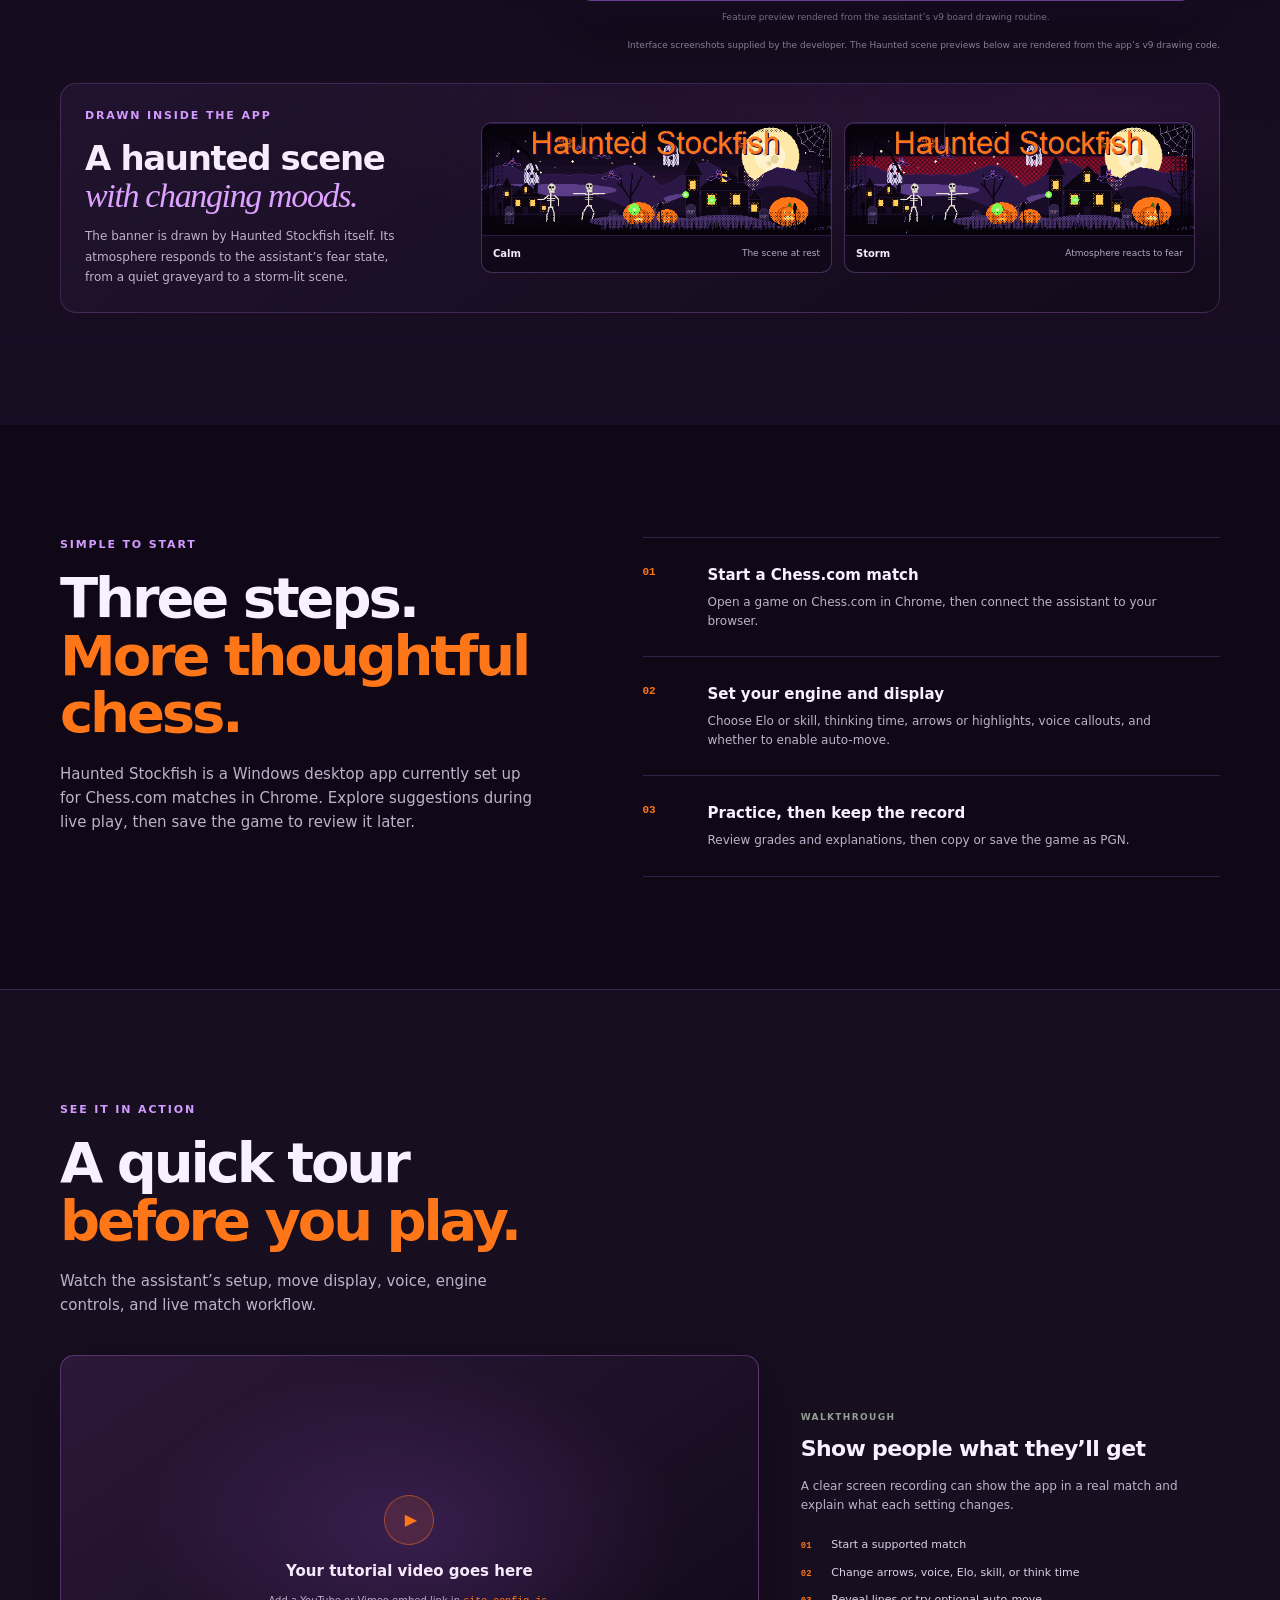
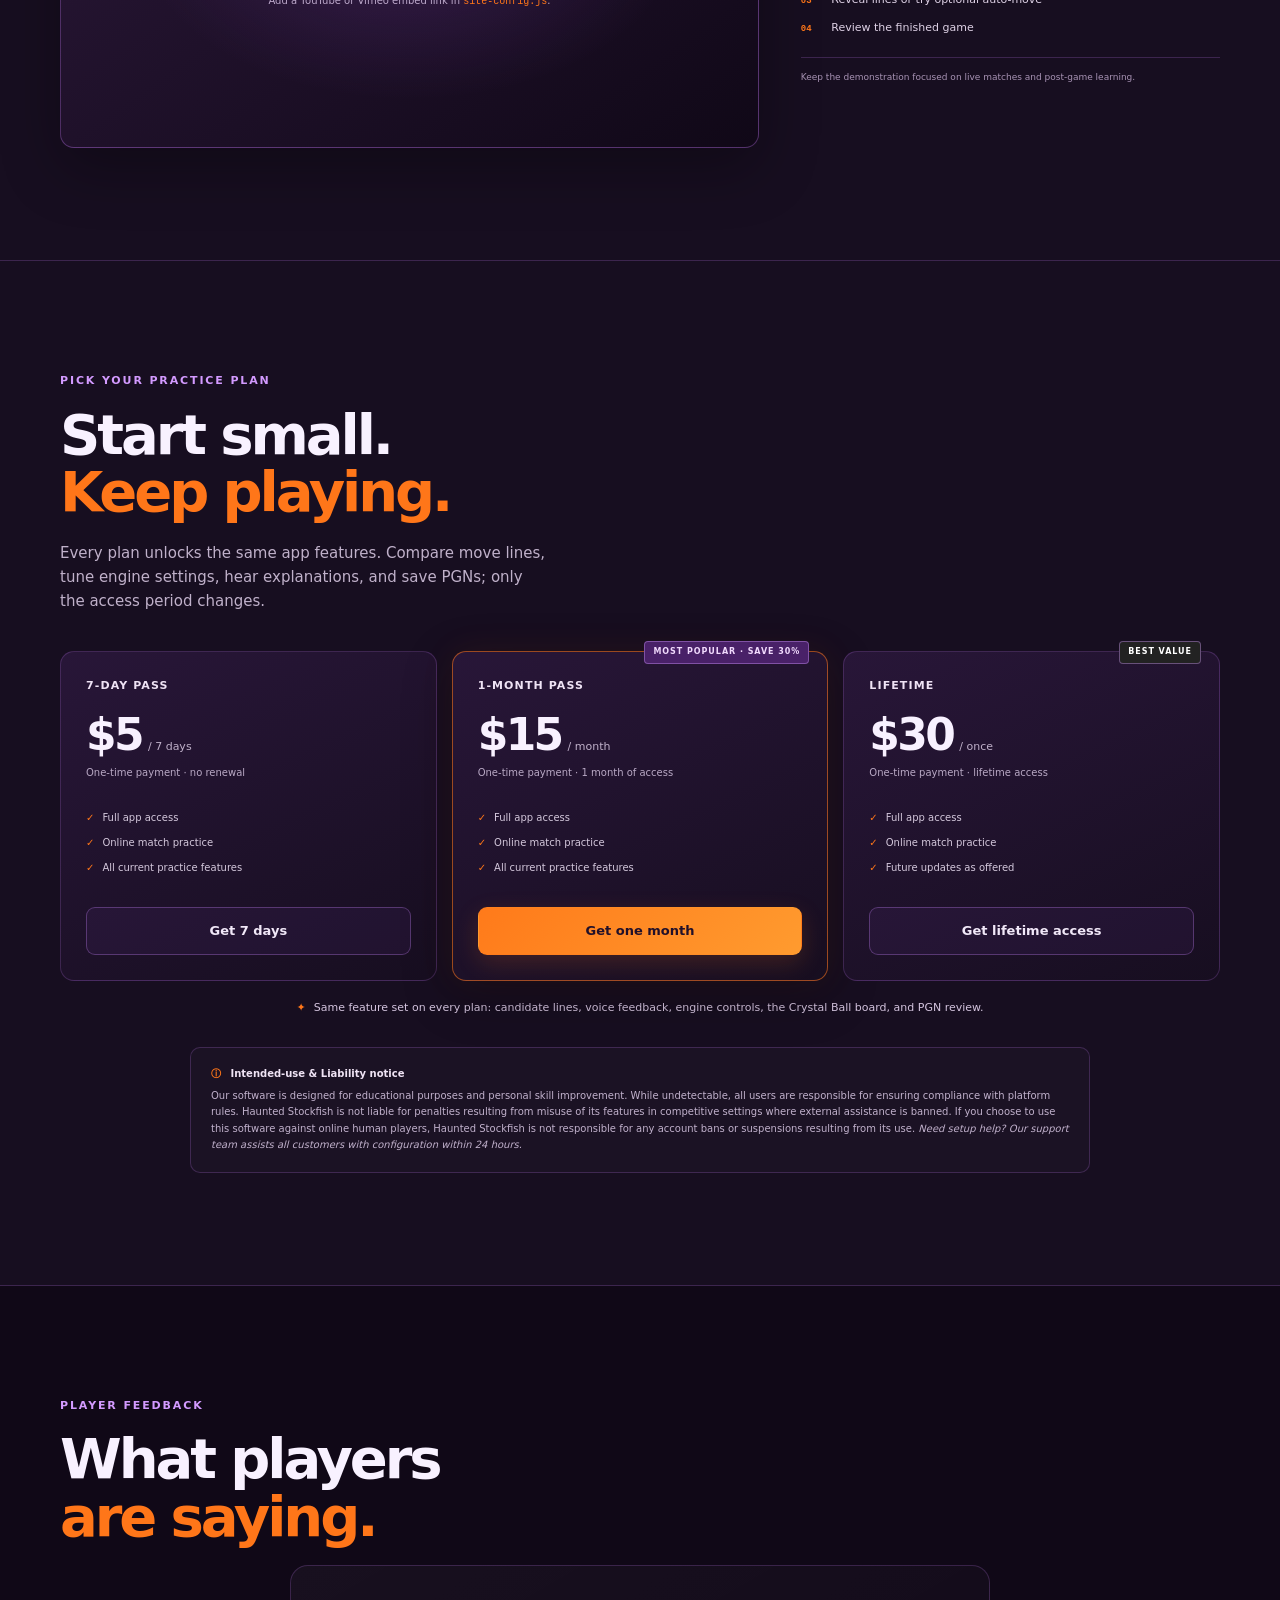
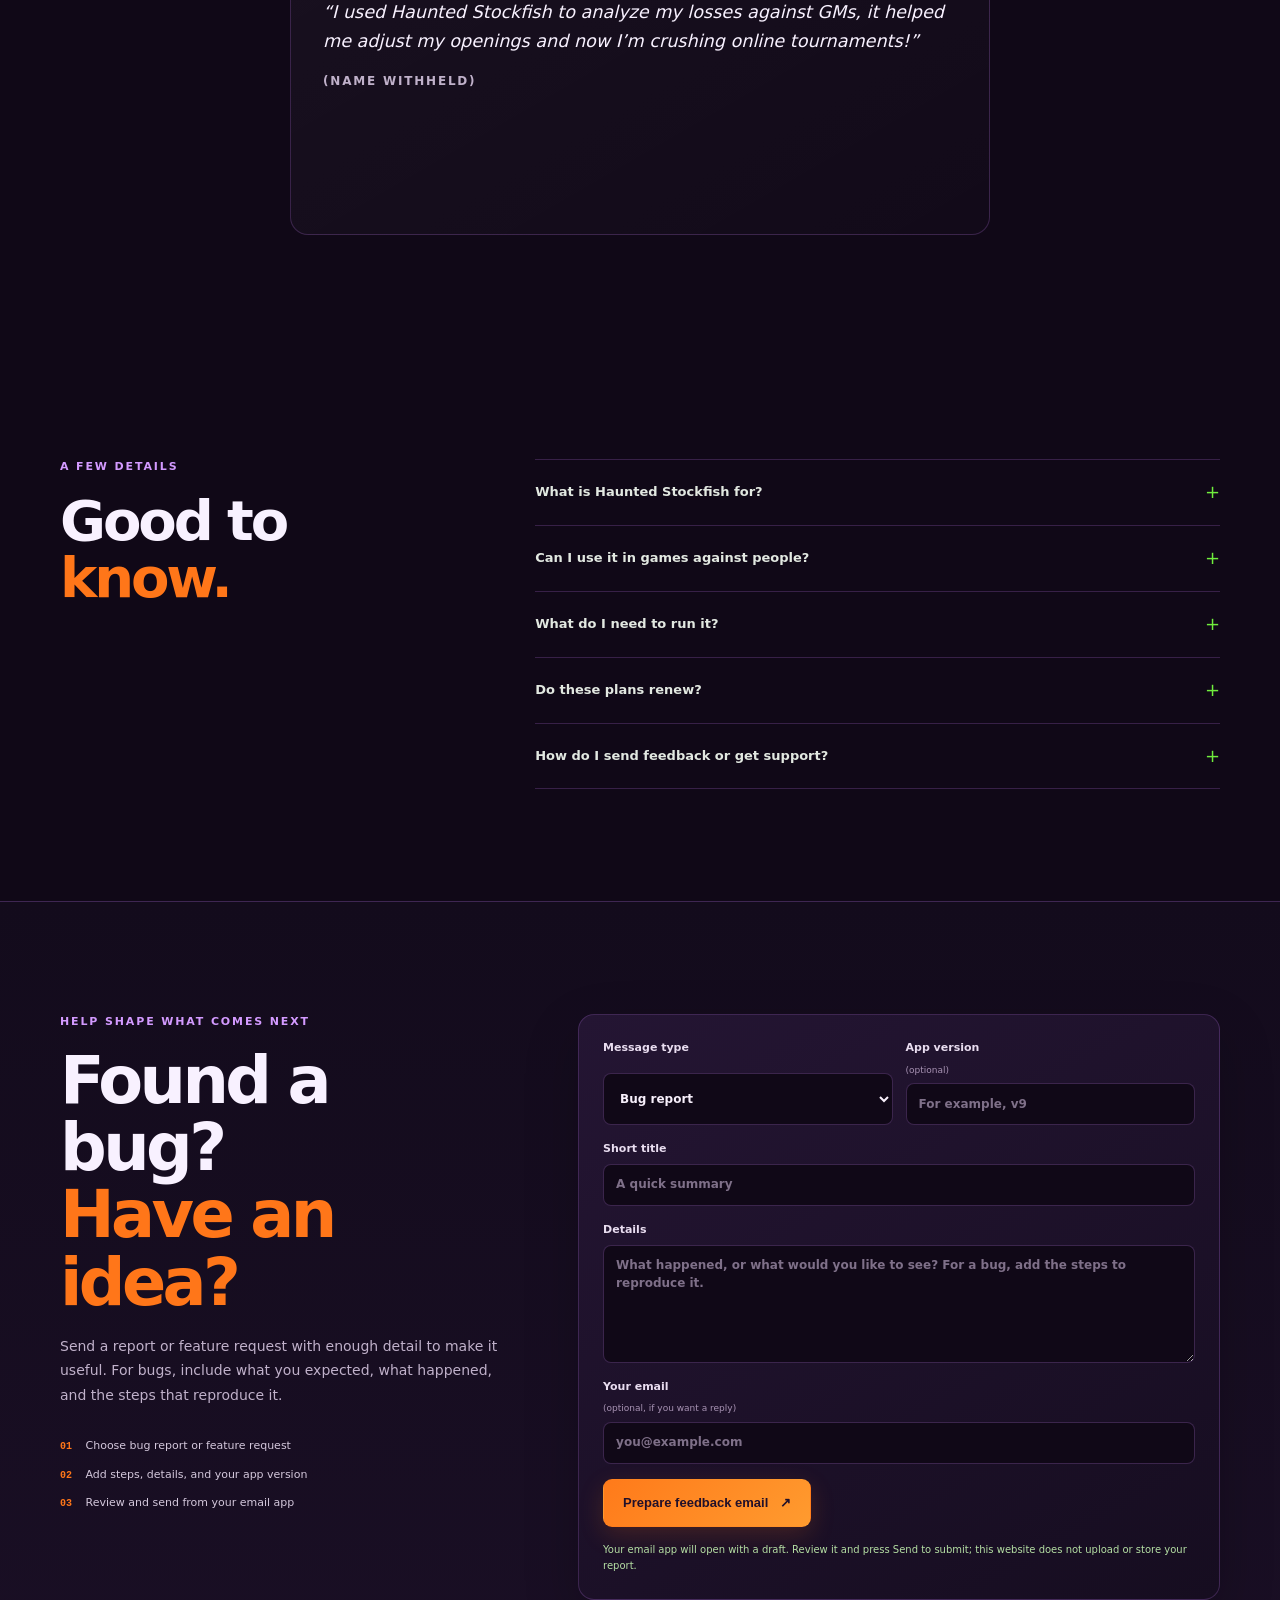
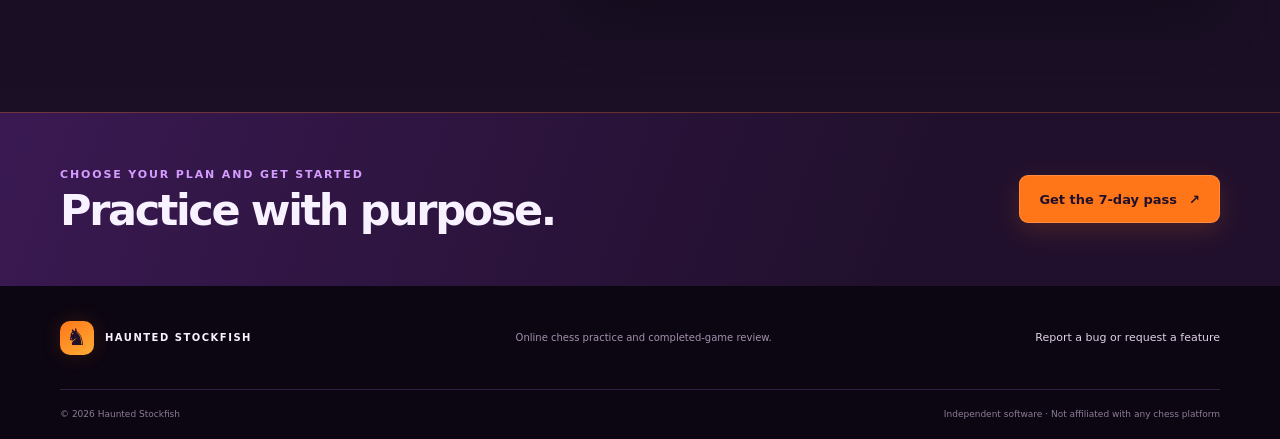
==== commit 7890268f: "Add files via upload" ====
--- a/index.html
+++ b/index.html
@@ -45,7 +45,7 @@
             <h1>Improve your online chess performance in all matches, whether against humans or computers.</h1>
           <p class="hero-lede">Optimize your practice sessions, analyze master games, and improve your endgame strategy. For competitive players, our tool also helps identify human opponents' patterns and weaknesses.</p>
             <div class="hero-actions">
-              <a class="button button-primary" href="https://buy.stripe.com/test_aFa9AU9T2cSJ66SgPfcIE02" target="_blank">Get the 7-day pass <span aria-hidden="true">↗</span></a>
+              <a class="button button-primary" href="https://buy.stripe.com/9B6fZi0ic1tA2uy5Oo3Ru01" target="_blank">Get the 7-day pass <span aria-hidden="true">↗</span></a>
               <a class="button button-secondary" href="#how-it-works">See how it works</a>
             </div>
             <div class="hero-facts" aria-label="Product requirements">
@@ -285,26 +285,26 @@
           <div class="plans-grid">
             <article class="plan-card" data-plan-card="week">
               <p class="plan-name" data-plan-name="week">7-Day Pass</p>
-              <div class="plan-price"><span data-plan-price="week">$3</span><small> / <span data-plan-term="week">7 days</span></small></div>
+              <div class="plan-price"><span data-plan-price="week">$5</span><small> / <span data-plan-term="week">7 days</span></small></div>
               <p class="plan-billing" data-plan-billing="week">One-time payment · no renewal</p>
               <ul class="plan-includes"><li>Full app access</li><li>Online match practice</li><li>All current practice features</li></ul>
-              <a class="button button-secondary button-wide" href="https://buy.stripe.com/test_aFa9AU9T2cSJ66SgPfcIE02" target="_blank">Get 7 days</a>
+              <a class="button button-secondary button-wide" href="https://buy.stripe.com/9B6fZi0ic1tA2uy5Oo3Ru01" target="_blank">Get 7 days</a>
             </article>
             <article class="plan-card plan-card-featured" data-plan-card="month">
-              <span class="plan-badge">MOST POPULAR · SAVE 33%</span>
+              <span class="plan-badge">MOST POPULAR · SAVE 30%</span>
               <p class="plan-name" data-plan-name="month">1-Month Pass</p>
-              <div class="plan-price"><span data-plan-price="month">$10</span><small> / <span data-plan-term="month">month</span></small></div>
+              <div class="plan-price"><span data-plan-price="month">$15</span><small> / <span data-plan-term="month">month</span></small></div>
               <p class="plan-billing" data-plan-billing="month">One-time payment · 1 month of access</p>
               <ul class="plan-includes"><li>Full app access</li><li>Online match practice</li><li>All current practice features</li></ul>
-              <a class="button button-primary button-wide" href="https://buy.stripe.com/test_00w28sd5eg4V0My0QhcIE01" target="_blank">Get one month</a>
+              <a class="button button-primary button-wide" href="https://buy.stripe.com/eVqcN62qk6NU4CGgt23Ru02" target="_blank">Get one month</a>
             </article>
             <article class="plan-card" data-plan-card="lifetime">
               <span class="plan-badge" style="background: var(--accent-secondary, #222); color: #fff;">BEST VALUE</span>
               <p class="plan-name" data-plan-name="lifetime">Lifetime</p>
-              <div class="plan-price"><span data-plan-price="lifetime">$20</span><small> / <span data-plan-term="lifetime">once</span></small></div>
+              <div class="plan-price"><span data-plan-price="lifetime">$30</span><small> / <span data-plan-term="lifetime">once</span></small></div>
               <p class="plan-billing" data-plan-billing="lifetime">One-time payment · lifetime access</p>
               <ul class="plan-includes"><li>Full app access</li><li>Online match practice</li><li>Future updates as offered</li></ul>
-              <a class="button button-secondary button-wide" href="https://buy.stripe.com/test_bJe3cwfdm4mdeDoeH7cIE00" target="_blank">Get lifetime access</a>
+              <a class="button button-secondary button-wide" href="https://buy.stripe.com/9B6bJ2aWQ8W22uy6Ss3Ru00" target="_blank">Get lifetime access</a>
             </article>
           </div>
           <p class="plans-value-note"><span aria-hidden="true">✦</span> Same feature set on every plan: candidate lines, voice feedback, engine controls, the Crystal Ball board, and PGN review.</p>
@@ -387,7 +387,7 @@
       <section class="closing-cta">
         <div class="container closing-inner">
           <div><p class="eyebrow">Choose your plan and get started</p><h2>Practice with purpose.</h2></div>
-          <a class="button button-primary" href="https://buy.stripe.com/test_aFa9AU9T2cSJ66SgPfcIE02" target="_blank">Get the 7-day pass <span aria-hidden="true">↗</span></a>
+          <a class="button button-primary" href="https://buy.stripe.com/9B6fZi0ic1tA2uy5Oo3Ru01" target="_blank">Get the 7-day pass <span aria-hidden="true">↗</span></a>
         </div>
       </section>
     </main>
